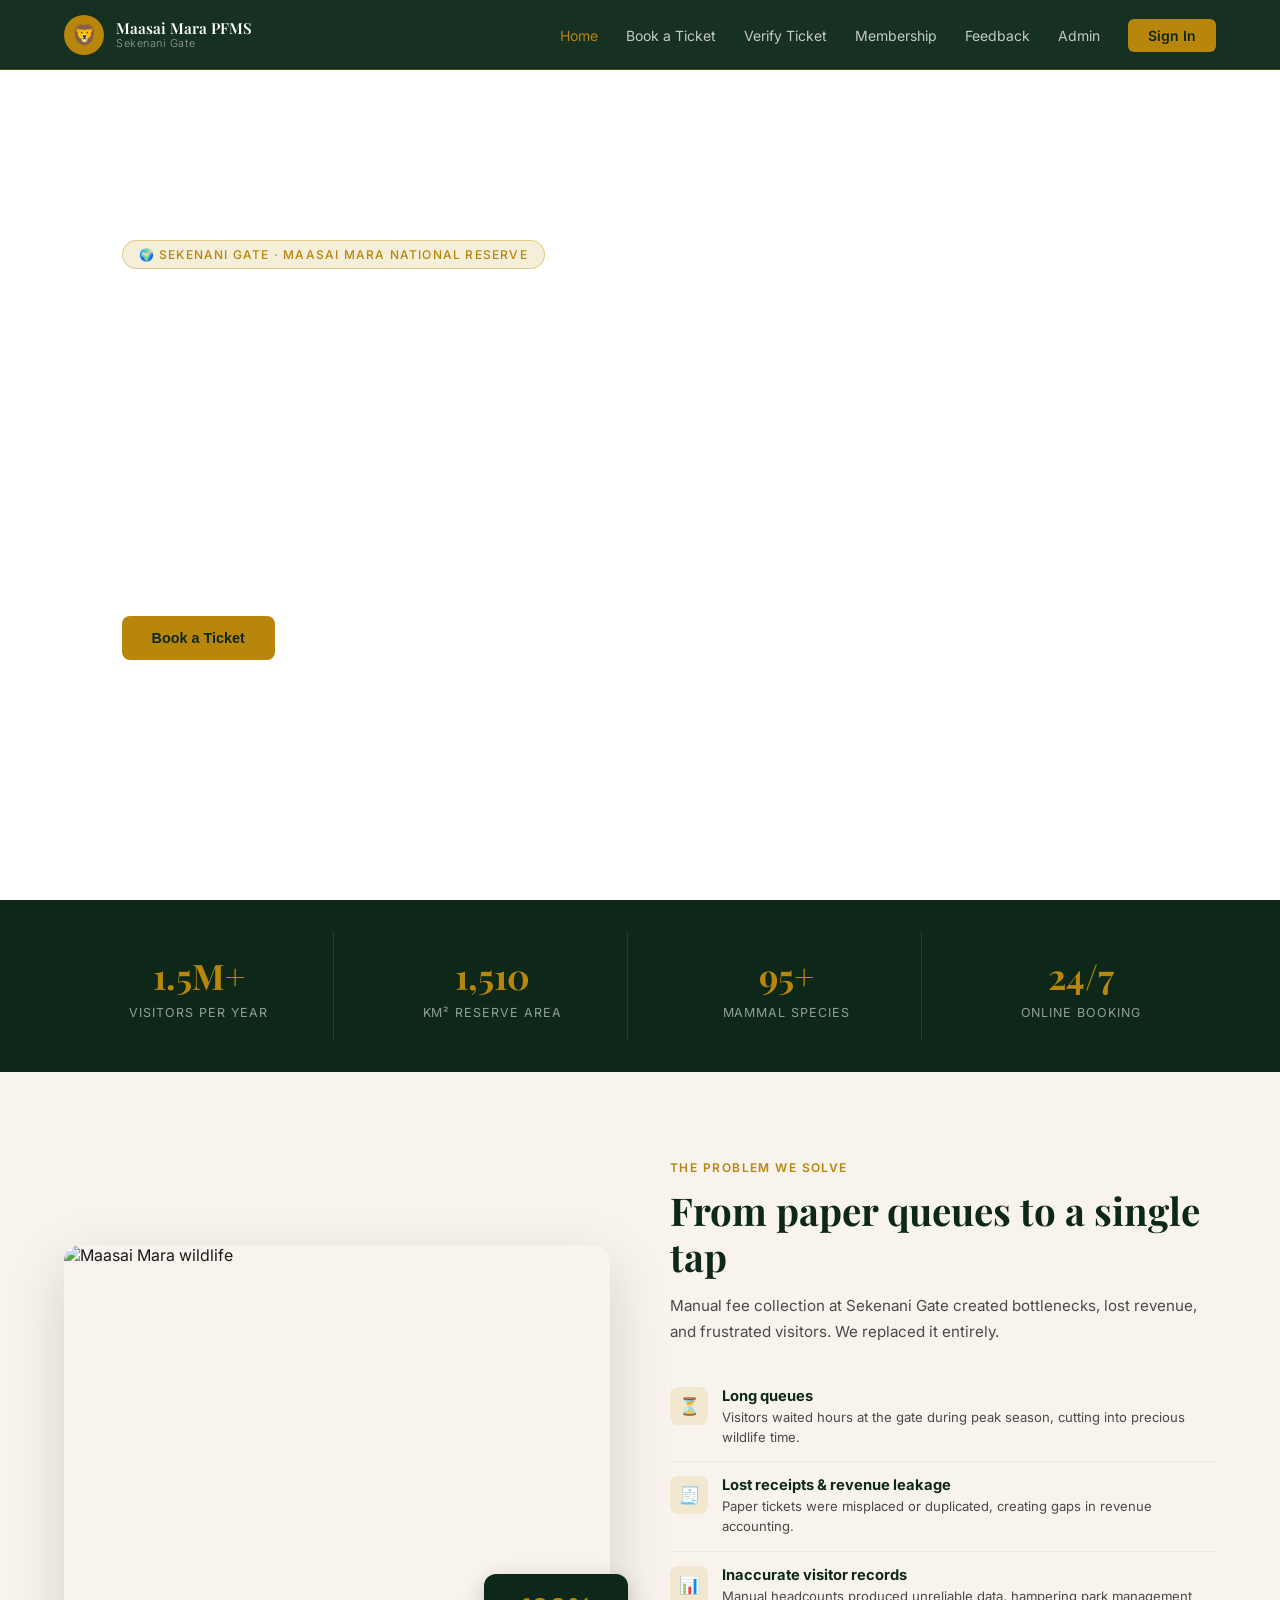
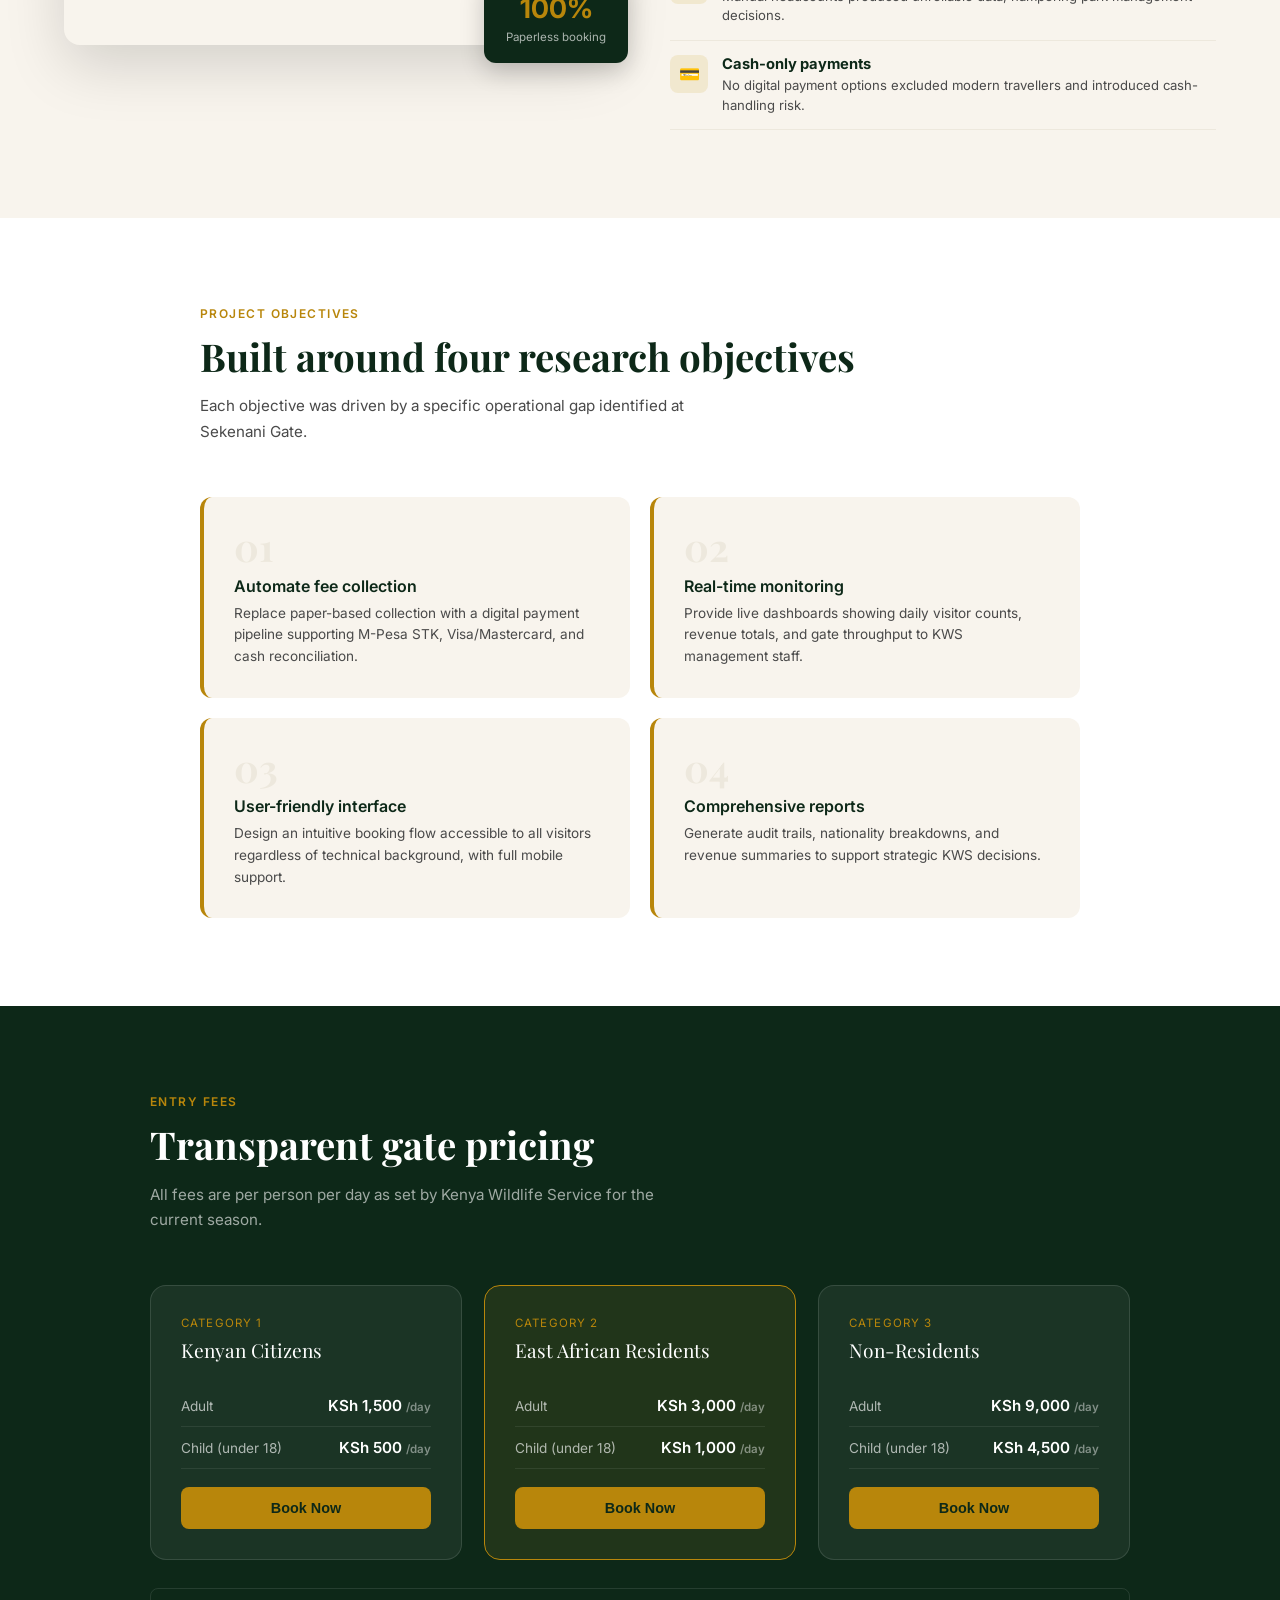
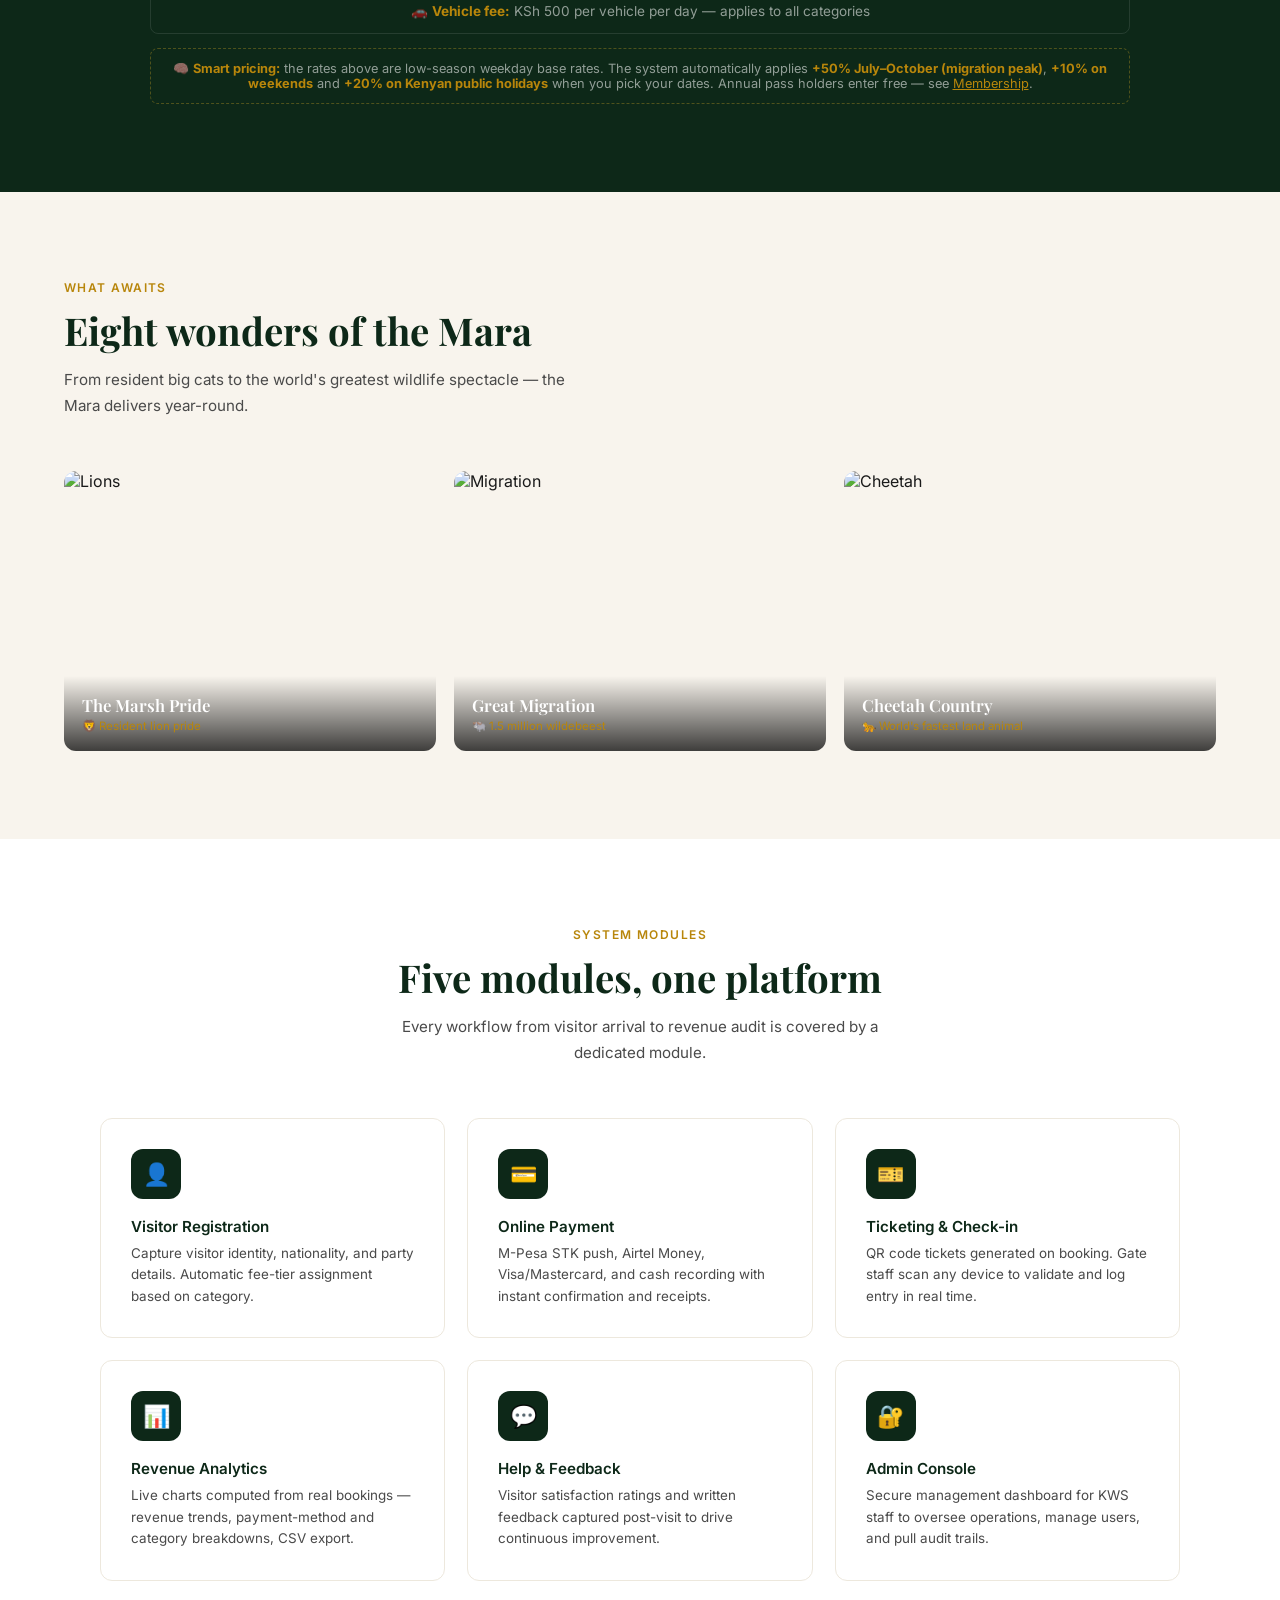
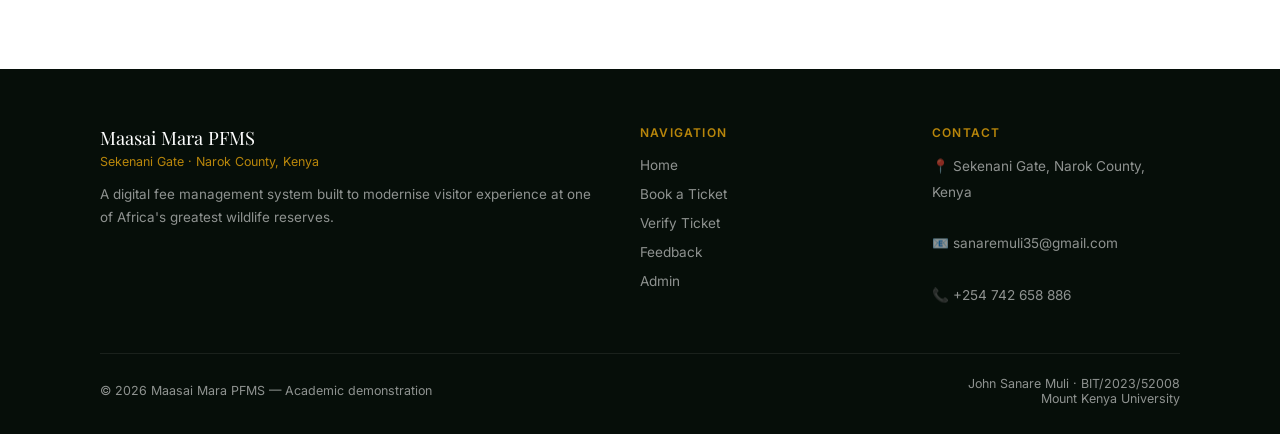
==== index.html @ 4a68a8f5 "Rename index_5 (2).html to indexaRename index_5 (2).html to index.html so GitHub Pages serves the ap" ====
<!DOCTYPE html>
<html lang="en">
<head>
<meta charset="UTF-8">
<meta name="viewport" content="width=device-width, initial-scale=1.0">
<title>Park Fee Management System </title>
<link href="https://fonts.googleapis.com/css2?family=Playfair+Display:wght@400;600;700&family=Inter:wght@300;400;500;600&display=swap" rel="stylesheet">
<style>
*,*::before,*::after{margin:0;padding:0;box-sizing:border-box}
:root{
  --gd:#0d2818;--gp:#1a4a28;--gl:#2d6e42;
  --gold:#b8860b;--gold-l:#e8c547;
  --cream:#f8f4ed;--cream-d:#ede8dd;
  --td:#1a1a1a;--tm:#4a4a4a;--white:#fff
}
html{scroll-behavior:smooth}
body{font-family:'Inter',sans-serif;color:var(--td);background:var(--white);overflow-x:hidden}
.page{display:none;min-height:100vh}
.page.active{display:block}

/* NAV */
nav{position:fixed;top:0;left:0;right:0;z-index:1000;background:rgba(13,40,24,.96);backdrop-filter:blur(10px);padding:0 5%;display:flex;align-items:center;justify-content:space-between;height:70px;border-bottom:1px solid rgba(201,162,39,.25)}
.nav-logo{display:flex;align-items:center;gap:12px;text-decoration:none;cursor:pointer}
.nav-logo-icon{width:40px;height:40px;background:var(--gold);border-radius:50%;display:flex;align-items:center;justify-content:center;font-size:20px}
.nav-logo-text{color:var(--white);font-family:'Playfair Display',serif;font-size:.95rem;font-weight:600;line-height:1.2}
.nav-logo-text span{display:block;font-size:.68rem;font-family:'Inter',sans-serif;font-weight:300;color:rgba(255,255,255,.55);letter-spacing:.05em}
.nav-links{display:flex;align-items:center;gap:28px;list-style:none}
.nav-links a{color:rgba(255,255,255,.75);text-decoration:none;font-size:.875rem;cursor:pointer;transition:color .2s}
.nav-links a:hover,.nav-links a.active{color:var(--gold)}
.btn-nav{background:var(--gold);color:var(--gd)!important;padding:8px 20px;border-radius:6px;font-weight:600!important;transition:background .2s!important}
.btn-nav:hover{background:var(--gold-l)!important}
.hamburger{display:none;flex-direction:column;gap:5px;cursor:pointer;padding:4px}
.hamburger span{display:block;width:24px;height:2px;background:var(--white);border-radius:2px}

/* HERO */
.hero{position:relative;height:100vh;min-height:600px;display:flex;align-items:center;overflow:hidden}
.hero-bg{position:absolute;inset:0;background:url('https://images.unsplash.com/photo-1547471080-7cc2caa01a7e?w=1920&q=80') center/cover no-repeat;filter:brightness(.42)}
.hero-content{position:relative;z-index:1;padding:0 5%;max-width:700px}
.hero-badge{display:inline-block;background:rgba(201,162,39,.18);border:1px solid rgba(201,162,39,.45);color:var(--gold);padding:6px 16px;border-radius:20px;font-size:.75rem;font-weight:500;letter-spacing:.1em;text-transform:uppercase;margin-bottom:24px}
.hero h1{font-family:'Playfair Display',serif;font-size:clamp(2.4rem,5vw,3.8rem);color:var(--white);line-height:1.15;margin-bottom:20px;font-weight:700}
.hero p{color:rgba(255,255,255,.8);font-size:1.05rem;line-height:1.7;margin-bottom:36px}
.hero-btns{display:flex;gap:16px;flex-wrap:wrap}
.btn-primary{background:var(--gold);color:var(--gd);padding:13px 30px;border-radius:8px;font-weight:600;font-size:.9rem;text-decoration:none;border:none;cursor:pointer;transition:all .2s;display:inline-block}
.btn-primary:hover{background:var(--gold-l);transform:translateY(-2px)}
.btn-outline{background:transparent;color:var(--white);padding:13px 30px;border-radius:8px;font-size:.9rem;border:1px solid rgba(255,255,255,.4);cursor:pointer;transition:all .2s}
.btn-outline:hover{border-color:var(--white);background:rgba(255,255,255,.08)}
.hero-scroll{position:absolute;bottom:28px;left:50%;transform:translateX(-50%);color:rgba(255,255,255,.45);font-size:.7rem;text-align:center;letter-spacing:.1em}
.scroll-arr{width:20px;height:20px;margin:8px auto 0;border-right:2px solid rgba(255,255,255,.35);border-bottom:2px solid rgba(255,255,255,.35);transform:rotate(45deg);animation:bonce 1.5s infinite}
@keyframes bonce{0%,100%{transform:rotate(45deg) translateY(0)}50%{transform:rotate(45deg) translateY(6px)}}

/* STATS */
.stats-bar{background:var(--gd);padding:32px 5%}
.stats-grid{display:grid;grid-template-columns:repeat(4,1fr);gap:24px;max-width:1200px;margin:0 auto}
.stat-item{text-align:center;padding:20px;border-right:1px solid rgba(255,255,255,.1)}
.stat-item:last-child{border-right:none}
.stat-num{font-family:'Playfair Display',serif;font-size:2.2rem;font-weight:700;color:var(--gold);display:block}
.stat-lbl{font-size:.78rem;color:rgba(255,255,255,.55);text-transform:uppercase;letter-spacing:.08em;margin-top:6px}

/* SECTIONS */
section{padding:88px 5%}
.sec-tag{font-size:.75rem;font-weight:600;text-transform:uppercase;letter-spacing:.12em;color:var(--gold);margin-bottom:12px}
.sec-title{font-family:'Playfair Display',serif;font-size:clamp(1.8rem,3vw,2.5rem);font-weight:700;color:var(--gd);margin-bottom:14px;line-height:1.2}
.sec-sub{color:var(--tm);font-size:.95rem;line-height:1.7;max-width:540px}
.sec-hdr{margin-bottom:52px}

/* PROBLEM */
.problem-section{background:var(--cream)}
.problem-grid{display:grid;grid-template-columns:1fr 1fr;gap:60px;align-items:center;max-width:1200px;margin:0 auto}
.prob-img-wrap{position:relative}
.prob-img{width:100%;border-radius:16px;overflow:hidden;box-shadow:0 20px 60px rgba(0,0,0,.15)}
.prob-img img{width:100%;height:400px;object-fit:cover;display:block}
.prob-badge{position:absolute;bottom:-18px;right:-18px;background:var(--gd);color:#ffffff;padding:18px 22px;border-radius:12px;box-shadow:0 8px 24px rgba(0,0,0,.2);text-align:center}
.prob-badge .big{font-size:1.7rem;font-weight:700;color:var(--gold);display:block}
.prob-badge .sm{font-size:.72rem;color:rgba(255,255,255,.65)}
.pain-list{list-style:none;margin-top:28px}
.pain-list li{display:flex;align-items:flex-start;gap:14px;padding:14px 0;border-bottom:1px solid var(--cream-d)}
.pain-icon{width:38px;height:38px;background:rgba(201,162,39,.15);border-radius:8px;display:flex;align-items:center;justify-content:center;font-size:17px;flex-shrink:0}
.pain-text strong{display:block;font-size:.92rem;color:var(--gd);margin-bottom:3px}
.pain-text p{font-size:.82rem;color:var(--tm);line-height:1.5}

/* OBJECTIVES */
.obj-grid{display:grid;grid-template-columns:repeat(2,1fr);gap:20px;max-width:880px;margin:0 auto}
.obj-card{background:var(--cream);border-radius:12px;padding:30px;border-left:4px solid var(--gold);transition:transform .2s}
.obj-card:hover{transform:translateY(-4px)}
.obj-num{font-size:2.4rem;font-weight:700;color:var(--cream-d);font-family:'Playfair Display',serif;line-height:1;margin-bottom:10px}
.obj-ttl{font-size:1rem;font-weight:600;color:var(--gd);margin-bottom:7px}
.obj-desc{font-size:.85rem;color:var(--tm);line-height:1.6}

/* PRICING */
.pricing-section{background:var(--gd)}
.pricing-section .sec-title{color:var(--white)}
.pricing-section .sec-sub{color:rgba(255,255,255,.6)}
.pricing-grid{display:grid;grid-template-columns:repeat(3,1fr);gap:22px;max-width:980px;margin:0 auto 28px}
.p-card{background:rgba(255,255,255,.06);border:1px solid rgba(255,255,255,.12);border-radius:16px;padding:30px;transition:all .2s}
.p-card.featured{background:rgba(201,162,39,.1);border-color:var(--gold)}
.p-card:hover{background:rgba(255,255,255,.1);transform:translateY(-4px)}
.p-cat{font-size:.72rem;text-transform:uppercase;letter-spacing:.1em;color:var(--gold);margin-bottom:7px}
.p-ttl{font-family:'Playfair Display',serif;font-size:1.2rem;color:var(--white);margin-bottom:22px}
.p-row{display:flex;justify-content:space-between;align-items:center;padding:11px 0;border-bottom:1px solid rgba(255,255,255,.08)}
.p-row:last-of-type{border-bottom:none}
.p-person{font-size:.85rem;color:rgba(255,255,255,.65)}
.p-amt{font-size:.95rem;font-weight:600;color:var(--white)}
.p-amt span{font-size:.72rem;color:rgba(255,255,255,.45)}
.vehicle-note{text-align:center;color:rgba(255,255,255,.55);font-size:.85rem;padding:14px;border:1px solid rgba(255,255,255,.1);border-radius:8px;max-width:980px;margin:0 auto}
.vehicle-note strong{color:var(--gold)}

/* WILDLIFE */
.wildlife-section{background:var(--cream)}
.wildlife-grid{display:grid;grid-template-columns:repeat(3,1fr);gap:18px;max-width:1200px;margin:0 auto}
.w-card{position:relative;border-radius:12px;overflow:hidden;cursor:pointer}
.w-card img{width:100%;height:280px;object-fit:cover;transition:transform .4s;display:block}
.w-card:hover img{transform:scale(1.05)}
.w-overlay{position:absolute;bottom:0;left:0;right:0;background:linear-gradient(transparent,rgba(0,0,0,.75));padding:18px}
.w-name{color:var(--white);font-family:'Playfair Display',serif;font-size:1.05rem;font-weight:600}
.w-tag{font-size:.72rem;color:var(--gold);margin-top:3px}

/* MODULES */
.modules-section{background:var(--white)}
.mod-grid{display:grid;grid-template-columns:repeat(3,1fr);gap:22px;max-width:1080px;margin:0 auto}
.mod-card{border:1px solid var(--cream-d);border-radius:12px;padding:30px;transition:all .2s}
.mod-card:hover{border-color:var(--gold);box-shadow:0 8px 32px rgba(201,162,39,.1)}
.mod-icon{width:50px;height:50px;background:var(--gd);border-radius:12px;display:flex;align-items:center;justify-content:center;font-size:22px;margin-bottom:18px}
.mod-ttl{font-size:.95rem;font-weight:600;color:var(--gd);margin-bottom:7px}
.mod-desc{font-size:.84rem;color:var(--tm);line-height:1.6}

/* FOOTER */
footer{background:#060e09;padding:56px 5% 28px;color:rgba(255,255,255,.55)}
.footer-grid{display:grid;grid-template-columns:2fr 1fr 1fr;gap:44px;max-width:1080px;margin:0 auto 44px}
.foot-logo{font-family:'Playfair Display',serif;font-size:1.15rem;color:var(--white);margin-bottom:4px}
.foot-tag{font-size:.78rem;color:var(--gold);margin-bottom:14px}
.foot-desc{font-size:.84rem;line-height:1.7}
.foot-hd{font-size:.75rem;font-weight:600;text-transform:uppercase;letter-spacing:.1em;color:var(--gold);margin-bottom:14px}
.foot-links{list-style:none}
.foot-links li{margin-bottom:9px}
.foot-links a{color:rgba(255,255,255,.55);text-decoration:none;font-size:.85rem;cursor:pointer;transition:color .2s}
.foot-links a:hover{color:var(--gold)}
.foot-contact p{font-size:.85rem;line-height:1.9}
.foot-contact a{color:rgba(255,255,255,.55);text-decoration:none}
.foot-bottom{border-top:1px solid rgba(255,255,255,.08);padding-top:22px;display:flex;justify-content:space-between;align-items:center;max-width:1080px;margin:0 auto;font-size:.78rem}
.foot-credit{text-align:right}

/* PAGE HEADER */
.page-hdr{background:var(--gd);padding:120px 5% 56px;text-align:center}
.page-hdr h1{font-family:'Playfair Display',serif;font-size:2.4rem;color:var(--white);margin-bottom:10px}
.page-hdr p{color:rgba(255,255,255,.6);max-width:480px;margin:0 auto;font-size:.95rem}

/* FORMS */
.form-section{padding:56px 5%;background:var(--cream);min-height:calc(100vh - 220px)}
.form-wrap{max-width:680px;margin:0 auto}
.steps-bar{display:flex;margin-bottom:44px}
.step{flex:1;text-align:center;position:relative}
.step::after{content:'';position:absolute;top:15px;left:50%;right:-50%;height:2px;background:var(--cream-d)}
.step:last-child::after{display:none}
.step.done::after,.step.active::after{background:var(--gold)}
.step-dot{width:30px;height:30px;border-radius:50%;background:var(--cream-d);display:flex;align-items:center;justify-content:center;margin:0 auto 7px;font-size:.78rem;font-weight:600;color:var(--tm);position:relative;z-index:1;border:2px solid var(--cream-d)}
.step.active .step-dot{background:var(--gold);border-color:var(--gold);color:var(--gd)}
.step.done .step-dot{background:var(--gp);border-color:var(--gp);color:#fff}
.step-lbl{font-size:.72rem;color:var(--tm)}
.step.active .step-lbl{color:var(--gold);font-weight:600}
.form-card{background:var(--white);border-radius:16px;padding:38px;box-shadow:0 4px 24px rgba(0,0,0,.06)}
.form-ttl{font-family:'Playfair Display',serif;font-size:1.35rem;color:var(--gd);margin-bottom:28px}
.form-row{display:grid;grid-template-columns:1fr 1fr;gap:18px}
.form-group{margin-bottom:18px}
label{display:block;font-size:.76rem;font-weight:600;color:var(--td);margin-bottom:7px;text-transform:uppercase;letter-spacing:.05em}
input,select,textarea{width:100%;padding:11px 14px;border:1px solid #ddd;border-radius:8px;font-size:.92rem;font-family:'Inter',sans-serif;color:var(--td);background:var(--white);transition:border-color .2s;outline:none}
input:focus,select:focus,textarea:focus{border-color:var(--gold);box-shadow:0 0 0 3px rgba(201,162,39,.1)}
.form-actions{display:flex;justify-content:space-between;align-items:center;margin-top:28px}
.btn-back{background:transparent;color:var(--tm);border:1px solid #ddd;padding:11px 22px;border-radius:8px;font-size:.88rem;cursor:pointer;transition:all .2s;font-family:'Inter',sans-serif}
.btn-back:hover{border-color:var(--gd);color:var(--gd)}
.btn-next{background:var(--gd);color:var(--white);border:none;padding:11px 28px;border-radius:8px;font-size:.88rem;font-weight:600;cursor:pointer;transition:all .2s;font-family:'Inter',sans-serif}
.btn-next:hover{background:var(--gp)}
.sum-table{width:100%;border-collapse:collapse;margin-bottom:22px}
.sum-table tr td{padding:10px 0;border-bottom:1px solid var(--cream-d);font-size:.88rem}
.sum-table tr td:last-child{text-align:right;font-weight:600;color:var(--gd)}
.total-row td{border-bottom:none!important;border-top:2px solid var(--gd);padding-top:14px!important;font-size:.96rem!important;color:var(--gd)!important}
.pay-opts{display:grid;grid-template-columns:repeat(4,1fr);gap:14px;margin-bottom:22px}
.pay-opt{border:2px solid var(--cream-d);border-radius:10px;padding:14px;text-align:center;cursor:pointer;transition:all .2s}
.pay-opt:hover,.pay-opt.sel{border-color:var(--gold);background:rgba(201,162,39,.05)}
.pay-opt .ico{font-size:22px;margin-bottom:5px}
.pay-opt .nm{font-size:.78rem;font-weight:600;color:var(--td)}
.ticket-success{text-align:center;padding:32px 16px}
.suc-icon{width:72px;height:72px;background:var(--gp);border-radius:50%;display:flex;align-items:center;justify-content:center;font-size:32px;margin:0 auto 20px}
.ticket-card{background:var(--cream);border:2px dashed var(--cream-d);border-radius:14px;padding:28px;margin:22px 0;text-align:left}
.tkt-hdr{display:flex;justify-content:space-between;align-items:flex-start;margin-bottom:22px;padding-bottom:22px;border-bottom:2px dashed var(--cream-d)}
.tkt-logo{font-family:'Playfair Display',serif;font-size:.95rem;color:var(--gd)}
.qr-block{width:90px;height:90px;background:var(--gd);border-radius:8px;display:flex;align-items:center;justify-content:center;color:#fff;font-size:9px;text-align:center;line-height:1.4}
.qr-block.qr-real{background:#fff;padding:4px;border:1px solid var(--cream-d)}
.qr-block svg{width:100%;height:100%;display:block}
.qr-cap{font-size:.6rem;letter-spacing:.1em;color:var(--tm);margin-top:6px;text-align:center;text-transform:uppercase}

/* VERIFY */
.verify-wrap{max-width:480px;margin:0 auto}
.verify-box{background:var(--white);border-radius:16px;padding:44px;box-shadow:0 4px 24px rgba(0,0,0,.06);text-align:center}
.qr-frame{width:150px;height:150px;border:3px solid var(--gd);border-radius:12px;margin:22px auto;display:flex;align-items:center;justify-content:center;font-size:44px;color:var(--cream-d);position:relative}
.qr-c{position:absolute;width:18px;height:18px;border-color:var(--gold);border-style:solid}
.qr-c.tl{top:-3px;left:-3px;border-width:3px 0 0 3px}
.qr-c.tr{top:-3px;right:-3px;border-width:3px 3px 0 0}
.qr-c.bl{bottom:-3px;left:-3px;border-width:0 0 3px 3px}
.qr-c.br{bottom:-3px;right:-3px;border-width:0 3px 3px 0}
.or-div{display:flex;align-items:center;gap:14px;margin:22px 0;color:var(--tm);font-size:.82rem}
.or-div::before,.or-div::after{content:'';flex:1;height:1px;background:var(--cream-d)}

/* FEEDBACK */
.fb-wrap{max-width:620px;margin:0 auto}
.stars{display:flex;gap:6px;margin-bottom:22px}
.star{font-size:30px;cursor:pointer;color:var(--cream-d);transition:color .15s}
.star.on{color:var(--gold)}

/* ADMIN */
.admin-layout{display:flex;min-height:100vh;padding-top:70px}
.admin-sidebar{width:230px;background:var(--gd);padding:28px 0;flex-shrink:0;position:fixed;top:70px;bottom:0;overflow-y:auto}
.sb-lbl{font-size:.68rem;text-transform:uppercase;letter-spacing:.1em;color:rgba(255,255,255,.3);padding:8px 22px;margin-bottom:3px}
.sb-link{display:flex;align-items:center;gap:11px;padding:10px 22px;color:rgba(255,255,255,.6);font-size:.85rem;cursor:pointer;transition:all .15s;text-decoration:none}
.sb-link:hover,.sb-link.active{background:rgba(255,255,255,.08);color:var(--white)}
.sb-link.active{border-left:3px solid var(--gold)}
.sb-ico{font-size:15px;width:18px;text-align:center}
.admin-main{flex:1;margin-left:230px;background:#f3f4f6;min-height:calc(100vh - 70px)}
.admin-topbar{background:var(--white);padding:18px 28px;border-bottom:1px solid #e5e7eb;display:flex;justify-content:space-between;align-items:center}
.admin-topbar h2{font-size:1rem;font-weight:600;color:var(--gd)}
.admin-content{padding:28px}
.kpi-grid{display:grid;grid-template-columns:repeat(4,1fr);gap:18px;margin-bottom:28px}
.kpi-card{background:var(--white);border-radius:12px;padding:22px;border-left:4px solid var(--gold)}
.kpi-lbl{font-size:.72rem;text-transform:uppercase;letter-spacing:.08em;color:var(--tm);margin-bottom:7px}
.kpi-val{font-size:1.7rem;font-weight:700;color:var(--gd);font-family:'Playfair Display',serif}
.kpi-chg{font-size:.72rem;color:#16a34a;margin-top:5px}
.tbl-card{background:var(--white);border-radius:12px;overflow:hidden}
.tbl-hdr{padding:18px 22px;border-bottom:1px solid #e5e7eb;display:flex;justify-content:space-between;align-items:center}
.tbl-ttl{font-weight:600;color:var(--gd);font-size:.95rem}
table{width:100%;border-collapse:collapse}
th{text-align:left;padding:11px 22px;font-size:.72rem;font-weight:600;text-transform:uppercase;letter-spacing:.06em;color:var(--tm);background:#f9fafb;border-bottom:1px solid #e5e7eb}
td{padding:13px 22px;font-size:.85rem;border-bottom:1px solid #f3f4f6}
.badge{display:inline-block;padding:3px 10px;border-radius:20px;font-size:.72rem;font-weight:600}
.badge-g{background:#dcfce7;color:#16a34a}
.badge-y{background:#fef9c3;color:#ca8a04}
.badge-r{background:#fee2e2;color:#dc2626}

/* LOGIN */
.login-wrap{max-width:420px;margin:0 auto}
.login-box{background:var(--white);border-radius:16px;padding:40px 38px;box-shadow:0 4px 24px rgba(0,0,0,.06)}
.login-icon{width:56px;height:56px;background:var(--gd);border-radius:14px;display:flex;align-items:center;justify-content:center;font-size:24px;margin:0 auto 18px}
.login-box h3{font-family:'Playfair Display',serif;font-size:1.3rem;color:var(--gd);text-align:center;margin-bottom:6px}
.login-box .login-sub{text-align:center;color:var(--tm);font-size:.85rem;margin-bottom:26px}
.login-err{display:none;background:#fee2e2;color:#dc2626;border:1px solid #fca5a5;border-radius:8px;padding:10px 14px;font-size:.82rem;margin-bottom:16px}
.login-hint{margin-top:20px;background:var(--cream);border-radius:10px;padding:14px 16px;font-size:.78rem;color:var(--tm);line-height:1.7}
.login-hint strong{color:var(--gd)}
.pw-field{position:relative}
.pw-toggle{position:absolute;right:12px;top:50%;transform:translateY(-50%);cursor:pointer;font-size:.75rem;color:var(--tm);user-select:none}

/* LIVE ADMIN */
.live-badge{display:inline-flex;align-items:center;gap:6px;background:#dcfce7;color:#16a34a;padding:5px 12px;border-radius:20px;font-size:.72rem;font-weight:600}
.live-dot{width:7px;height:7px;border-radius:50%;background:#16a34a;animation:pulse-dot 1.4s infinite}
@keyframes pulse-dot{0%,100%{opacity:1;box-shadow:0 0 0 0 rgba(22,163,74,.5)}50%{opacity:.6}70%{box-shadow:0 0 0 6px rgba(22,163,74,0)}}
.adm-user{display:flex;align-items:center;gap:10px}
.adm-user-av{width:34px;height:34px;border-radius:50%;background:var(--gold);color:var(--gd);display:flex;align-items:center;justify-content:center;font-weight:700;font-size:.85rem;flex-shrink:0}
.adm-user-nm{font-size:.82rem;font-weight:600;color:var(--gd);line-height:1.2}
.adm-user-rl{font-size:.7rem;color:var(--tm)}
.btn-logout{background:transparent;border:1px solid #ddd;color:var(--tm);padding:7px 14px;border-radius:7px;font-size:.78rem;cursor:pointer;transition:all .2s;font-family:'Inter',sans-serif}
.btn-logout:hover{border-color:#dc2626;color:#dc2626}
.topbar-right{display:flex;align-items:center;gap:16px}
tr.live-row{animation:rowIn .5s ease}
@keyframes rowIn{from{background:rgba(201,162,39,.25);transform:translateY(-6px)}to{background:transparent;transform:translateY(0)}}
.live-updated{font-size:.7rem;color:var(--tm);margin-top:2px}

/* AUTH TABS */
.auth-tabs{display:flex;gap:8px;margin-bottom:22px}
.auth-tab{flex:1;padding:10px;text-align:center;border:1px solid var(--cream-d);border-radius:8px;cursor:pointer;font-size:.85rem;font-weight:600;color:var(--tm);transition:all .2s}
.auth-tab.active{background:var(--gd);color:var(--white);border-color:var(--gd)}
.login-ok{display:none;background:#dcfce7;color:#16a34a;border:1px solid #86efac;border-radius:8px;padding:10px 14px;font-size:.82rem;margin-bottom:16px}
.acct-row{display:flex;justify-content:space-between;padding:9px 0;border-bottom:1px solid var(--cream-d);font-size:.85rem;text-align:left}
.acct-row span:first-child{color:var(--tm)}
.acct-row span:last-child{font-weight:600;color:var(--gd)}
.my-bk{border:1px solid var(--cream-d);border-radius:10px;padding:13px 15px;margin-top:10px;text-align:left;font-size:.82rem}
.my-bk strong{color:var(--gd)}

/* STK MODAL */
.modal-ov{position:fixed;inset:0;background:rgba(13,40,24,.78);z-index:2000;display:none;align-items:center;justify-content:center;padding:20px}
.modal-ov.open{display:flex}
.modal{background:var(--white);border-radius:16px;padding:36px 32px;max-width:400px;width:100%;text-align:center;box-shadow:0 24px 64px rgba(0,0,0,.35)}
.spinner{width:46px;height:46px;border:4px solid var(--cream-d);border-top-color:var(--gold);border-radius:50%;margin:0 auto 18px;animation:spin .9s linear infinite}
@keyframes spin{to{transform:rotate(360deg)}}
.modal h4{font-family:'Playfair Display',serif;color:var(--gd);font-size:1.15rem;margin-bottom:8px}
.modal p{font-size:.85rem;color:var(--tm);line-height:1.6}
.stk-amt{font-size:1.3rem;font-weight:700;color:var(--gd);margin:12px 0}

/* PRINT — when a ticket is on screen, only the ticket prints, in print-safe black on white */
@media print{
  @page{size:A4;margin:12mm}
  body.ticket-print-mode{background:#fff}
  body.ticket-print-mode *{visibility:hidden}
  body.ticket-print-mode #print-ticket,body.ticket-print-mode #print-ticket *{visibility:visible}
  body.ticket-print-mode #print-ticket{position:absolute;left:0;top:0;width:100%;margin:0;background:#fff!important;border:2px solid #000;border-radius:0;-webkit-print-color-adjust:exact;print-color-adjust:exact}
  body.ticket-print-mode #print-ticket *{color:#000!important}
  body.ticket-print-mode #print-ticket .tkt-hdr{border-bottom:2px dashed #000}
  body.ticket-print-mode #print-ticket .qr-block{background:#fff;border:1px solid #000}
  body.ticket-print-mode #print-ticket .qr-block:not(.qr-real){color:#000}
}

/* RESPONSIVE */
@media(max-width:900px){
  .nav-links{display:none}
  .hamburger{display:flex}
  .stats-grid,.pricing-grid,.wildlife-grid,.mod-grid,.obj-grid{grid-template-columns:1fr 1fr}
  .problem-grid,.footer-grid{grid-template-columns:1fr}
  .form-row{grid-template-columns:1fr}
  .kpi-grid{grid-template-columns:repeat(2,1fr)}
  .admin-sidebar{display:none}
  .admin-main{margin-left:0}
}
@media(max-width:560px){
  .wildlife-grid,.mod-grid,.obj-grid,.pay-opts,.kpi-grid{grid-template-columns:1fr}
  .stats-grid{grid-template-columns:repeat(2,1fr)}
  .pricing-grid{grid-template-columns:1fr}
}

/* ── SMART PRICING / BREAKDOWN ── */
.day-bk{width:100%;border-collapse:collapse;font-size:.8rem;margin-top:14px}
.day-bk th{background:var(--cream);text-align:left;padding:8px 10px;font-size:.68rem;text-transform:uppercase;letter-spacing:.06em;color:var(--tm)}
.day-bk td{padding:8px 10px;border-bottom:1px solid var(--cream-d)}
.tagb{display:inline-block;padding:2px 8px;border-radius:10px;font-size:.64rem;font-weight:600;margin-right:4px}
.tagb.peak{background:rgba(201,162,39,.16);color:#8a6d10;border:1px solid rgba(201,162,39,.4)}
.tagb.wknd{background:#e0ecff;color:#1d4ed8;border:1px solid #bfdbfe}
.tagb.hol{background:#fee2e2;color:#b91c1c;border:1px solid #fecaca}
.tagb.std{background:var(--cream);color:var(--tm);border:1px solid var(--cream-d)}
.waive-row td{color:#16a34a;font-weight:600}
.smart-note{text-align:center;color:rgba(255,255,255,.55);font-size:.8rem;padding:12px 14px;border:1px dashed rgba(201,162,39,.35);border-radius:8px;max-width:980px;margin:14px auto 0}
.smart-note strong{color:var(--gold)}

/* ── MEMBERSHIP ── */
.plan-grid{display:grid;grid-template-columns:repeat(auto-fit,minmax(240px,1fr));gap:22px;max-width:1080px;margin:0 auto}
.plan-card{background:var(--white);border:1px solid var(--cream-d);border-radius:14px;padding:26px;display:flex;flex-direction:column;box-shadow:0 4px 18px rgba(0,0,0,.05)}
.plan-card.feat{border-color:var(--gold);box-shadow:0 8px 28px rgba(201,162,39,.18)}
.plan-cat{font-size:.68rem;text-transform:uppercase;letter-spacing:.1em;color:var(--gold);font-weight:600}
.plan-nm{font-family:'Playfair Display',serif;font-size:1.2rem;color:var(--gd);margin:6px 0 4px}
.plan-pr{font-size:1.5rem;font-weight:700;color:var(--gd)}
.plan-pr span{font-size:.75rem;color:var(--tm);font-weight:400}
.plan-blurb{font-size:.82rem;color:var(--tm);line-height:1.55;margin:10px 0 16px;flex:1}
.plan-cov{font-size:.76rem;color:var(--gd);background:var(--cream);border-radius:8px;padding:8px 12px;margin-bottom:14px}
.mcard{background:linear-gradient(135deg,var(--gd),var(--gp));border:1px solid rgba(201,162,39,.5);border-radius:14px;padding:20px;color:#fff;margin-top:16px;text-align:left}
.mcard .mc-plan{font-family:'Playfair Display',serif;color:var(--gold);font-size:1.05rem}
.mcard .mc-row{display:flex;justify-content:space-between;font-size:.78rem;margin-top:8px;color:rgba(255,255,255,.85)}
.mcard .mc-row span:first-child{color:rgba(255,255,255,.55)}
.badge-b{background:#e0ecff;color:#1d4ed8}

/* ── ANALYTICS ── */
.chart-grid{display:grid;grid-template-columns:1.4fr 1fr;gap:18px;margin-bottom:20px}
.chart-card{background:var(--white);border:1px solid var(--cream-d);border-radius:12px;padding:18px}
.chart-card h4{font-size:.82rem;color:var(--gd);margin-bottom:12px}
.chart-card .cwrap{position:relative;height:230px}
.range-btns{display:flex;gap:8px;margin-bottom:16px}
.range-btn{padding:6px 14px;border-radius:6px;border:1px solid var(--cream-d);background:var(--white);font-size:.75rem;cursor:pointer;color:var(--tm)}
.range-btn.on{background:var(--gd);color:#fff;border-color:var(--gd)}
.mini-tbl{width:100%;border-collapse:collapse;font-size:.8rem}
.mini-tbl th{text-align:left;padding:7px 9px;background:var(--cream);font-size:.66rem;text-transform:uppercase;letter-spacing:.06em;color:var(--tm)}
.mini-tbl td{padding:7px 9px;border-bottom:1px solid var(--cream-d)}
.set-note{background:var(--cream);border-radius:10px;padding:14px 16px;font-size:.8rem;color:var(--tm);line-height:1.6;margin-bottom:16px}
@media(max-width:900px){.chart-grid{grid-template-columns:1fr}}
</style>
</head>
<body>
  <!-- NAV -->
<nav id="navbar">
  <div class="nav-logo" onclick="go('home')">
  <div class="nav-logo-icon">🦁</div>
    <div class="nav-logo-text">Maasai Mara PFMS<span>Sekenani Gate</span></div>
  </div>
  <ul class="nav-links" id="navLinks">
    <li><a onclick="go('home')" id="nl-home" class="active">Home</a></li>
    <li><a onclick="go('book')" id="nl-book">Book a Ticket</a></li>
    <li><a onclick="go('verify')" id="nl-verify">Verify Ticket</a></li>
    <li><a onclick="go('member')" id="nl-member">Membership</a></li>
    <li><a onclick="go('feedback')" id="nl-feedback">Feedback</a></li>
    <li><a onclick="go('admin')" id="nl-admin">Admin</a></li>
    <li id="nl-user-chip" style="display:none"><a onclick="go('admin')" style="display:flex;align-items:center;gap:7px;color:var(--gold)"><span style="width:8px;height:8px;border-radius:50%;background:#4ade80;display:inline-block"></span><span id="nav-user-name">Admin</span></a></li>
    <li id="nl-client-chip" style="display:none"><a onclick="go('clogin')" id="nl-clogin-chip" style="display:flex;align-items:center;gap:7px;color:var(--gold)"><span style="width:8px;height:8px;border-radius:50%;background:#4ade80;display:inline-block"></span><span id="nav-client-name">Guest</span></a></li>
    <li id="nl-auth"><a onclick="go('clogin')" class="btn-nav" id="nl-clogin">Sign In</a></li>
  </ul>
  <div class="hamburger" onclick="toggleMenu()"><span></span><span></span><span></span></div>
</nav>

<!-- ══ HOME ══ -->
<div class="page active" id="page-home">

  <!-- HERO -->
  <section class="hero">
    <div class="hero-bg"></div>
    <div class="hero-content">
      <div class="hero-badge">🌍 Sekenani Gate · Maasai Mara National Reserve</div>
      <h1>Step into the wild without standing in line</h1>
      <p>Book your Maasai Mara entry online in minutes — get your QR ticket instantly and walk straight through the gate.</p>
      <div class="hero-btns">
        <button class="btn-primary" onclick="go('book')">Book a Ticket</button>
        <button class="btn-outline" onclick="document.getElementById('pricing').scrollIntoView({behavior:'smooth'})">View Entry Fees</button>
      </div>
    </div>
    <div class="hero-scroll">SCROLL<div class="scroll-arr"></div></div>
  </section>

  <!-- STATS -->
  <div class="stats-bar">
    <div class="stats-grid">
      <div class="stat-item"><span class="stat-num">1.5M+</span><div class="stat-lbl">Visitors per year</div></div>
      <div class="stat-item"><span class="stat-num">1,510</span><div class="stat-lbl">km² Reserve area</div></div>
      <div class="stat-item"><span class="stat-num">95+</span><div class="stat-lbl">Mammal species</div></div>
      <div class="stat-item"><span class="stat-num">24/7</span><div class="stat-lbl">Online booking</div></div>
    </div>
  </div>

  <!-- PROBLEM -->
  <section class="problem-section">
    <div class="problem-grid">
      <div class="prob-img-wrap">
        <div class="prob-img">
          <img src="https://images.unsplash.com/photo-1516426122078-c23e76319801?w=800&q=80" alt="Maasai Mara wildlife">
        </div>
        <div class="prob-badge">
          <span class="big">100%</span>
          <span class="sm">Paperless booking</span>
        </div>
      </div>
      <div>
        <div class="sec-tag">The problem we solve</div>
        <h2 class="sec-title">From paper queues to a single tap</h2>
        <p class="sec-sub">Manual fee collection at Sekenani Gate created bottlenecks, lost revenue, and frustrated visitors. We replaced it entirely.</p>
        <ul class="pain-list">
          <li>
            <div class="pain-icon">⏳</div>
            <div class="pain-text"><strong>Long queues</strong><p>Visitors waited hours at the gate during peak season, cutting into precious wildlife time.</p></div>
          </li>
          <li>
            <div class="pain-icon">🧾</div>
            <div class="pain-text"><strong>Lost receipts & revenue leakage</strong><p>Paper tickets were misplaced or duplicated, creating gaps in revenue accounting.</p></div>
          </li>
          <li>
            <div class="pain-icon">📊</div>
            <div class="pain-text"><strong>Inaccurate visitor records</strong><p>Manual headcounts produced unreliable data, hampering park management decisions.</p></div>
          </li>
          <li>
            <div class="pain-icon">💳</div>
            <div class="pain-text"><strong>Cash-only payments</strong><p>No digital payment options excluded modern travellers and introduced cash-handling risk.</p></div>
          </li>
        </ul>
      </div>
    </div>
  </section>

  <!-- OBJECTIVES -->
  <section style="background:var(--white);padding:88px 5%">
    <div style="max-width:880px;margin:0 auto">
      <div class="sec-hdr">
        <div class="sec-tag">Project objectives</div>
        <h2 class="sec-title">Built around four research objectives</h2>
        <p class="sec-sub">Each objective was driven by a specific operational gap identified at Sekenani Gate.</p>
      </div>
      <div class="obj-grid">
        <div class="obj-card">
          <div class="obj-num">01</div>
          <div class="obj-ttl">Automate fee collection</div>
          <p class="obj-desc">Replace paper-based collection with a digital payment pipeline supporting M-Pesa STK, Visa/Mastercard, and cash reconciliation.</p>
        </div>
        <div class="obj-card">
          <div class="obj-num">02</div>
          <div class="obj-ttl">Real-time monitoring</div>
          <p class="obj-desc">Provide live dashboards showing daily visitor counts, revenue totals, and gate throughput to KWS management staff.</p>
        </div>
        <div class="obj-card">
          <div class="obj-num">03</div>
          <div class="obj-ttl">User-friendly interface</div>
          <p class="obj-desc">Design an intuitive booking flow accessible to all visitors regardless of technical background, with full mobile support.</p>
        </div>
        <div class="obj-card">
          <div class="obj-num">04</div>
          <div class="obj-ttl">Comprehensive reports</div>
          <p class="obj-desc">Generate audit trails, nationality breakdowns, and revenue summaries to support strategic KWS decisions.</p>
        </div>
      </div>
    </div>
  </section>

  <!-- PRICING -->
  <section class="pricing-section" id="pricing">
    <div style="max-width:980px;margin:0 auto">
      <div class="sec-hdr">
        <div class="sec-tag">Entry fees</div>
        <h2 class="sec-title">Transparent gate pricing</h2>
        <p class="sec-sub">All fees are per person per day as set by Kenya Wildlife Service for the current season.</p>
      </div>
      <div class="pricing-grid">
        <div class="p-card">
          <div class="p-cat">Category 1</div>
          <div class="p-ttl">Kenyan Citizens</div>
          <div class="p-row"><span class="p-person">Adult</span><span class="p-amt">KSh 1,500 <span>/day</span></span></div>
          <div class="p-row"><span class="p-person">Child (under 18)</span><span class="p-amt">KSh 500 <span>/day</span></span></div>
          <div style="margin-top:18px"><button class="btn-primary" style="width:100%" onclick="go('book')">Book Now</button></div>
        </div>
        <div class="p-card featured">
          <div class="p-cat">Category 2</div>
          <div class="p-ttl">East African Residents</div>
          <div class="p-row"><span class="p-person">Adult</span><span class="p-amt">KSh 3,000 <span>/day</span></span></div>
          <div class="p-row"><span class="p-person">Child (under 18)</span><span class="p-amt">KSh 1,000 <span>/day</span></span></div>
          <div style="margin-top:18px"><button class="btn-primary" style="width:100%" onclick="go('book')">Book Now</button></div>
        </div>
        <div class="p-card">
          <div class="p-cat">Category 3</div>
          <div class="p-ttl">Non-Residents</div>
          <div class="p-row"><span class="p-person">Adult</span><span class="p-amt">KSh 9,000 <span>/day</span></span></div>
          <div class="p-row"><span class="p-person">Child (under 18)</span><span class="p-amt">KSh 4,500 <span>/day</span></span></div>
          <div style="margin-top:18px"><button class="btn-primary" style="width:100%" onclick="go('book')">Book Now</button></div>
        </div>
      </div>
      <div class="vehicle-note">🚗 <strong>Vehicle fee:</strong> KSh 500 per vehicle per day — applies to all categories</div>
      <div class="smart-note">🧠 <strong>Smart pricing:</strong> the rates above are low-season weekday base rates. The system automatically applies <strong>+50% July–October (migration peak)</strong>, <strong>+10% on weekends</strong> and <strong>+20% on Kenyan public holidays</strong> when you pick your dates. Annual pass holders enter free — see <a onclick="go('member')" style="color:var(--gold);cursor:pointer;text-decoration:underline">Membership</a>.</div>
    </div>
  </section>

  <!-- WILDLIFE -->
  <section class="wildlife-section">
    <div style="max-width:1200px;margin:0 auto">
      <div class="sec-hdr">
        <div class="sec-tag">What awaits</div>
        <h2 class="sec-title">Eight wonders of the Mara</h2>
        <p class="sec-sub">From resident big cats to the world's greatest wildlife spectacle — the Mara delivers year-round.</p>
      </div>
      <div class="wildlife-grid">
        <div class="w-card">
          <img src="https://images.unsplash.com/photo-1474511320723-9a56873867b5?w=700&q=80" alt="Lions">
          <div class="w-overlay"><div class="w-name">The Marsh Pride</div><div class="w-tag">🦁 Resident lion pride</div></div>
        </div>
        <div class="w-card">
          <img src="https://images.unsplash.com/photo-1547471080-7cc2caa01a7e?w=700&q=80" alt="Migration">
          <div class="w-overlay"><div class="w-name">Great Migration</div><div class="w-tag">🐃 1.5 million wildebeest</div></div>
        </div>
        <div class="w-card">
          <img src="https://images.unsplash.com/photo-1564760055775-d63b17a55c44?w=700&q=80" alt="Cheetah">
          <div class="w-overlay"><div class="w-name">Cheetah Country</div><div class="w-tag">🐆 World's fastest land animal</div></div>
        </div>
      </div>
    </div>
  </section>

  <!-- MODULES -->
  <section class="modules-section">
    <div style="max-width:1080px;margin:0 auto">
      <div class="sec-hdr" style="text-align:center">
        <div class="sec-tag">System modules</div>
        <h2 class="sec-title">Five modules, one platform</h2>
        <p class="sec-sub" style="margin:0 auto">Every workflow from visitor arrival to revenue audit is covered by a dedicated module.</p>
      </div>
      <div class="mod-grid">
        <div class="mod-card"><div class="mod-icon">👤</div><div class="mod-ttl">Visitor Registration</div><p class="mod-desc">Capture visitor identity, nationality, and party details. Automatic fee-tier assignment based on category.</p></div>
        <div class="mod-card"><div class="mod-icon">💳</div><div class="mod-ttl">Online Payment</div><p class="mod-desc">M-Pesa STK push, Airtel Money, Visa/Mastercard, and cash recording with instant confirmation and receipts.</p></div>
        <div class="mod-card"><div class="mod-icon">🎫</div><div class="mod-ttl">Ticketing & Check-in</div><p class="mod-desc">QR code tickets generated on booking. Gate staff scan any device to validate and log entry in real time.</p></div>
        <div class="mod-card"><div class="mod-icon">📊</div><div class="mod-ttl">Revenue Analytics</div><p class="mod-desc">Live charts computed from real bookings — revenue trends, payment-method and category breakdowns, CSV export.</p></div>
        <div class="mod-card"><div class="mod-icon">💬</div><div class="mod-ttl">Help & Feedback</div><p class="mod-desc">Visitor satisfaction ratings and written feedback captured post-visit to drive continuous improvement.</p></div>
        <div class="mod-card"><div class="mod-icon">🔐</div><div class="mod-ttl">Admin Console</div><p class="mod-desc">Secure management dashboard for KWS staff to oversee operations, manage users, and pull audit trails.</p></div>
      </div>
    </div>
  </section>

  <!-- FOOTER -->
  <footer>
    <div class="footer-grid">
      <div>
        <div class="foot-logo">Maasai Mara PFMS</div>
        <div class="foot-tag">Sekenani Gate · Narok County, Kenya</div>
        <p class="foot-desc">A digital fee management system built to modernise visitor experience at one of Africa's greatest wildlife reserves.</p>
      </div>
      <div>
        <div class="foot-hd">Navigation</div>
        <ul class="foot-links">
          <li><a onclick="go('home')">Home</a></li>
          <li><a onclick="go('book')">Book a Ticket</a></li>
          <li><a onclick="go('verify')">Verify Ticket</a></li>
          <li><a onclick="go('feedback')">Feedback</a></li>
          <li><a onclick="go('admin')">Admin</a></li>
        </ul>
      </div>
      <div class="foot-contact">
        <div class="foot-hd">Contact</div>
        <p>📍 Sekenani Gate, Narok County, Kenya<br><br>📧 <a href="mailto:sanaremuli35@gmail.com">sanaremuli35@gmail.com</a><br><br>📞 <a href="tel:+254742658886">+254 742 658 886</a></p>
      </div>
    </div>
    <div class="foot-bottom">
      <div>© 2026 Maasai Mara PFMS — Academic demonstration</div>
      <div class="foot-credit">John Sanare Muli · BIT/2023/52008<br>Mount Kenya University</div>
    </div>
  </footer>
</div>

<!-- ══ BOOK A TICKET ══ -->
<div class="page" id="page-book">
  <div class="page-hdr">
    <h1>Book a Ticket</h1>
    <p>Complete your booking in three steps — your QR ticket arrives instantly.</p>
  </div>
  <div class="form-section">
    <div class="form-wrap">
      <div class="steps-bar">
        <div class="step active" id="s1"><div class="step-dot">1</div><div class="step-lbl">Details</div></div>
        <div class="step" id="s2"><div class="step-dot">2</div><div class="step-lbl">Review</div></div>
        <div class="step" id="s3"><div class="step-dot">3</div><div class="step-lbl">Payment</div></div>
        <div class="step" id="s4"><div class="step-dot">✓</div><div class="step-lbl">Confirm</div></div>
      </div>

      <!-- Step 1 -->
      <div class="form-card" id="bs1">
        <div class="form-ttl">Visitor Information</div>
        <div class="form-row">
          <div class="form-group"><label>First Name</label><input id="b-fn" placeholder="e.g. Hillary"></div>
          <div class="form-group"><label>Last Name</label><input id="b-ln" placeholder="e.g. Atindah"></div>
        </div>
        <div class="form-row">
          <div class="form-group"><label>Email Address</label><input type="email" id="b-em" placeholder="your@email.com"></div>
          <div class="form-group"><label>Phone Number</label><input type="tel" id="b-ph" placeholder="+254 7XX XXX XXX"></div>
        </div>
        <div class="form-row">
          <div class="form-group"><label>Nationality / Category</label>
            <select id="b-cat">
              <option value="">Select category...</option>
              <option value="kenyan">Kenyan Citizen</option>
              <option value="ea">East African Resident</option>
              <option value="nonresident">Non-Resident</option>
            </select>
          </div>
          <div class="form-group"><label>National ID / Passport</label><input id="b-id" placeholder="ID or Passport number"></div>
        </div>
        <div class="form-row">
          <div class="form-group"><label>Visit Date</label><input type="date" id="b-dt"></div>
          <div class="form-group"><label>Duration (days)</label>
            <select id="b-dy">
              <option value="1">1 day</option><option value="2">2 days</option>
              <option value="3">3 days</option><option value="5">5 days</option><option value="7">7 days</option>
            </select>
          </div>
        </div>
        <div class="form-row">
          <div class="form-group"><label>Adults in Party</label><input type="number" id="b-ad" min="1" max="20" value="1"></div>
          <div class="form-group"><label>Children (under 18)</label><input type="number" id="b-ch" min="0" max="20" value="0"></div>
        </div>
        <div class="form-group"><label>Vehicle Registration (optional)</label><input id="b-veh" placeholder="e.g. KCA 123A"></div>
        <div class="form-actions"><span></span><button class="btn-next" onclick="bNext(2)">Continue to Review →</button></div>
      </div>

      <!-- Step 2 -->
      <div class="form-card" id="bs2" style="display:none">
        <div class="form-ttl">Review Your Booking</div>
        <table class="sum-table" id="sum-tbl"></table>
        <div id="day-breakdown"></div>
        <div class="form-actions">
          <button class="btn-back" onclick="bNext(1)">← Back</button>
          <button class="btn-next" onclick="bNext(3)">Proceed to Payment →</button>
        </div>
      </div>

      <!-- Step 3 -->
      <div class="form-card" id="bs3" style="display:none">
        <div class="form-ttl">Choose Payment Method</div>
        <div class="pay-opts">
          <div class="pay-opt sel" id="po-mpesa" onclick="selPay('mpesa')"><div class="ico">📱</div><div class="nm">M-Pesa</div></div>
          <div class="pay-opt" id="po-airtel" onclick="selPay('airtel')"><div class="ico">📲</div><div class="nm">Airtel Money</div></div>
          <div class="pay-opt" id="po-card" onclick="selPay('card')"><div class="ico">💳</div><div class="nm">Visa / Mastercard</div></div>
          <div class="pay-opt" id="po-cash" onclick="selPay('cash')"><div class="ico">💵</div><div class="nm">Cash at Gate</div></div>
        </div>
        <div id="pf-mpesa">
          <div class="form-group"><label>M-Pesa Phone Number</label><input type="tel" id="b-mp" placeholder="+254 7XX XXX XXX"></div>
          <p style="font-size:.84rem;color:var(--tm);margin-bottom:18px">An STK push will be sent to your phone. Enter your M-Pesa PIN to complete payment.</p>
        </div>
        <div id="pf-airtel" style="display:none">
          <div class="form-group"><label>Airtel Money Number</label><input type="tel" id="b-am" placeholder="+254 73X / 75X / 78X XXX XXX"></div>
          <p style="font-size:.84rem;color:var(--tm);margin-bottom:18px">A payment prompt will be sent to your Airtel line. Enter your Airtel Money PIN to authorise.</p>
        </div>
        <div id="pf-card" style="display:none">
          <div class="form-group"><label>Card Number</label><input placeholder="1234 5678 9012 3456"></div>
          <div class="form-row">
            <div class="form-group"><label>Expiry</label><input placeholder="MM/YY"></div>
            <div class="form-group"><label>CVV</label><input placeholder="123"></div>
          </div>
        </div>
        <div id="pf-cash" style="display:none">
          <p style="font-size:.88rem;color:var(--tm);background:var(--cream);padding:16px;border-radius:8px">Your booking is reserved for <strong>48 hours</strong>. Present your reference at the gate and pay cash on arrival.</p>
        </div>
        <div style="border-top:1px solid var(--cream-d);padding-top:18px;margin-top:10px;display:flex;justify-content:space-between;font-weight:600;font-size:.95rem">
          <span>Total Amount</span><span id="pay-tot" style="color:var(--gd)">KSh 0</span>
        </div>
        <div class="form-actions">
          <button class="btn-back" onclick="bNext(2)">← Back</button>
          <button class="btn-next" onclick="confirmBooking()">Confirm &amp; Pay →</button>
        </div>
      </div>

      <!-- Step 4 -->
      <div class="form-card" id="bs4" style="display:none">
        <div class="ticket-success">
          <div class="suc-icon">✅</div>
          <h2 style="font-family:'Playfair Display',serif;font-size:1.7rem;color:var(--gd);margin-bottom:7px">Karibu Maasai Mara!</h2>
          <p style="color:var(--tm)">Booking confirmed — your QR ticket has been generated. Present it at the Sekenani Gate.</p>
        </div>
        <div class="ticket-card" id="print-ticket">
          <div class="tkt-hdr">
            <div>
              <div class="tkt-logo">🦁 Maasai Mara PFMS — Sekenani Gate</div>
              <div style="font-size:.62rem;text-transform:uppercase;letter-spacing:.1em;color:var(--tm);margin-top:4px">Park Entry Ticket</div>
              <div id="tkt-ref" style="font-size:.95rem;font-weight:700;color:var(--gd);margin-top:7px;letter-spacing:.04em"></div>
            </div>
            <div>
              <div class="qr-block" id="tkt-qr">▪▫▪<br>▫▪▫<br>▪▫▪<br><span>QR CODE</span></div>
              <div class="qr-cap">Scan at gate</div>
            </div>
          </div>
          <div id="tkt-body"></div>
        </div>
        <div style="display:flex;gap:12px;justify-content:center;flex-wrap:wrap">
          <button class="btn-primary" onclick="window.print()">🖨️ Print / Save as PDF</button>
          <button class="btn-back" onclick="go('home')">Back to Home</button>
        </div>
      </div>
    </div>
  </div>
</div>

<!-- ══ VERIFY TICKET ══ -->
<div class="page" id="page-verify">
  <div class="page-hdr">
    <h1>Verify a Ticket</h1>
    <p>Gate agents can scan or enter a ticket reference to validate entry.</p>
  </div>
  <div class="form-section">
    <div class="verify-wrap">
      <div class="verify-box">
        <p style="color:var(--tm);font-size:.9rem">Position QR code in frame to scan</p>
        <div class="qr-frame">
          <div class="qr-c tl"></div><div class="qr-c tr"></div>
          <div class="qr-c bl"></div><div class="qr-c br"></div>
          📷
        </div>
        <div class="or-div">or enter manually</div>
        <div class="form-group" style="text-align:left">
          <label>Ticket Reference Number</label>
          <input id="v-ref" placeholder="e.g. PFMS-2026-001234" style="letter-spacing:.04em">
        </div>
        <button class="btn-primary" style="width:100%;margin-top:6px" onclick="doVerify()">Verify Ticket</button>
        <div id="v-result" style="display:none;margin-top:22px;padding:18px;border-radius:10px;text-align:left"></div>
      </div>
    </div>
  </div>
</div>

<!-- ══ FEEDBACK ══ -->
<div class="page" id="page-feedback">
  <div class="page-hdr">
    <h1>Share Your Feedback</h1>
    <p>Help us improve the Maasai Mara experience for every visitor.</p>
  </div>
  <div class="form-section">
    <div class="fb-wrap">
      <div class="form-card">
        <div class="form-ttl">How was your visit?</div>
        <div class="form-group">
          <label>Overall experience</label>
          <div class="stars" id="stars">
            <span class="star" onclick="rate(1)">★</span>
            <span class="star" onclick="rate(2)">★</span>
            <span class="star" onclick="rate(3)">★</span>
            <span class="star" onclick="rate(4)">★</span>
            <span class="star" onclick="rate(5)">★</span>
          </div>
        </div>
        <div class="form-row">
          <div class="form-group"><label>Your Name</label><input id="fb-name" placeholder="Full name"></div>
          <div class="form-group"><label>Visit Date</label><input type="date" id="fb-dt"></div>
        </div>
        <div class="form-group"><label>Ticket Reference</label><input id="fb-ref" placeholder="PFMS-2026-XXXXXX"></div>
        <div class="form-group">
          <label>Category</label>
          <select id="fb-cat">
            <option>Booking Process</option>
            <option>Gate Experience</option>
            <option>Wildlife &amp; Safari</option>
            <option>Staff &amp; Service</option>
            <option>General</option>
          </select>
        </div>
        <div class="form-group">
          <label>Your Comments</label>
          <textarea rows="5" id="fb-txt" placeholder="Tell us about your experience — what went well, what could be improved..."></textarea>
        </div>
        <div class="form-actions"><span></span><button class="btn-next" onclick="doFeedback()">Submit Feedback</button></div>
        <div id="fb-thanks" style="display:none;text-align:center;padding:22px;background:var(--cream);border-radius:10px;margin-top:18px">
          <div style="font-size:38px;margin-bottom:10px">🙏</div>
          <strong style="color:var(--gd)">Thank you for your feedback!</strong>
          <p style="color:var(--tm);font-size:.85rem;margin-top:7px">Your response helps us make Maasai Mara better for every visitor.</p>
        </div>
      </div>
    </div>
  </div>
</div>

<!-- ══ MEMBERSHIP ══ -->
<div class="page" id="page-member">
  <div class="page-hdr">
    <h1>Annual Passes &amp; Memberships</h1>
    <p>Unlimited entry for frequent visitors — your pass is applied automatically at booking.</p>
  </div>
  <div class="form-section">
    <div id="member-active-wrap" style="max-width:560px;margin:0 auto 30px;display:none"></div>
    <div class="plan-grid" id="plan-grid"></div>
    <p style="max-width:760px;margin:26px auto 0;text-align:center;font-size:.8rem;color:var(--tm)">Passes are valid for 12 months from purchase, are non-transferable, and cover person entry fees only — vehicle fees still apply. Pass holders present their membership QR with a normal (zero-fee) booking at the gate.</p>
  </div>
</div>

<!-- ══ ADMIN ══ -->
<div class="page" id="page-admin">
  <div class="admin-layout">
    <div class="admin-sidebar">
      <div class="sb-lbl">Main</div>
      <a class="sb-link active" data-tab="overview" onclick="aTab(this,'overview')"><span class="sb-ico">📊</span> Overview</a>
      <a class="sb-link" data-tab="tickets" onclick="aTab(this,'tickets')"><span class="sb-ico">🎫</span> Tickets</a>
      <a class="sb-link" data-tab="revenue" onclick="aTab(this,'revenue')"><span class="sb-ico">💰</span> Revenue Analytics</a>
      <a class="sb-link" data-tab="members" onclick="aTab(this,'members')"><span class="sb-ico">🎟️</span> Memberships</a>
      <div class="sb-lbl" style="margin-top:12px">System</div>
      <a class="sb-link" data-tab="settings" onclick="aTab(this,'settings')"><span class="sb-ico">⚙️</span> Settings</a>
      <a class="sb-link" data-tab="audit" onclick="aTab(this,'audit')"><span class="sb-ico">📋</span> Audit Trail</a>
      <a class="sb-link" onclick="go('home')"><span class="sb-ico">🏠</span> Back to Site</a>
    </div>
    <div class="admin-main">
      <div class="admin-topbar">
        <h2 id="a-ttl">Overview Dashboard</h2>
        <div class="topbar-right">
          <div class="live-badge"><span class="live-dot"></span> Live</div>
          <div style="font-size:.78rem;color:var(--tm)">Sekenani Gate · <span id="a-date"></span></div>
          <div class="adm-user">
            <div class="adm-user-av" id="adm-user-av">A</div>
            <div>
              <div class="adm-user-nm" id="adm-user-name">Admin</div>
              <div class="adm-user-rl" id="adm-user-role">Staff</div>
            </div>
          </div>
          <button class="btn-logout" onclick="doLogout()">Log Out</button>
        </div>
      </div>
      <div class="admin-content">

        <!-- OVERVIEW -->
        <div class="atab" id="tab-overview">
          <div class="kpi-grid">
            <div class="kpi-card"><div class="kpi-lbl">Visitors Today</div><div class="kpi-val" id="kpi-visitors">0</div><div class="kpi-chg" id="kpi-visitors-sub">paid entries for today</div></div>
            <div class="kpi-card" style="border-color:#16a34a"><div class="kpi-lbl">Revenue Today</div><div class="kpi-val" id="kpi-revenue">KSh 0</div><div class="kpi-chg" id="kpi-revenue-sub">KSh 0 this month</div></div>
            <div class="kpi-card" style="border-color:#2563eb"><div class="kpi-lbl">Active Tickets</div><div class="kpi-val" id="kpi-tickets">0</div><div class="kpi-chg" id="kpi-tickets-sub">valid, awaiting check-in</div></div>
            <div class="kpi-card" style="border-color:#9333ea"><div class="kpi-lbl">Feedback Score</div><div class="kpi-val" id="kpi-feedback">—</div><div class="kpi-chg" id="kpi-feedback-sub">no reviews yet</div></div>
          </div>
          <div class="tbl-card">
            <div class="tbl-hdr">
              <div>
                <div class="tbl-ttl">Recent Bookings</div>
                <div class="live-updated" id="live-updated">Computed live from booking records</div>
              </div>
              <button class="btn-primary" style="padding:8px 16px;font-size:.78rem" onclick="exportCSV('bookings')">Export CSV</button>
            </div>
            <table>
              <thead><tr><th>Reference</th><th>Visitor</th><th>Category</th><th>Party</th><th>Amount</th><th>Method</th><th>Status</th></tr></thead>
              <tbody id="bookings-tbody"><tr><td colspan="7" style="text-align:center;color:var(--tm)">No bookings yet — make one from the Book a Ticket page, or seed demo data in Settings.</td></tr></tbody>
            </table>
          </div>
        </div>

        <!-- TICKETS -->
        <div class="atab" id="tab-tickets" style="display:none">
          <div class="tbl-card">
            <div class="tbl-hdr">
              <div>
                <div class="tbl-ttl">All Tickets</div>
                <div class="live-updated" id="tickets-count"></div>
              </div>
              <div style="display:flex;gap:10px;align-items:center">
                <input id="tk-search" placeholder="Search ref / name / ID…" style="padding:8px 12px;border:1px solid var(--cream-d);border-radius:6px;font-size:.8rem" oninput="renderTicketsTab()">
                <button class="btn-primary" style="padding:8px 16px;font-size:.78rem" onclick="exportCSV('bookings')">Export CSV</button>
              </div>
            </div>
            <table>
              <thead><tr><th>Reference</th><th>Visitor</th><th>ID / Passport</th><th>Visit</th><th>Party</th><th>Amount</th><th>Method</th><th>Status</th></tr></thead>
              <tbody id="tickets-tbody"></tbody>
            </table>
          </div>
        </div>

        <!-- REVENUE ANALYTICS -->
        <div class="atab" id="tab-revenue" style="display:none">
          <div class="range-btns">
            <button class="range-btn" data-r="7" onclick="setRange(7,this)">7 days</button>
            <button class="range-btn on" data-r="30" onclick="setRange(30,this)">30 days</button>
            <button class="range-btn" data-r="90" onclick="setRange(90,this)">90 days</button>
            <button class="range-btn" data-r="0" onclick="setRange(0,this)">All time</button>
            <span style="flex:1"></span>
            <button class="btn-primary" style="padding:6px 14px;font-size:.75rem" onclick="exportCSV('bookings')">Export CSV</button>
          </div>
          <div class="chart-grid">
            <div class="chart-card"><h4>📈 Revenue trend (collected, by day)</h4><div class="cwrap"><canvas id="ch-trend"></canvas></div></div>
            <div class="chart-card"><h4>💳 Revenue by payment method</h4><div class="cwrap"><canvas id="ch-method"></canvas></div></div>
          </div>
          <div class="chart-grid">
            <div class="chart-card"><h4>🌍 Revenue by visitor category</h4><div class="cwrap"><canvas id="ch-cat"></canvas></div></div>
            <div class="chart-card"><h4>🧾 Summary</h4><table class="mini-tbl" id="rev-summary"></table></div>
          </div>
        </div>

        <!-- MEMBERSHIPS -->
        <div class="atab" id="tab-members" style="display:none">
          <div class="kpi-grid" style="grid-template-columns:repeat(3,1fr)">
            <div class="kpi-card"><div class="kpi-lbl">Active Passes</div><div class="kpi-val" id="kpi-mem-active">0</div><div class="kpi-chg">currently valid</div></div>
            <div class="kpi-card" style="border-color:#16a34a"><div class="kpi-lbl">Membership Revenue</div><div class="kpi-val" id="kpi-mem-rev">KSh 0</div><div class="kpi-chg">all time</div></div>
            <div class="kpi-card" style="border-color:#ca8a04"><div class="kpi-lbl">Expiring in 30 days</div><div class="kpi-val" id="kpi-mem-exp">0</div><div class="kpi-chg">renewal follow-ups</div></div>
          </div>
          <div class="tbl-card">
            <div class="tbl-hdr">
              <div><div class="tbl-ttl">All Memberships</div></div>
              <button class="btn-primary" style="padding:8px 16px;font-size:.78rem" onclick="exportCSV('memberships')">Export CSV</button>
            </div>
            <table>
              <thead><tr><th>Member No.</th><th>Holder</th><th>Plan</th><th>Purchased</th><th>Expires</th><th>Paid</th><th>Status</th></tr></thead>
              <tbody id="members-tbody"></tbody>
            </table>
          </div>
        </div>

        <!-- SETTINGS -->
        <div class="atab" id="tab-settings" style="display:none">
          <div class="tbl-card">
            <div class="tbl-hdr"><div><div class="tbl-ttl">Pricing Rules (read-only demo view)</div><div class="live-updated">In production these are edited in the database — tables fee_rates, seasons, public_holidays, pricing_rules</div></div></div>
            <div style="padding:16px">
              <table class="mini-tbl" id="rules-tbl"></table>
              <h4 style="font-size:.8rem;color:var(--gd);margin:18px 0 8px">Public holidays loaded</h4>
              <table class="mini-tbl" id="hol-tbl"></table>
            </div>
          </div>
          <div class="tbl-card">
            <div class="tbl-hdr"><div><div class="tbl-ttl">Demo Data</div><div class="live-updated">Generates realistic historical bookings so the analytics have something to show. Clearly tagged, one click to remove.</div></div></div>
            <div style="padding:16px;display:flex;gap:12px;flex-wrap:wrap">
              <button class="btn-primary" onclick="seedDemoData()">🌱 Seed 30 days of demo bookings</button>
              <button class="btn-back" onclick="clearDemoData()">🧹 Remove demo bookings</button>
            </div>
            <div class="set-note" style="margin:0 16px 16px">🔐 <strong>Security notes (demo vs production):</strong> passwords here are salted &amp; SHA-256-hashed in browser storage with login throttling after 5 failed attempts — acceptable for an academic demo only. Production moves authentication server-side (bcrypt/argon2, sessions/JWT), M-Pesa &amp; Airtel credentials never touch the browser, and card data goes straight to the gateway (PCI-DSS) — the site only ever stores gateway references. See the schema file header for the API contract.</div>
          </div>
        </div>

        <!-- AUDIT -->
        <div class="atab" id="tab-audit" style="display:none">
          <div class="tbl-card">
            <div class="tbl-hdr">
              <div>
                <div class="tbl-ttl">Audit Trail — Logins &amp; System Activity</div>
                <div class="live-updated">Every sign-in, registration, booking, payment and check-in is recorded with its exact date &amp; time</div>
              </div>
            </div>
            <table>
              <thead><tr><th>Date &amp; Time</th><th>User</th><th>Email</th><th>Role</th><th>Action</th></tr></thead>
              <tbody id="audit-tbody"><tr><td colspan="5" style="text-align:center;color:var(--tm)">No activity recorded yet.</td></tr></tbody>
            </table>
          </div>
        </div>

      </div>
    </div>
  </div>
</div>

<!-- ══ ADMIN LOGIN ══ -->
<div class="page" id="page-login">
  <div class="page-hdr">
    <h1>Staff Login</h1>
    <p>Sign in to access the admin console and live booking data.</p>
  </div>
  <div class="form-section">
    <div class="login-wrap">
      <div class="login-box">
        <div class="login-icon">🔐</div>
        <h3>Welcome back</h3>
        <div class="login-sub">Sekenani Gate · Admin Console</div>

        <div class="login-err" id="lg-err"></div>

        <div class="form-group">
          <label>Email Address</label>
          <input type="email" id="lg-em" placeholder="you@pfms.go.ke" onkeydown="if(event.key==='Enter')document.getElementById('lg-pw').focus()">
        </div>
        <div class="form-group">
          <label>Password</label>
          <div class="pw-field">
            <input type="password" id="lg-pw" placeholder="Enter password" onkeydown="if(event.key==='Enter')doLogin()">
            <span class="pw-toggle" onclick="togglePw()" id="pw-eye">show</span>
          </div>
        </div>
        <div class="form-group" style="display:flex;align-items:center;gap:8px;margin-bottom:24px">
          <input type="checkbox" id="lg-remember" style="width:auto">
          <label style="margin:0;text-transform:none;font-weight:400;font-size:.82rem;color:var(--tm)">Keep me signed in</label>
        </div>
        <button class="btn-primary" style="width:100%" onclick="doLogin()">Sign In →</button>

        <div class="login-hint">
          <strong>Demo credentials</strong> (role-based access)<br>
          admin@pfms.go.ke / admin123 — full console<br>
          ranger@pfms.go.ke / ranger123 — tickets &amp; check-in<br>
          finance@pfms.go.ke / finance123 — revenue &amp; memberships
        </div>
      </div>
    </div>
  </div>
</div>

<!-- ══ CLIENT LOGIN / ACCOUNT ══ -->
<div class="page" id="page-clogin">
  <div class="page-hdr">
    <h1 id="cl-hdr-ttl">Visitor Sign In</h1>
    <p id="cl-hdr-sub">Sign in or create a free account to book and manage your Maasai Mara tickets.</p>
  </div>
  <div class="form-section">

    <!-- Auth view (logged out) -->
    <div class="login-wrap" id="cl-auth-view">
      <div class="login-box">
        <div class="login-icon">👤</div>
        <h3>Welcome, visitor</h3>
        <div class="login-sub">An account is required to book tickets</div>

        <div class="login-err" id="cl-err"></div>
        <div class="login-ok" id="cl-ok"></div>

        <div class="auth-tabs">
          <div class="auth-tab active" id="at-login" onclick="authTab('login')">Sign In</div>
          <div class="auth-tab" id="at-reg" onclick="authTab('reg')">Create Account</div>
        </div>

        <div id="cl-login-form">
          <div class="form-group">
            <label>Email Address</label>
            <input type="email" id="cl-em" placeholder="your@email.com" onkeydown="if(event.key==='Enter')document.getElementById('cl-pw').focus()">
          </div>
          <div class="form-group">
            <label>Password</label>
            <input type="password" id="cl-pw" placeholder="Enter password" onkeydown="if(event.key==='Enter')cLogin()">
          </div>
          <button class="btn-primary" style="width:100%;margin-top:6px" onclick="cLogin()">Sign In →</button>
        </div>

        <div id="cl-reg-form" style="display:none">
          <div class="form-row">
            <div class="form-group"><label>First Name</label><input id="cr-fn" placeholder="e.g. Hillary"></div>
            <div class="form-group"><label>Last Name</label><input id="cr-ln" placeholder="e.g. Atindah"></div>
          </div>
          <div class="form-group"><label>Email Address</label><input type="email" id="cr-em" placeholder="your@email.com"></div>
          <div class="form-group"><label>Phone Number</label><input type="tel" id="cr-ph" placeholder="07XX XXX XXX"></div>
          <div class="form-row">
            <div class="form-group"><label>Password</label><input type="password" id="cr-pw" placeholder="Min 6 characters"></div>
            <div class="form-group"><label>Confirm Password</label><input type="password" id="cr-pw2" placeholder="Repeat password"></div>
          </div>
          <button class="btn-primary" style="width:100%;margin-top:6px" onclick="cRegister()">Create Account →</button>
        </div>
      </div>
    </div>

    <!-- Account view (logged in) -->
    <div class="login-wrap" id="cl-account-view" style="display:none;max-width:560px">
      <div class="login-box" id="cl-account-box"></div>
    </div>
  </div>
</div>

<!-- ══ M-PESA STK PUSH MODAL ══ -->
<div class="modal-ov" id="stk-modal">
  <div class="modal" id="stk-body"></div>
</div>

<!-- QR generation happens locally in the browser (no ticket data sent to third parties) -->
<script src="https://cdn.jsdelivr.net/npm/qrcode-generator@1.4.4/qrcode.min.js"></script>
<!-- Charts render from real booking records; if this CDN is unreachable the dashboard falls back to tables -->
<script src="https://cdn.jsdelivr.net/npm/chart.js@4.4.3/dist/chart.umd.min.js"></script>
<script>
/* ══════════════════════════════════════════════════════════════
   INTELLIGENT PRICING ENGINE
   Rates are per person per day. The engine walks every day of the
   stay, classifies it (season / weekend / public holiday), applies
   the pricing rules, then deducts membership entitlements.
   In production these tables live in the SQL database
   (fee_rates, seasons, public_holidays, pricing_rules) and this
   logic runs server-side — see park_fee_system.sql (MySQL) / park_fee_system_postgres.sql (PostgreSQL).
   ══════════════════════════════════════════════════════════════ */
const BASE_RATES={ kenyan:{adult:1500,child:500}, ea:{adult:3000,child:1000}, nonresident:{adult:9000,child:4500} };
const CATS={kenyan:'Kenyan Citizen',ea:'East African Resident',nonresident:'Non-Resident'};
const VEHICLE_FEE=500; /* per vehicle per day, all categories, never waived */

/* Peak season = the Great Migration window. Multiplier applies to person fees only. */
const SEASONS=[ {name:'Peak Season (Migration)', from:'07-01', to:'10-31', mult:1.5} ];

/* Kenya public holidays. Idd dates depend on moon sighting — update via Settings/DB when gazetted. */
const HOLIDAYS={
  '2026-01-01':"New Year's Day",
  '2026-03-20':'Idd-ul-Fitr',
  '2026-04-03':'Good Friday',
  '2026-04-06':'Easter Monday',
  '2026-05-01':'Labour Day',
  '2026-05-27':'Idd-ul-Adha',
  '2026-06-01':'Madaraka Day',
  '2026-10-10':'Mazingira Day',
  '2026-10-20':'Mashujaa Day',
  '2026-12-12':'Jamhuri Day',
  '2026-12-25':'Christmas Day',
  '2026-12-26':'Boxing Day',
  '2027-01-01':"New Year's Day"
};

/* Day surcharges on person fees. When a day is both a weekend and a holiday,
   the HIGHER surcharge applies (they do not stack). */
const SURCHARGES={ weekend:0.10, holiday:0.20 };

const MEMBER_PLANS=[
  {id:'ANNUAL-IND', name:'Annual Pass — Individual', cat:'kenyan',      price:15000,  months:12, adults:1, children:0, blurb:'Unlimited entry for one Kenyan citizen adult for 12 months.'},
  {id:'ANNUAL-FAM', name:'Annual Pass — Family',     cat:'kenyan',      price:40000,  months:12, adults:2, children:3, blurb:'Unlimited entry for 2 adults and up to 3 children (Kenyan citizens).'},
  {id:'EA-ANNUAL',  name:'Annual Pass — EA Resident',cat:'ea',          price:60000,  months:12, adults:1, children:0, blurb:'Unlimited entry for one East African resident adult for 12 months.'},
  {id:'TOUR-OP',    name:'Tour Operator Pass',       cat:'any',         price:250000, months:12, adults:4, children:0, blurb:'For licensed operators — covers up to 4 guests per visit, any category.'}
];

function pad2(n){return String(n).padStart(2,'0');}
function isoParts(iso){const [y,m,d]=iso.split('-').map(Number);return {y,m,d};}
function dayOfWeek(iso){return new Date(iso+'T00:00:00').getDay();} /* 0=Sun..6=Sat */

/* Classify one calendar day for pricing */
function classifyDay(iso){
  const dow=dayOfWeek(iso);
  const weekend=(dow===0||dow===6);
  const holiday=HOLIDAYS[iso]||null;
  const mmdd=iso.slice(5);
  const season=SEASONS.find(s=>mmdd>=s.from&&mmdd<=s.to)||null;
  let sur=0, surLabel=null;
  if(holiday && SURCHARGES.holiday>=(weekend?SURCHARGES.weekend:0)){ sur=SURCHARGES.holiday; surLabel='Public holiday +'+Math.round(sur*100)+'%'; }
  else if(weekend){ sur=SURCHARGES.weekend; surLabel='Weekend +'+Math.round(sur*100)+'%'; }
  return {iso, weekend, holiday, season, mult:season?season.mult:1, sur, surLabel};
}

/* Build the full quote for a stay.
   opts = {cat, startISO, days, adults, children, vehicle:bool, membership:planObj|null}
   Membership covers up to plan.adults / plan.children per visit when the plan
   category matches the booking category (or plan cat is 'any'). Vehicle is never waived. */
function quoteBooking(opts){
  const rates=BASE_RATES[opts.cat];
  if(!rates) throw new Error('Unknown category '+opts.cat);
  const m=opts.membership && (opts.membership.cat===opts.cat||opts.membership.cat==='any') ? opts.membership : null;
  const covAd=m?Math.min(opts.adults,m.adults):0;
  const covCh=m?Math.min(opts.children,m.children):0;
  const payAd=opts.adults-covAd, payCh=opts.children-covCh;
  const days=[]; let personTotal=0, waived=0, vehicleTotal=0;
  let d=opts.startISO;
  for(let i=0;i<opts.days;i++){
    const c=classifyDay(d);
    const adRate=Math.round(rates.adult*c.mult*(1+c.sur));
    const chRate=Math.round(rates.child*c.mult*(1+c.sur));
    const sub=payAd*adRate+payCh*chRate;
    const wv=covAd*adRate+covCh*chRate;
    const veh=opts.vehicle?VEHICLE_FEE:0;
    days.push({...c, adRate, chRate, sub, veh, waived:wv});
    personTotal+=sub; waived+=wv; vehicleTotal+=veh;
    /* next day */
    const nd=new Date(d+'T00:00:00'); nd.setDate(nd.getDate()+1);
    d=nd.getFullYear()+'-'+pad2(nd.getMonth()+1)+'-'+pad2(nd.getDate());
  }
  const total=personTotal+vehicleTotal;
  return {days, personTotal, vehicleTotal, waived, total,
          coveredAdults:covAd, coveredChildren:covCh,
          payAdults:payAd, payChildren:payCh,
          membership:m?{id:m.id,name:m.name}:null,
          hasModifiers:days.some(x=>x.sur>0||x.mult>1)};
}

/* ── SHA-256 (pure JS, public algorithm) — used to salt-hash passwords.
   Demo-grade only: production must hash server-side with bcrypt/argon2. ── */
function sha256(ascii){
  function rightRotate(v,a){return (v>>>a)|(v<<(32-a));}
  var mathPow=Math.pow, maxWord=mathPow(2,32), result='';
  var words=[], asciiBitLength=ascii.length*8;
  var hash=sha256.h=sha256.h||[], k=sha256.k=sha256.k||[];
  var primeCounter=k.length, isComposite={};
  for(var candidate=2; primeCounter<64; candidate++){
    if(!isComposite[candidate]){
      for(var i=0;i<313;i+=candidate) isComposite[i]=candidate;
      hash[primeCounter]=(mathPow(candidate,.5)*maxWord)|0;
      k[primeCounter++]=(mathPow(candidate,1/3)*maxWord)|0;
    }
  }
  ascii+='\x80';
  while(ascii.length%64-56) ascii+='\x00';
  for(i=0;i<ascii.length;i++){
    var j=ascii.charCodeAt(i);
    if(j>>8) return ''; /* ASCII only — inputs are hex salts + user passwords */
    words[i>>2]|=j<<((3-i)%4)*8;
  }
  words[words.length]=(asciiBitLength/maxWord)|0;
  words[words.length]=asciiBitLength;
  for(j=0;j<words.length;){
    var w=words.slice(j,j+=16), oldHash=hash;
    hash=hash.slice(0,8);
    for(i=0;i<64;i++){
      var w15=w[i-15],w2=w[i-2];
      var a=hash[0],e=hash[4];
      var temp1=hash[7]
        +(rightRotate(e,6)^rightRotate(e,11)^rightRotate(e,25))
        +((e&hash[5])^((~e)&hash[6]))
        +k[i]
        +(w[i]=(i<16)?w[i]:(w[i-16]
          +(rightRotate(w15,7)^rightRotate(w15,18)^(w15>>>3))
          +w[i-7]
          +(rightRotate(w2,17)^rightRotate(w2,19)^(w2>>>10)))|0);
      var temp2=(rightRotate(a,2)^rightRotate(a,13)^rightRotate(a,22))
        +((a&hash[1])^(a&hash[2])^(hash[1]&hash[2]));
      hash=[(temp1+temp2)|0].concat(hash);
      hash[4]=(hash[4]+temp1)|0;
    }
    for(i=0;i<8;i++) hash[i]=(hash[i]+oldHash[i])|0;
  }
  for(i=0;i<8;i++){
    for(j=3;j+1;j--){
      var b=(hash[i]>>(j*8))&255;
      result+=((b<16)?0:'')+b.toString(16);
    }
  }
  return result;
}
function hashPw(salt,pw){return sha256(salt+pw);}
function randSalt(){
  let s='';const c='abcdef0123456789';
  const arr=(typeof crypto!=='undefined'&&crypto.getRandomValues)?crypto.getRandomValues(new Uint8Array(16)):null;
  for(let i=0;i<16;i++) s+=arr?c[arr[i]%16]+c[(arr[i]>>4)%16]:c[Math.floor(Math.random()*16)]+c[Math.floor(Math.random()*16)];
  return s.slice(0,16);
}

let BD={}, curPay='mpesa', curRating=0;

/* Escape everything user-typed before it touches innerHTML (XSS guard) */
function esc(v){return String(v==null?'':v).replace(/[&<>"']/g,c=>({'&':'&amp;','<':'&lt;','>':'&gt;','"':'&quot;',"'":'&#39;'}[c]));}
function money(n){return 'KSh '+Math.round(n).toLocaleString();}

/* ── PERSISTENT STORAGE (the "System" — swap for a real database/API in production) ── */
const _mem={};
let _ls=null; try{_ls=window.localStorage;_ls.setItem('__pfms_t','1');_ls.removeItem('__pfms_t');}catch(e){_ls=null;}
const store={
  get(k,d){try{const raw=_ls?_ls.getItem(k):(k in _mem?_mem[k]:null);const v=raw==null?null:JSON.parse(raw);return v==null?d:v}catch(e){return d}},
  set(k,v){const raw=JSON.stringify(v);if(_ls){try{_ls.setItem(k,raw);return}catch(e){}}_mem[k]=raw;},
  del(k){if(_ls){try{_ls.removeItem(k)}catch(e){}}delete _mem[k];}
};
/* Records the exact date & time of every login / registration / booking / check-in */
function logAudit(action,name,email,role){
  const a=store.get('pfms_audit',[]);
  a.unshift({action,name,email,role,at:new Date().toISOString()});
  store.set('pfms_audit',a.slice(0,300));
}
function fmtDT(iso){
  return new Date(iso).toLocaleString('en-KE',{year:'numeric',month:'short',day:'numeric',hour:'2-digit',minute:'2-digit',second:'2-digit'});
}
function todayISO(){
  const d=new Date();
  return d.getFullYear()+'-'+String(d.getMonth()+1).padStart(2,'0')+'-'+String(d.getDate()).padStart(2,'0');
}
function addDaysISO(iso,n){
  const d=new Date(iso+'T00:00:00');d.setDate(d.getDate()+n);
  return d.getFullYear()+'-'+String(d.getMonth()+1).padStart(2,'0')+'-'+String(d.getDate()).padStart(2,'0');
}

/* ── AUTH STATE ── */
/* Passwords are never stored — only salt + SHA-256(salt+password).
   Hashes below correspond to the demo credentials shown on the login page. */
const STAFF_USERS={
  'admin@pfms.go.ke':{salt:'a3f19c02d7e845b1',hash:'8563e9f81377b4f6031ee0dec5e843fe5ce50e5e60e0f2c8306cf9c9cab52675',name:'John Sanare',role:'System Administrator',tabs:['overview','tickets','revenue','members','settings','audit']},
  'ranger@pfms.go.ke':{salt:'5c8e2b91f0a4d367',hash:'d481e12281893c34db0bb0f55479072e3705c26741b46874215914b30003b827',name:'Naserian Sopia',role:'Gate Ranger',tabs:['overview','tickets']},
  'finance@pfms.go.ke':{salt:'9d47e1c3b28f0a56',hash:'d2584101f203c7bc44888a52c4fd0c00b863e67030be4f34889735f95378c9c9',name:'Kipchoge Rotich',role:'Finance Officer',tabs:['overview','revenue','members']}
};
let isLoggedIn=false, currentUser=null;   // staff
let clientUser=null, pendingPage=null;    // visitor/client

function go(page){
  if(page==='admin' && !isLoggedIn){ page='login'; }
  if(page==='book' && !clientUser){
    pendingPage='book'; page='clogin';
    showClNotice('err','Please sign in (or create an account) to book a ticket.');
  }
  if(page==='clogin') renderAuthPage();
  document.body.classList.remove('ticket-print-mode');
  document.querySelectorAll('.page').forEach(p=>p.classList.remove('active'));
  document.getElementById('page-'+page).classList.add('active');
  document.querySelectorAll('.nav-links a').forEach(a=>a.classList.remove('active'));
  const navKey = (page==='login') ? 'admin' : page;
  const n=document.getElementById('nl-'+navKey); if(n) n.classList.add('active');
  window.scrollTo(0,0);
  if(page==='book') resetBook();
  if(page==='member') renderMemberPage();
  if(page==='admin'){
    renderAdmin();
    startLiveUpdates();
  } else {
    stopLiveUpdates();
  }
}

function togglePw(){
  const f=document.getElementById('lg-pw'), eye=document.getElementById('pw-eye');
  if(f.type==='password'){f.type='text';eye.textContent='hide';}
  else{f.type='password';eye.textContent='show';}
}

/* ── STAFF LOGIN (login date/time recorded to the system audit trail) ── */
function doLogin(){
  const em=document.getElementById('lg-em').value.trim().toLowerCase();
  const pw=document.getElementById('lg-pw').value;
  const err=document.getElementById('lg-err');
  const locks=store.get('pfms_lockouts',{});
  const L=locks[em];
  if(L && L.until && Date.now()<L.until){
    err.textContent='Too many failed attempts — locked for '+Math.ceil((L.until-Date.now())/1000)+'s.';
    err.style.display='block';
    return;
  }
  const u=STAFF_USERS[em];
  const ok=!!(u && pw && hashPw(u.salt,pw)===u.hash);
  if(!ok){
    const n=((L&&!L.until)?L.n:0)+1;
    if(n>=5){locks[em]={n:0,until:Date.now()+60000};logAudit('Staff login locked — 5 failed attempts','—',em,'—');}
    else locks[em]={n,until:0};
    store.set('pfms_lockouts',locks);
    err.textContent='Invalid email or password.'+(n>=5?' Locked for 60 seconds.':'');
    err.style.display='block';
    return;
  }
  delete locks[em]; store.set('pfms_lockouts',locks);
  err.style.display='none';
  isLoggedIn=true;
  currentUser={...u,email:em};
  logAudit('Staff login',u.name,em,u.role);
  if(document.getElementById('lg-remember').checked){
    store.set('pfms_staff_session',{email:em,at:new Date().toISOString()});
  }
  document.getElementById('adm-user-name').textContent=u.name;
  document.getElementById('adm-user-role').textContent=u.role;
  document.getElementById('adm-user-av').textContent=u.name.charAt(0).toUpperCase();
  document.getElementById('nav-user-name').textContent=u.name.split(' ')[0];
  document.getElementById('nl-user-chip').style.display='block';
  document.getElementById('lg-em').value='';
  document.getElementById('lg-pw').value='';
  go('admin');
}

function doLogout(){
  if(currentUser) logAudit('Staff logout',currentUser.name,currentUser.email,currentUser.role);
  isLoggedIn=false;
  currentUser=null;
  store.del('pfms_staff_session');
  stopLiveUpdates();
  document.getElementById('nl-user-chip').style.display='none';
  go('home');
}

/* ── CLIENT AUTH (registration + login, dates recorded to the system) ── */
function authTab(t){
  document.getElementById('at-login').className='auth-tab'+(t==='login'?' active':'');
  document.getElementById('at-reg').className='auth-tab'+(t==='reg'?' active':'');
  document.getElementById('cl-login-form').style.display=t==='login'?'block':'none';
  document.getElementById('cl-reg-form').style.display=t==='reg'?'block':'none';
  hideClNotices();
}
function showClNotice(kind,msg){
  hideClNotices();
  const el=document.getElementById(kind==='err'?'cl-err':'cl-ok');
  if(el){el.textContent=msg;el.style.display='block';}
}
function hideClNotices(){
  ['cl-err','cl-ok'].forEach(id=>{const el=document.getElementById(id);if(el)el.style.display='none';});
}

function cRegister(){
  const fn=document.getElementById('cr-fn').value.trim();
  const ln=document.getElementById('cr-ln').value.trim();
  const em=document.getElementById('cr-em').value.trim().toLowerCase();
  const ph=document.getElementById('cr-ph').value.trim();
  const pw=document.getElementById('cr-pw').value;
  const pw2=document.getElementById('cr-pw2').value;
  if(!fn||!ln||!em||!ph||!pw){showClNotice('err','Please fill in all fields.');return;}
  if(!/^[^\s@]+@[^\s@]+\.[^\s@]+$/.test(em)){showClNotice('err','Please enter a valid email address.');return;}
  if(pw.length<6){showClNotice('err','Password must be at least 6 characters.');return;}
  if(pw!==pw2){showClNotice('err','Passwords do not match.');return;}
  const users=store.get('pfms_users',{});
  if(users[em]){showClNotice('err','An account with this email already exists. Please sign in.');return;}
  const now=new Date().toISOString();
  const salt=randSalt();
  users[em]={name:fn+' '+ln,phone:ph,salt,hash:hashPw(salt,pw),registeredAt:now,lastLoginAt:now};
  store.set('pfms_users',users);
  logAudit('Account registered',fn+' '+ln,em,'Visitor');
  setClientSession(em,users[em]);
  logAudit('Client login',fn+' '+ln,em,'Visitor');
  const dest=pendingPage||'clogin'; pendingPage=null;
  go(dest);
  if(dest==='clogin') showClNotice('ok','Account created — you are now signed in.');
}

function cLogin(){
  const em=document.getElementById('cl-em').value.trim().toLowerCase();
  const pw=document.getElementById('cl-pw').value;
  const users=store.get('pfms_users',{});
  const u=users[em];
  let ok=false;
  if(u&&pw){
    if(u.hash) ok=hashPw(u.salt,pw)===u.hash;
    else if(u.pass===pw){ /* migrate legacy plaintext account to salted hash */
      const salt=randSalt(); u.salt=salt; u.hash=hashPw(salt,pw); delete u.pass; ok=true;
    }
  }
  if(!ok){showClNotice('err','Invalid email or password. New here? Create an account.');return;}
  u.lastLoginAt=new Date().toISOString();   // correct login date recorded to the system
  store.set('pfms_users',users);
  logAudit('Client login',u.name,em,'Visitor');
  setClientSession(em,u);
  document.getElementById('cl-em').value='';
  document.getElementById('cl-pw').value='';
  const dest=pendingPage||'clogin'; pendingPage=null;
  go(dest);
}

function setClientSession(email,u){
  clientUser={email,name:u.name,phone:u.phone,registeredAt:u.registeredAt,lastLoginAt:u.lastLoginAt};
  store.set('pfms_client_session',{email,at:new Date().toISOString()});
  updateClientNav();
}

function cLogout(){
  if(clientUser) logAudit('Client logout',clientUser.name,clientUser.email,'Visitor');
  clientUser=null;
  store.del('pfms_client_session');
  updateClientNav();
  go('home');
}

function updateClientNav(){
  const chip=document.getElementById('nl-client-chip');
  const auth=document.getElementById('nl-auth');
  if(clientUser){
    chip.style.display='block';
    auth.style.display='none';
    document.getElementById('nav-client-name').textContent=clientUser.name.split(' ')[0];
  } else {
    chip.style.display='none';
    auth.style.display='block';
  }
}

function renderAuthPage(){
  const authView=document.getElementById('cl-auth-view');
  const acctView=document.getElementById('cl-account-view');
  if(!clientUser){
    authView.style.display='block'; acctView.style.display='none';
    document.getElementById('cl-hdr-ttl').textContent='Visitor Sign In';
    document.getElementById('cl-hdr-sub').textContent='Sign in or create a free account to book and manage your Maasai Mara tickets.';
    return;
  }
  authView.style.display='none'; acctView.style.display='block';
  document.getElementById('cl-hdr-ttl').textContent='My Account';
  document.getElementById('cl-hdr-sub').textContent='Your profile, membership, sign-in history and tickets.';
  const myBookings=store.get('pfms_bookings',[]).filter(b=>b.userEmail===clientUser.email);
  const act=activeMembershipFor(clientUser.email);
  document.getElementById('cl-account-box').innerHTML=`
    <div class="login-icon">👤</div>
    <h3>${esc(clientUser.name)}</h3>
    <div class="login-sub">${esc(clientUser.email)}</div>
    <div class="acct-row"><span>Phone</span><span>${esc(clientUser.phone||'—')}</span></div>
    <div class="acct-row"><span>Registered on</span><span>${fmtDT(clientUser.registeredAt)}</span></div>
    <div class="acct-row"><span>Last login</span><span>${fmtDT(clientUser.lastLoginAt)}</span></div>
    ${act?`<div class="mcard">
        <div class="mc-plan">🎟️ ${esc(act.name)}</div>
        <div class="mc-row"><span>Member No.</span><span>${esc(act.no)}</span></div>
        <div class="mc-row"><span>Covers per visit</span><span>${act.adults} adult(s)${act.children?' + '+act.children+' child(ren)':''}</span></div>
        <div class="mc-row"><span>Expires</span><span>${fmtDT(act.expiresAt).split(',')[0]}</span></div>
        <div style="font-size:.7rem;color:rgba(255,255,255,.55);margin-top:10px">Applied automatically when you book — covered visitors enter free.</div>
      </div>`
     :`<div style="background:var(--cream);border-radius:10px;padding:12px 14px;font-size:.8rem;color:var(--tm);margin-top:14px;text-align:left">No annual pass on this account. <a onclick="go('member')" style="color:var(--gd);font-weight:600;cursor:pointer;text-decoration:underline">View membership plans →</a></div>`}
    <div style="text-align:left;margin-top:22px;font-size:.78rem;font-weight:600;text-transform:uppercase;letter-spacing:.05em">My Tickets (${myBookings.length})</div>
    ${myBookings.length?myBookings.map(b=>`
      <div class="my-bk">
        <strong>${esc(b.ref)}</strong> — ${esc(b.catLabel)}<br>
        Visit: ${esc(b.date)} · ${b.dy} day(s) · ${b.ad} adult(s), ${b.ch} child(ren)<br>
        ${money(b.tot)} · ${esc(b.payMethod)} · ${esc(b.status)}${b.checkedIn?' · ✅ Checked in':''}${b.memberSaved?` · <span style="color:#16a34a">pass saved ${money(b.memberSaved)}</span>`:''}<br>
        <button class="btn-back" style="margin-top:9px;padding:6px 14px;font-size:.74rem" onclick="viewTicket('${esc(b.ref)}')">🎫 View / Print Ticket</button>
      </div>`).join('')
      :'<div class="my-bk" style="color:var(--tm)">No tickets yet — book your first visit!</div>'}
    <div style="display:flex;gap:10px;margin-top:24px">
      <button class="btn-primary" style="flex:1" onclick="go('book')">Book a Ticket</button>
      <button class="btn-back" style="flex:1" onclick="cLogout()">Sign Out</button>
    </div>`;
}

function toggleMenu(){
  const nl=document.getElementById('navLinks');
  if(nl.style.display==='flex'){nl.style.cssText=''}
  else{nl.style.cssText='display:flex;flex-direction:column;position:absolute;top:70px;left:0;right:0;background:rgba(13,40,24,.98);padding:20px 5%;gap:14px;z-index:999'}
}

function resetBook(){
  ['bs1','bs2','bs3','bs4'].forEach((id,i)=>document.getElementById(id).style.display=i===0?'block':'none');
  ['s1','s2','s3','s4'].forEach((id,i)=>document.getElementById(id).className='step'+(i===0?' active':''));
  if(clientUser){  // prefill from the signed-in account
    const parts=clientUser.name.split(' ');
    const fn=document.getElementById('b-fn'), ln=document.getElementById('b-ln');
    if(!fn.value) fn.value=parts[0]||'';
    if(!ln.value) ln.value=parts.slice(1).join(' ')||'';
    const em=document.getElementById('b-em'); if(!em.value) em.value=clientUser.email;
    const ph=document.getElementById('b-ph'); if(!ph.value) ph.value=clientUser.phone||'';
    const mp=document.getElementById('b-mp'); if(!mp.value) mp.value=clientUser.phone||'';
  }
}

function bNext(to){
  if(to===2){
    const cat=document.getElementById('b-cat').value;
    if(!document.getElementById('b-fn').value||!document.getElementById('b-ln').value||!cat||!document.getElementById('b-dt').value||!document.getElementById('b-id').value||!document.getElementById('b-ph').value){alert('Please fill in all required fields (name, phone, category, ID/passport and visit date).');return;}
    if(document.getElementById('b-dt').value<todayISO()){alert('Visit date cannot be in the past.');return;}
    const ad=Math.max(1,parseInt(document.getElementById('b-ad').value)||1);
    const ch=Math.max(0,parseInt(document.getElementById('b-ch').value)||0);
    const dy=parseInt(document.getElementById('b-dy').value)||1;
    const veh=document.getElementById('b-veh').value.trim();
    const startISO=document.getElementById('b-dt').value;
    const membership=clientUser?activeMembershipFor(clientUser.email):null;
    const q=quoteBooking({cat,startISO,days:dy,adults:ad,children:ch,vehicle:!!veh,membership});
    BD={name:document.getElementById('b-fn').value+' '+document.getElementById('b-ln').value,
        email:document.getElementById('b-em').value,phone:document.getElementById('b-ph').value,
        cat,catLabel:CATS[cat],id:document.getElementById('b-id').value,
        date:startISO,dy,ad,ch,veh,tot:q.total,quote:q};
    document.getElementById('sum-tbl').innerHTML=
      `<tr><td style="color:var(--tm)">Visitor</td><td>${esc(BD.name)}</td></tr>
       <tr><td style="color:var(--tm)">Category</td><td>${esc(BD.catLabel)}</td></tr>
       <tr><td style="color:var(--tm)">Visit Date</td><td>${esc(BD.date)} · ${dy} day(s)</td></tr>
       <tr><td style="color:var(--tm)">Person fees (${q.payAdults} adult(s), ${q.payChildren} child(ren) billed)</td><td>${money(q.personTotal)}</td></tr>
       ${q.waived?`<tr class="waive-row"><td>Annual pass — ${esc(q.membership.name)} (covers ${q.coveredAdults} adult(s)${q.coveredChildren?' + '+q.coveredChildren+' child(ren)':''})</td><td>− ${money(q.waived)}</td></tr>`:''}
       ${veh?`<tr><td style="color:var(--tm)">Vehicle (${esc(veh)}) × ${dy} day(s)</td><td>${money(q.vehicleTotal)}</td></tr>`:''}
       <tr class="total-row"><td><strong>Total</strong></td><td><strong>${money(q.total)}</strong></td></tr>`;
    const bk=document.getElementById('day-breakdown');
    if(q.hasModifiers||dy>1){
      bk.innerHTML=`<table class="day-bk">
        <tr><th>Day</th><th>Pricing applied</th><th>Adult rate</th><th>Child rate</th><th>Subtotal</th></tr>
        ${q.days.map(d=>{
          const tags=[];
          if(d.season) tags.push('<span class="tagb peak">'+esc(d.season.name)+' ×'+d.season.mult+'</span>');
          if(d.holiday) tags.push('<span class="tagb hol">'+esc(d.holiday)+' +'+Math.round(SURCHARGES.holiday*100)+'%</span>');
          else if(d.weekend) tags.push('<span class="tagb wknd">Weekend +'+Math.round(SURCHARGES.weekend*100)+'%</span>');
          if(!tags.length) tags.push('<span class="tagb std">Standard rate</span>');
          return `<tr><td>${d.iso}</td><td>${tags.join(' ')}</td><td>${money(d.adRate)}</td><td>${money(d.chRate)}</td><td>${money(d.sub+d.veh)}</td></tr>`;
        }).join('')}
      </table>
      <p style="font-size:.72rem;color:var(--tm);margin-top:8px">Fees are calculated automatically per day — season, weekends and Kenyan public holidays are detected by the system. When a day is both a weekend and a public holiday, only the higher surcharge applies.</p>`;
    } else {
      bk.innerHTML='<p style="font-size:.76rem;color:var(--tm);margin-top:10px">Standard low-season weekday rates apply for your dates — no surcharges.</p>';
    }
    document.getElementById('pay-tot').textContent=money(q.total);
  }
  ['bs1','bs2','bs3','bs4'].forEach(id=>document.getElementById(id).style.display='none');
  document.getElementById('bs'+to).style.display='block';
  document.body.classList.toggle('ticket-print-mode', to===4);
  ['s1','s2','s3','s4'].forEach((id,i)=>{
    const el=document.getElementById(id);
    el.className='step'+(i<to-1?' done':i===to-1?' active':'');
  });
  window.scrollTo(0,0);
}

function selPay(m){
  curPay=m;
  ['mpesa','airtel','card','cash'].forEach(x=>{
    document.getElementById('po-'+x).className='pay-opt'+(x===m?' sel':'');
    document.getElementById('pf-'+x).style.display=x===m?'block':'none';
  });
}

/* ── PAYMENT LAYER ──
   One set of simulators serves both gate bookings and membership sales.
   PRODUCTION: the browser never talks to Safaricom / Airtel / the card
   network directly — credentials would leak. The backend exposes:
     POST /api/payments/mpesa/stkpush   -> Daraja OAuth + STK push, result lands on your CallBackURL
     POST /api/payments/airtel/push     -> Airtel Money OpenAPI collection request + callback
     POST /api/payments/card/checkout   -> hosted gateway page (Pesapal / Flutterwave / DPO); card data never touches this system (PCI-DSS)
   Each callback writes to the payments + *_transactions tables in park_fee_system.sql (MySQL) / park_fee_system_postgres.sql (PostgreSQL),
   keyed by an idempotency token so a replayed callback cannot double-credit. */
function normalizeMsisdn(v){
  v=(v||'').replace(/[\s\-()]/g,'');
  if(/^\+?254(7|1)\d{8}$/.test(v)) return v.replace(/^\+/,'');
  if(/^0(7|1)\d{8}$/.test(v)) return '254'+v.slice(1);
  return null;
}
function genMpesaReceipt(){
  const c='ABCDEFGHJKLMNPQRSTUVWXYZ123456789';let r='S';
  for(let i=0;i<9;i++) r+=c[Math.floor(Math.random()*c.length)];
  return r;
}
function genAirtelReceipt(){
  let r='AM';
  for(let i=0;i<10;i++) r+=Math.floor(Math.random()*10);
  return r;
}
function nextRef(){
  const c=store.get('pfms_ref_counter',900000)+1;
  store.set('pfms_ref_counter',c);
  return 'PFMS-2026-'+String(c).padStart(6,'0');
}
function stkModal(html){
  document.getElementById('stk-body').innerHTML=html;
  document.getElementById('stk-modal').classList.add('open');
}
function closeStk(){document.getElementById('stk-modal').classList.remove('open');}
let stkTimer=null;
function cancelStk(){
  if(stkTimer){clearTimeout(stkTimer);stkTimer=null;}
  closeStk();
  alert('Payment cancelled — nothing has been charged.');
}

function simMobileMoney(brand,msisdn,amount,onOk){
  const masked='+'+msisdn.slice(0,6)+'•••'+msisdn.slice(-3);
  const isMpesa=brand==='M-Pesa';
  stkModal(`<div class="spinner"></div><h4>Sending ${isMpesa?'STK push':'payment prompt'}…</h4><p>Initiating ${brand} request to <strong>${masked}</strong></p>`);
  stkTimer=setTimeout(()=>{
    stkModal(`<div class="spinner"></div><h4>Check your phone 📱</h4>
      <p>A ${brand} payment request has been sent to <strong>${masked}</strong>.</p>
      <div class="stk-amt">${money(amount)}</div>
      <p>Enter your ${brand} PIN on your phone to authorise payment to <strong>Maasai Mara PFMS</strong>.</p>
      <button class="btn-back" style="margin-top:18px" onclick="cancelStk()">Cancel Payment</button>`);
    stkTimer=setTimeout(()=>{
      const receipt=isMpesa?genMpesaReceipt():genAirtelReceipt();
      stkModal(`<div class="suc-icon" style="margin-bottom:16px">✅</div><h4>Payment Received</h4>
        <p>${brand} confirmation: <strong>${receipt}</strong><br>${money(amount)} received from ${masked}.</p>`);
      stkTimer=setTimeout(()=>{
        closeStk();
        onOk({method:brand,phone:msisdn,receipt});
      },1600);
    },4500);
  },1800);
}
function simCard(amount,onOk){
  stkModal(`<div class="spinner"></div><h4>Processing card payment…</h4><p>Contacting your bank for ${money(amount)}. Please wait.</p>`);
  stkTimer=setTimeout(()=>{closeStk();onOk({method:'Card',receipt:'CARD-'+Date.now().toString().slice(-8)});},2200);
}

function confirmBooking(){
  if(!BD.quote){alert('Please complete the booking details first.');return;}
  if(BD.tot===0){ /* fully covered by an annual pass, no vehicle — nothing to charge */
    finalizeBooking({method:'Annual Pass',receipt:null,status:'Paid'});
    return;
  }
  if(curPay==='mpesa'){
    const m=normalizeMsisdn(document.getElementById('b-mp').value);
    if(!m){alert('Please enter a valid M-Pesa number, e.g. 07XX XXX XXX or +2547XX XXX XXX.');return;}
    simMobileMoney('M-Pesa',m,BD.tot,pay=>finalizeBooking({...pay,status:'Paid'}));
  } else if(curPay==='airtel'){
    const m=normalizeMsisdn(document.getElementById('b-am').value);
    if(!m){alert('Please enter a valid Airtel Money number, e.g. 073X / 075X / 078X XXX XXX.');return;}
    simMobileMoney('Airtel Money',m,BD.tot,pay=>finalizeBooking({...pay,status:'Paid'}));
  } else if(curPay==='card'){
    simCard(BD.tot,pay=>finalizeBooking({...pay,status:'Paid'}));
  } else {
    finalizeBooking({method:'Cash at Gate',receipt:null,status:'Reserved'});
  }
}

function finalizeBooking(pay){
  const ref=nextRef();
  const paid=pay.status==='Paid';
  const q=BD.quote||{};
  const booking={
    ref,userEmail:clientUser?clientUser.email:BD.email,
    name:BD.name,email:BD.email,phone:BD.phone,idNo:BD.id,
    cat:BD.cat,catLabel:BD.catLabel,date:BD.date,dy:BD.dy,ad:BD.ad,ch:BD.ch,veh:BD.veh,
    tot:BD.tot,payMethod:pay.method,receipt:pay.receipt||null,
    memberSaved:q.waived||0,memberPlan:q.membership?q.membership.name:null,
    status:pay.status,paidAt:paid?new Date().toISOString():null,
    checkedIn:false,checkedInAt:null,
    bookedAt:new Date().toISOString()
  };
  const all=store.get('pfms_bookings',[]);
  all.unshift(booking);
  store.set('pfms_bookings',all);
  logAudit('Booking '+(paid?'paid via '+pay.method:'reserved (cash at gate)')+' · '+ref,BD.name,booking.userEmail,'Visitor');
  renderTicket(booking);
  bNext(4);
}

/* ── MEMBERSHIP SALES ── */
function memberNoNext(){
  const c=store.get('pfms_member_counter',100)+1;
  store.set('pfms_member_counter',c);
  return 'MMP-2026-'+String(c).padStart(4,'0');
}
function activeMembershipFor(email){
  if(!email) return null;
  const now=Date.now();
  const ms=store.get('pfms_memberships',[]).filter(m=>m.email===email && new Date(m.expiresAt).getTime()>now);
  if(!ms.length) return null;
  ms.sort((a,b)=>new Date(b.expiresAt)-new Date(a.expiresAt));
  const rec=ms[0];
  const plan=MEMBER_PLANS.find(p=>p.id===rec.planId);
  return plan?{...plan,no:rec.no,expiresAt:rec.expiresAt}:null;
}
function renderMemberPage(){
  const grid=document.getElementById('plan-grid');
  const wrap=document.getElementById('member-active-wrap');
  const act=clientUser?activeMembershipFor(clientUser.email):null;
  wrap.style.display=act?'block':'none';
  if(act){
    wrap.innerHTML=`<div class="mcard">
      <div class="mc-plan">🎟️ ${esc(act.name)}</div>
      <div class="mc-row"><span>Holder</span><span>${esc(clientUser.name)}</span></div>
      <div class="mc-row"><span>Member No.</span><span>${esc(act.no)}</span></div>
      <div class="mc-row"><span>Covers per visit</span><span>${act.adults} adult(s)${act.children?' + '+act.children+' child(ren)':''}</span></div>
      <div class="mc-row"><span>Expires</span><span>${fmtDT(act.expiresAt).split(',')[0]}</span></div>
      <div style="font-size:.7rem;color:rgba(255,255,255,.55);margin-top:10px">Your pass is applied automatically at booking — covered visitors pay KSh 0 entry.</div>
    </div>`;
  }
  grid.innerHTML=MEMBER_PLANS.map(p=>`<div class="plan-card${p.id==='ANNUAL-FAM'?' feat':''}">
    <div class="plan-cat">${p.cat==='any'?'All categories':esc(CATS[p.cat])}</div>
    <div class="plan-nm">${esc(p.name)}</div>
    <div class="plan-pr">${money(p.price)} <span>/ 12 months</span></div>
    <p class="plan-blurb">${esc(p.blurb)}</p>
    <div class="plan-cov">Covers ${p.adults} adult(s)${p.children?' + '+p.children+' child(ren)':''} per visit · vehicle fees excluded</div>
    <button class="btn-primary" ${act?'disabled style="opacity:.5;cursor:not-allowed"':''} onclick="buyPlan('${p.id}')">${act?'Pass already active':'Buy this pass'}</button>
  </div>`).join('');
}
function buyPlan(id){
  if(!clientUser){
    pendingPage='member';
    go('clogin');
    showClNotice('err','Please sign in (or create an account) to buy an annual pass.');
    return;
  }
  if(activeMembershipFor(clientUser.email)){alert('This account already has an active pass.');return;}
  const p=MEMBER_PLANS.find(x=>x.id===id);
  if(p) openMemberPay(p);
}
let memPay={method:'mpesa',plan:null};
function openMemberPay(p){
  memPay={method:'mpesa',plan:p};
  stkModal(`<h4 style="margin-bottom:4px">${esc(p.name)}</h4>
    <div class="stk-amt">${money(p.price)}</div>
    <div class="pay-opts" style="grid-template-columns:repeat(3,1fr);margin:14px 0">
      <div class="pay-opt sel" id="mp-mpesa" onclick="memMethod('mpesa')"><div class="ico">📱</div><div class="nm">M-Pesa</div></div>
      <div class="pay-opt" id="mp-airtel" onclick="memMethod('airtel')"><div class="ico">📲</div><div class="nm">Airtel Money</div></div>
      <div class="pay-opt" id="mp-card" onclick="memMethod('card')"><div class="ico">💳</div><div class="nm">Card</div></div>
    </div>
    <div class="form-group" id="mp-phone-wrap" style="text-align:left"><label>Mobile money number</label><input type="tel" id="mp-phone" value="${esc(clientUser.phone||'')}" placeholder="07XX XXX XXX"></div>
    <div style="display:flex;gap:10px;margin-top:6px">
      <button class="btn-back" style="flex:1" onclick="closeStk()">Cancel</button>
      <button class="btn-primary" style="flex:1" onclick="payMembership()">Pay ${money(p.price)}</button>
    </div>`);
}
function memMethod(m){
  memPay.method=m;
  ['mpesa','airtel','card'].forEach(x=>{const el=document.getElementById('mp-'+x);if(el)el.className='pay-opt'+(x===m?' sel':'');});
  const pw=document.getElementById('mp-phone-wrap');
  if(pw) pw.style.display=m==='card'?'none':'block';
}
function payMembership(){
  const p=memPay.plan; if(!p) return;
  if(memPay.method==='card'){simCard(p.price,pay=>finalizeMembership(p,pay));return;}
  const m=normalizeMsisdn(document.getElementById('mp-phone').value);
  if(!m){alert('Please enter a valid Kenyan mobile number.');return;}
  simMobileMoney(memPay.method==='mpesa'?'M-Pesa':'Airtel Money',m,p.price,pay=>finalizeMembership(p,pay));
}
function finalizeMembership(p,pay){
  const exp=new Date(); exp.setMonth(exp.getMonth()+p.months);
  const rec={no:memberNoNext(),email:clientUser.email,name:clientUser.name,
    planId:p.id,planName:p.name,price:p.price,method:pay.method,receipt:pay.receipt||null,
    purchasedAt:new Date().toISOString(),expiresAt:exp.toISOString()};
  const all=store.get('pfms_memberships',[]);
  all.unshift(rec);
  store.set('pfms_memberships',all);
  logAudit('Membership purchased · '+rec.no+' ('+p.name+') via '+pay.method,clientUser.name,clientUser.email,'Visitor');
  stkModal(`<div class="suc-icon" style="margin-bottom:12px">🎟️</div><h4>Karibu, pass holder!</h4>
    <div class="mcard">
      <div class="mc-plan">${esc(p.name)}</div>
      <div class="mc-row"><span>Holder</span><span>${esc(clientUser.name)}</span></div>
      <div class="mc-row"><span>Member No.</span><span>${esc(rec.no)}</span></div>
      <div class="mc-row"><span>Paid</span><span>${money(p.price)} · ${esc(pay.method)}${pay.receipt?' · '+esc(pay.receipt):''}</span></div>
      <div class="mc-row"><span>Expires</span><span>${fmtDT(rec.expiresAt).split(',')[0]}</span></div>
    </div>
    <button class="btn-primary" style="width:100%;margin-top:16px" onclick="closeStk();renderMemberPage()">Done</button>`);
}

/* ── TICKET PREVIEW (shared by new bookings and reprints from My Account) ── */
function renderTicket(b){
  document.getElementById('tkt-ref').textContent=b.ref;
  document.getElementById('tkt-body').innerHTML=
    `<div style="display:grid;grid-template-columns:1fr 1fr;gap:14px;font-size:.84rem">
      <div><span style="color:var(--tm)">Visitor</span><br><strong>${esc(b.name)}</strong></div>
      <div><span style="color:var(--tm)">ID / Passport</span><br><strong>${esc(b.idNo||'—')}</strong></div>
      <div><span style="color:var(--tm)">Category</span><br><strong>${esc(b.catLabel)}</strong></div>
      <div><span style="color:var(--tm)">Party</span><br><strong>${b.ad} adult(s), ${b.ch} child(ren)${b.veh?' · '+esc(b.veh):''}</strong></div>
      <div><span style="color:var(--tm)">Visit Date</span><br><strong>${esc(b.date)}</strong></div>
      <div><span style="color:var(--tm)">Valid Until</span><br><strong>${addDaysISO(b.date,b.dy-1)} (${b.dy} day(s))</strong></div>
      <div><span style="color:var(--tm)">${b.status==='Paid'?'Total Paid':'Amount Due at Gate'}</span><br><strong style="color:var(--gd)">${money(b.tot)}</strong></div>
      <div><span style="color:var(--tm)">Payment</span><br><strong>${esc(b.payMethod)}${b.receipt?' · '+esc(b.receipt):''} — ${esc(b.status)}</strong></div>
      ${b.memberPlan?`<div style="grid-column:1/-1"><span style="color:var(--tm)">Annual Pass</span><br><strong style="color:#16a34a">${esc(b.memberPlan)} applied — saved ${money(b.memberSaved)}</strong></div>`:''}
    </div>
    <div style="text-align:center;font-family:'Playfair Display',serif;font-size:1.15rem;font-weight:700;color:var(--gd);margin-top:18px">Karibu Maasai Mara!</div>
    <div style="margin-top:14px;padding-top:12px;border-top:1px dashed var(--cream-d);display:flex;justify-content:space-between;font-size:.72rem;color:var(--tm)">
      <span>📍 Sekenani Gate, Narok County</span><span>Issued ${fmtDT(b.bookedAt)}</span>
    </div>`;
  renderTicketQR(b.ref);
}

function renderTicketQR(ref){
  const el=document.getElementById('tkt-qr');
  if(window.qrcode){
    try{
      const qr=window.qrcode(0,'M');
      qr.addData(ref);
      qr.make();
      el.innerHTML=qr.createSvgTag({cellSize:3,margin:1,scalable:true});
      el.classList.add('qr-real');
      return;
    }catch(e){/* fall through to text fallback */}
  }
  el.classList.remove('qr-real');
  el.innerHTML='<span style="font-size:10px;padding:4px">'+ref+'</span>';
}

function viewTicket(ref){
  const b=store.get('pfms_bookings',[]).find(x=>x.ref===ref);
  if(!b) return;
  go('book');
  renderTicket(b);
  bNext(4);
}

/* ── STRICT TICKET VERIFICATION ──
   A ticket is only valid if it exists in the system's booking records,
   AND today falls within the booked visit dates, AND payment is complete. */
function vBox(r,color,bg,border,html){
  r.style.cssText=`display:block;margin-top:22px;padding:18px;border-radius:10px;text-align:left;background:${bg};border:1px solid ${border}`;
  r.innerHTML=html;
}
function doVerify(){
  const ref=document.getElementById('v-ref').value.trim().toUpperCase();
  const r=document.getElementById('v-result');
  if(!ref){alert('Please enter a ticket reference.');return;}
  const b=store.get('pfms_bookings',[]).find(x=>x.ref===ref);
  if(!b){
    vBox(r,'#dc2626','#fee2e2','#dc2626',
      `<div style="color:#dc2626;font-weight:600;font-size:.95rem;margin-bottom:8px">❌ Invalid Ticket</div>
       <div style="font-size:.85rem">Reference <strong>${esc(ref)}</strong> does not exist in the booking system. This ticket is not genuine — do not admit.</div>`);
    return;
  }
  const start=b.date, end=addDaysISO(b.date,b.dy-1), today=todayISO();
  const details=`<div style="font-size:.85rem;margin-top:10px"><strong>Reference:</strong> ${esc(b.ref)}<br>
    <strong>Visitor:</strong> ${esc(b.name)}<br><strong>ID/Passport:</strong> ${esc(b.idNo||'—')}<br>
    <strong>Category:</strong> ${esc(b.catLabel)}<br><strong>Party:</strong> ${b.ad} adult(s), ${b.ch} child(ren)${b.veh?' · Vehicle '+esc(b.veh):''}<br>
    <strong>Valid:</strong> ${esc(start)}${b.dy>1?' to '+end:''} (${b.dy} day(s))<br>
    <strong>Payment:</strong> ${esc(b.payMethod)}${b.receipt?' · '+esc(b.receipt):''} — ${esc(b.status)}<br>
    ${b.memberPlan?'<strong>Annual pass:</strong> '+esc(b.memberPlan)+' (saved '+money(b.memberSaved)+')<br>':''}
    <strong>Booked on:</strong> ${fmtDT(b.bookedAt)}</div>`;

  if(b.status!=='Paid'){
    vBox(r,'#ca8a04','#fef9c3','#ca8a04',
      `<div style="color:#ca8a04;font-weight:600;font-size:.95rem">⚠️ Payment Pending — Cash at Gate</div>
       <div style="font-size:.85rem;margin-top:6px">Genuine booking, but <strong>${money(b.tot)}</strong> must be collected before entry.</div>${details}
       <button class="btn-primary" style="width:100%;margin-top:14px" onclick="collectCash('${esc(b.ref)}')">Record Cash Payment (${money(b.tot)})</button>`);
    return;
  }
  if(today<start){
    vBox(r,'#ca8a04','#fef9c3','#ca8a04',
      `<div style="color:#ca8a04;font-weight:600;font-size:.95rem">⚠️ Not Valid Today</div>
       <div style="font-size:.85rem;margin-top:6px">This is a genuine ticket, but it is only valid from <strong>${esc(start)}</strong>. Today is ${today}.</div>${details}`);
    return;
  }
  if(today>end){
    vBox(r,'#dc2626','#fee2e2','#dc2626',
      `<div style="color:#dc2626;font-weight:600;font-size:.95rem">❌ Ticket Expired</div>
       <div style="font-size:.85rem;margin-top:6px">This ticket was valid ${esc(start)}${b.dy>1?' to '+end:''} and has expired. Do not admit.</div>${details}`);
    return;
  }
  if(b.checkedIn){
    vBox(r,'#ca8a04','#fef9c3','#ca8a04',
      `<div style="color:#ca8a04;font-weight:600;font-size:.95rem">⚠️ Already Checked In</div>
       <div style="font-size:.85rem;margin-top:6px">This ticket was already used for entry on <strong>${fmtDT(b.checkedInAt)}</strong>.</div>${details}`);
    return;
  }
  vBox(r,'#16a34a','#dcfce7','#16a34a',
    `<div style="color:#16a34a;font-weight:600;font-size:.95rem">✅ Valid Ticket — Genuine Booking</div>
     <div style="font-size:.85rem;margin-top:6px">Valid for entry today (${today}). Payment confirmed.</div>${details}
     <button class="btn-primary" style="width:100%;margin-top:14px" onclick="checkInTicket('${esc(b.ref)}')">✓ Check In Visitor Now</button>`);
}

function checkInTicket(ref){
  const all=store.get('pfms_bookings',[]);
  const b=all.find(x=>x.ref===ref);
  if(!b) return;
  b.checkedIn=true;
  b.checkedInAt=new Date().toISOString();
  store.set('pfms_bookings',all);
  logAudit('Gate check-in · '+ref,b.name,b.userEmail,'Visitor');
  doVerify();
}

function collectCash(ref){
  const all=store.get('pfms_bookings',[]);
  const b=all.find(x=>x.ref===ref);
  if(!b) return;
  b.status='Paid';
  b.payMethod='Cash at Gate';
  b.paidAt=new Date().toISOString();
  store.set('pfms_bookings',all);
  logAudit('Cash payment collected · '+ref,b.name,b.userEmail,'Visitor');
  doVerify();
}

function rate(n){
  curRating=n;
  document.querySelectorAll('.star').forEach((s,i)=>s.className='star'+(i<n?' on':''));
}

function doFeedback(){
  if(!curRating){alert('Please select a star rating.');return;}
  const rec={rating:curRating,
    name:document.getElementById('fb-name').value.trim(),
    visit:document.getElementById('fb-dt').value,
    ref:document.getElementById('fb-ref').value.trim(),
    cat:document.getElementById('fb-cat').value,
    comment:document.getElementById('fb-txt').value.trim(),
    at:new Date().toISOString()};
  const all=store.get('pfms_feedback',[]);
  all.unshift(rec);
  store.set('pfms_feedback',all);
  logAudit('Feedback submitted ('+curRating+'★)',rec.name||'Anonymous',clientUser?clientUser.email:'—','Visitor');
  document.getElementById('fb-thanks').style.display='block';
}

/* ══ ADMIN CONSOLE ══
   Every number below is computed from the real stored records
   (pfms_bookings, pfms_memberships, pfms_feedback) — nothing is fabricated.
   In production these queries run against the SQL views in park_fee_system.sql (MySQL) / park_fee_system_postgres.sql (PostgreSQL). */
let curTab='overview', revRange=30, chartRefs={}, adminTimer=null, liveSecondsTimer=null, lastUpdateAt=null;

const TAB_TITLES={overview:'Overview Dashboard',tickets:'Ticket Management',revenue:'Revenue Analytics',members:'Membership Management',settings:'System Settings',audit:'Audit Trail'};

function allowedTabs(){return (currentUser&&currentUser.tabs)||[];}
function applyRoleTabs(){
  const al=allowedTabs();
  document.querySelectorAll('.sb-link[data-tab]').forEach(l=>{l.style.display=al.includes(l.dataset.tab)?'':'none';});
  if(!al.includes(curTab)) curTab=al[0]||'overview';
}
function renderAdmin(){
  document.getElementById('a-date').textContent=new Date().toLocaleDateString('en-KE',{weekday:'short',year:'numeric',month:'long',day:'numeric'});
  applyRoleTabs();
  aTab(null,curTab);
}
function aTab(el,key){
  if(currentUser&&currentUser.tabs&&!currentUser.tabs.includes(key)) return;
  curTab=key;
  document.querySelectorAll('.sb-link').forEach(l=>l.classList.remove('active'));
  const link=el||document.querySelector('.sb-link[data-tab="'+key+'"]');
  if(link) link.classList.add('active');
  document.getElementById('a-ttl').textContent=TAB_TITLES[key]||key;
  document.querySelectorAll('.atab').forEach(t=>t.style.display='none');
  const tab=document.getElementById('tab-'+key);
  if(tab) tab.style.display='block';
  renderTab(key);
}
function renderTab(k){
  if(k==='overview') renderOverview();
  else if(k==='tickets') renderTicketsTab();
  else if(k==='revenue') renderRevenue();
  else if(k==='members') renderMembersTab();
  else if(k==='settings') renderSettings();
  else if(k==='audit') renderAudit();
}

/* Unified payments feed: paid gate entries + membership sales */
function allPayments(){
  const pays=[];
  store.get('pfms_bookings',[]).forEach(b=>{
    if(b.status==='Paid') pays.push({at:b.paidAt||b.bookedAt,amt:b.tot,method:b.payMethod,cat:b.catLabel,kind:'Gate entry'});
  });
  store.get('pfms_memberships',[]).forEach(m=>{
    pays.push({at:m.purchasedAt,amt:m.price,method:m.method,cat:'Membership',kind:'Membership'});
  });
  return pays;
}
function inRange(iso,days){
  if(!days) return true;
  return new Date(iso).getTime()>=Date.now()-days*86400000;
}
function statusBadge(b){
  return b.checkedIn?'<span class="badge badge-g">Checked In</span>'
    :b.status==='Paid'?'<span class="badge badge-b">Paid</span>'
    :'<span class="badge badge-y">Reserved</span>';
}

/* ── OVERVIEW ── */
function renderOverview(){
  const bs=store.get('pfms_bookings',[]);
  const pays=allPayments();
  const today=todayISO();
  const todayRev=pays.filter(p=>p.at&&p.at.slice(0,10)===today).reduce((a,p)=>a+p.amt,0);
  const mtd=pays.filter(p=>p.at&&p.at.slice(0,10)>=today.slice(0,8)+'01').reduce((a,p)=>a+p.amt,0);
  const inWindow=b=>b.date<=today&&addDaysISO(b.date,b.dy-1)>=today;
  const visitors=bs.filter(b=>b.status==='Paid'&&inWindow(b)).reduce((a,b)=>a+b.ad+b.ch,0);
  const active=bs.filter(b=>b.status==='Paid'&&!b.checkedIn&&inWindow(b)).length;
  const fb=store.get('pfms_feedback',[]);
  const avg=fb.length?fb.reduce((a,f)=>a+f.rating,0)/fb.length:0;
  document.getElementById('kpi-visitors').textContent=visitors.toLocaleString();
  document.getElementById('kpi-visitors-sub').textContent='on valid paid tickets today';
  document.getElementById('kpi-revenue').textContent=money(todayRev);
  document.getElementById('kpi-revenue-sub').textContent=money(mtd)+' this month';
  document.getElementById('kpi-tickets').textContent=active;
  document.getElementById('kpi-tickets-sub').textContent='valid, awaiting check-in';
  document.getElementById('kpi-feedback').textContent=fb.length?avg.toFixed(1)+'★':'—';
  document.getElementById('kpi-feedback-sub').textContent=fb.length?'based on '+fb.length+' review(s)':'no reviews yet';
  const tbody=document.getElementById('bookings-tbody');
  const rows=bs.slice(0,8);
  tbody.innerHTML=rows.length?rows.map(b=>
    `<tr><td>${esc(b.ref)}</td><td>${esc(b.name)}</td><td>${esc(b.catLabel)}</td><td>${b.ad} adult(s)${b.ch?', '+b.ch+' child(ren)':''}</td><td>${money(b.tot)}</td><td>${esc(b.payMethod)}</td><td>${statusBadge(b)}</td></tr>`).join('')
    :'<tr><td colspan="7" style="text-align:center;color:var(--tm)">No bookings yet — make one from the Book a Ticket page, or seed demo data in Settings.</td></tr>';
  lastUpdateAt=Date.now();
  refreshUpdatedLabel();
}

/* ── TICKETS ── */
function renderTicketsTab(){
  const qEl=document.getElementById('tk-search');
  const q=(qEl?qEl.value:'').trim().toLowerCase();
  const bs=store.get('pfms_bookings',[]).filter(b=>!q||[b.ref,b.name,b.idNo].some(v=>(v||'').toLowerCase().includes(q)));
  document.getElementById('tickets-count').textContent=bs.length+' ticket(s)'+(q?' matching "'+q+'"':'');
  document.getElementById('tickets-tbody').innerHTML=bs.length?bs.map(b=>
    `<tr><td>${esc(b.ref)}</td><td>${esc(b.name)}</td><td>${esc(b.idNo||'—')}</td><td>${esc(b.date)} · ${b.dy}d</td><td>${b.ad}A${b.ch?'+'+b.ch+'C':''}${b.veh?' 🚗':''}</td><td>${money(b.tot)}</td><td>${esc(b.payMethod)}</td><td>${statusBadge(b)}</td></tr>`).join('')
    :'<tr><td colspan="8" style="text-align:center;color:var(--tm)">No tickets found.</td></tr>';
}

/* ── REVENUE ANALYTICS ── */
function setRange(d,btn){
  revRange=d;
  document.querySelectorAll('.range-btn').forEach(b=>b.classList.remove('on'));
  btn.classList.add('on');
  renderRevenue();
}
function lastNDates(n){
  const out=[];
  for(let i=n-1;i>=0;i--){
    const d=new Date(Date.now()-i*86400000);
    out.push(d.getFullYear()+'-'+pad2(d.getMonth()+1)+'-'+pad2(d.getDate()));
  }
  return out;
}
function drawChart(id,cfg){
  const cv=document.getElementById(id);
  if(!cv) return;
  if(!window.Chart){
    cv.parentElement.innerHTML='<div style="font-size:.78rem;color:var(--tm);padding:10px">Charts need the Chart.js CDN (offline?). The figures are still in the summary table.</div>';
    return;
  }
  if(chartRefs[id]) chartRefs[id].destroy();
  chartRefs[id]=new Chart(cv,cfg);
}
function renderRevenue(){
  const pays=allPayments().filter(p=>p.at&&inRange(p.at,revRange));
  /* trend */
  let span=revRange;
  if(!span){
    const oldest=pays.reduce((m,p)=>Math.min(m,new Date(p.at).getTime()),Date.now());
    span=Math.min(120,Math.max(7,Math.ceil((Date.now()-oldest)/86400000)+1));
  }
  const labels=lastNDates(span);
  const byDay={};
  pays.forEach(p=>{const d=p.at.slice(0,10);byDay[d]=(byDay[d]||0)+p.amt;});
  drawChart('ch-trend',{type:'line',
    data:{labels:labels.map(l=>l.slice(5)),datasets:[{label:'KSh collected',data:labels.map(l=>byDay[l]||0),borderColor:'#1a4a28',backgroundColor:'rgba(26,74,40,.12)',fill:true,tension:.3,pointRadius:2}]},
    options:{responsive:true,maintainAspectRatio:false,plugins:{legend:{display:false}},scales:{y:{ticks:{callback:v=>'KSh '+(v>=1000?(v/1000)+'k':v)}}}}});
  /* by method */
  const byM={};
  pays.forEach(p=>{byM[p.method]=(byM[p.method]||0)+p.amt;});
  drawChart('ch-method',{type:'doughnut',
    data:{labels:Object.keys(byM),datasets:[{data:Object.values(byM),backgroundColor:['#1a4a28','#c9a227','#2d6e42','#8a6d10','#4a4a4a']}]},
    options:{responsive:true,maintainAspectRatio:false,plugins:{legend:{position:'bottom',labels:{boxWidth:12,font:{size:10}}}}}});
  /* by category */
  const byC={};
  pays.forEach(p=>{byC[p.cat]=(byC[p.cat]||0)+p.amt;});
  drawChart('ch-cat',{type:'bar',
    data:{labels:Object.keys(byC),datasets:[{data:Object.values(byC),backgroundColor:'#c9a227',borderColor:'#8a6d10',borderWidth:1}]},
    options:{responsive:true,maintainAspectRatio:false,plugins:{legend:{display:false}},scales:{y:{ticks:{callback:v=>'KSh '+(v>=1000?(v/1000)+'k':v)}}}}});
  /* summary */
  const total=pays.reduce((a,p)=>a+p.amt,0);
  const gate=pays.filter(p=>p.kind==='Gate entry');
  const mem=pays.filter(p=>p.kind==='Membership');
  const topM=Object.entries(byM).sort((a,b)=>b[1]-a[1])[0];
  document.getElementById('rev-summary').innerHTML=
    `<tr><th>Metric</th><th>Value</th></tr>
     <tr><td>Period</td><td>${revRange?('Last '+revRange+' days'):'All time'}</td></tr>
     <tr><td>Transactions</td><td>${pays.length}</td></tr>
     <tr><td>Total collected</td><td><strong>${money(total)}</strong></td></tr>
     <tr><td>Gate entries</td><td>${gate.length} · ${money(gate.reduce((a,p)=>a+p.amt,0))}</td></tr>
     <tr><td>Membership sales</td><td>${mem.length} · ${money(mem.reduce((a,p)=>a+p.amt,0))}</td></tr>
     <tr><td>Average transaction</td><td>${pays.length?money(total/pays.length):'—'}</td></tr>
     <tr><td>Top payment method</td><td>${topM?esc(topM[0])+' ('+Math.round(topM[1]/total*100)+'%)':'—'}</td></tr>`;
}

/* ── MEMBERSHIPS ── */
function renderMembersTab(){
  const ms=store.get('pfms_memberships',[]);
  const now=Date.now();
  const act=ms.filter(m=>new Date(m.expiresAt).getTime()>now);
  const exp30=act.filter(m=>new Date(m.expiresAt).getTime()<now+30*86400000);
  document.getElementById('kpi-mem-active').textContent=act.length;
  document.getElementById('kpi-mem-rev').textContent=money(ms.reduce((a,m)=>a+m.price,0));
  document.getElementById('kpi-mem-exp').textContent=exp30.length;
  document.getElementById('members-tbody').innerHTML=ms.length?ms.map(m=>{
    const live=new Date(m.expiresAt).getTime()>now;
    return `<tr><td>${esc(m.no)}</td><td>${esc(m.name)}<br><span style="color:var(--tm);font-size:.72rem">${esc(m.email)}</span></td><td>${esc(m.planName)}</td><td>${fmtDT(m.purchasedAt).split(',')[0]}</td><td>${fmtDT(m.expiresAt).split(',')[0]}</td><td>${money(m.price)} · ${esc(m.method)}</td><td>${live?'<span class="badge badge-g">Active</span>':'<span class="badge badge-r">Expired</span>'}</td></tr>`;
  }).join('')
  :'<tr><td colspan="7" style="text-align:center;color:var(--tm)">No memberships sold yet — passes are bought from the Membership page.</td></tr>';
}

/* ── SETTINGS ── */
function renderSettings(){
  document.getElementById('rules-tbl').innerHTML=
    `<tr><th>Rule</th><th>Value</th></tr>
     <tr><td>Kenyan Citizen (adult / child)</td><td>${money(BASE_RATES.kenyan.adult)} / ${money(BASE_RATES.kenyan.child)} per day</td></tr>
     <tr><td>East African Resident (adult / child)</td><td>${money(BASE_RATES.ea.adult)} / ${money(BASE_RATES.ea.child)} per day</td></tr>
     <tr><td>Non-Resident (adult / child)</td><td>${money(BASE_RATES.nonresident.adult)} / ${money(BASE_RATES.nonresident.child)} per day</td></tr>
     <tr><td>Vehicle fee</td><td>${money(VEHICLE_FEE)} per vehicle per day — never waived</td></tr>
     <tr><td>${esc(SEASONS[0].name)}</td><td>${SEASONS[0].from} to ${SEASONS[0].to} · person fees × ${SEASONS[0].mult}</td></tr>
     <tr><td>Weekend surcharge</td><td>+${Math.round(SURCHARGES.weekend*100)}% on person fees (Sat &amp; Sun)</td></tr>
     <tr><td>Public holiday surcharge</td><td>+${Math.round(SURCHARGES.holiday*100)}% on person fees — higher of the two applies, no stacking</td></tr>`;
  document.getElementById('hol-tbl').innerHTML='<tr><th>Date</th><th>Holiday</th></tr>'+
    Object.entries(HOLIDAYS).map(([d,n])=>`<tr><td>${d}</td><td>${esc(n)}${n.startsWith('Idd')?' <span style="color:var(--tm);font-size:.7rem">(moon-dependent — confirm when gazetted)</span>':''}</td></tr>`).join('');
}

/* ── AUDIT ── */
function renderAudit(){
  const tbody=document.getElementById('audit-tbody');
  if(!tbody) return;
  const audit=store.get('pfms_audit',[]);
  if(!audit.length){
    tbody.innerHTML='<tr><td colspan="5" style="text-align:center;color:var(--tm)">No activity recorded yet.</td></tr>';
    return;
  }
  tbody.innerHTML=audit.slice(0,40).map(a=>
    `<tr><td>${fmtDT(a.at)}</td><td>${esc(a.name)}</td><td>${esc(a.email)}</td><td>${esc(a.role)}</td><td>${esc(a.action)}</td></tr>`).join('');
}

/* ── DEMO DATA (clearly tagged, one click to remove) ── */
const DEMO_NAMES=['Grace Wanjiku','James Odhiambo','Amara Diallo','Peter Kamau','Fatuma Ali','David Kiptoo','Lucy Achieng','Brian Otieno','Naomi Chebet','Samuel Mwangi','Wanjala Barasa','Esther Nyambura','Sarah Mitchell','Mercy Wambui','Hans Weber','Yuki Tanaka'];
function seedDemoData(){
  const bs=store.get('pfms_bookings',[]);
  const ms=store.get('pfms_memberships',[]);
  const fb=store.get('pfms_feedback',[]);
  const catPool=['kenyan','kenyan','kenyan','ea','nonresident','nonresident','nonresident'];
  const methodPool=['M-Pesa','M-Pesa','M-Pesa','M-Pesa','M-Pesa','Cash at Gate','Cash at Gate','Card','Card','Airtel Money'];
  for(let i=0;i<90;i++){
    const back=Math.floor(Math.random()*30);
    const bookedAt=new Date(Date.now()-back*86400000-Math.floor(Math.random()*10*3600000));
    const visitOffset=Math.floor(Math.random()*3);
    const vd=new Date(bookedAt.getTime()+visitOffset*86400000);
    const visit=vd.getFullYear()+'-'+pad2(vd.getMonth()+1)+'-'+pad2(vd.getDate());
    const cat=catPool[Math.floor(Math.random()*catPool.length)];
    const ad=1+Math.floor(Math.random()*3);
    const ch=Math.random()>.6?1+Math.floor(Math.random()*2):0;
    const dy=Math.random()>.7?2:1;
    const hasVeh=Math.random()>.45;
    const q=quoteBooking({cat,startISO:visit,days:dy,adults:ad,children:ch,vehicle:hasVeh,membership:null});
    const paid=Math.random()>.12;
    const method=paid?methodPool[Math.floor(Math.random()*methodPool.length)]:'Cash at Gate';
    const done=new Date(visit+'T00:00:00').getTime()<Date.now()-86400000;
    bs.push({
      ref:nextRef(),demo:true,userEmail:'demo@pfms.local',
      name:DEMO_NAMES[Math.floor(Math.random()*DEMO_NAMES.length)],email:'',phone:'',idNo:'DEMO-'+(1000+i),
      cat,catLabel:CATS[cat],date:visit,dy,ad,ch,veh:hasVeh?'KD'+String.fromCharCode(65+i%26)+' '+(100+i)+'X':'',
      tot:q.total,payMethod:paid?method:'Cash at Gate',
      receipt:paid?(method==='M-Pesa'?genMpesaReceipt():method==='Airtel Money'?genAirtelReceipt():method==='Card'?'CARD-'+(20000000+i):null):null,
      memberSaved:0,memberPlan:null,
      status:paid?'Paid':'Reserved',paidAt:paid?bookedAt.toISOString():null,
      checkedIn:paid&&done,checkedInAt:paid&&done?new Date(visit+'T08:30:00').toISOString():null,
      bookedAt:bookedAt.toISOString()
    });
  }
  bs.sort((a,b)=>new Date(b.bookedAt)-new Date(a.bookedAt));
  store.set('pfms_bookings',bs);
  const demoPlans=['ANNUAL-IND','ANNUAL-FAM','EA-ANNUAL','TOUR-OP'];
  for(let i=0;i<4;i++){
    const p=MEMBER_PLANS.find(x=>x.id===demoPlans[i]);
    const bought=new Date(Date.now()-Math.floor(Math.random()*25+2)*86400000);
    const exp=new Date(bought); exp.setMonth(exp.getMonth()+p.months);
    ms.push({no:memberNoNext(),demo:true,email:'demo'+i+'@pfms.local',name:DEMO_NAMES[i+4],
      planId:p.id,planName:p.name,price:p.price,method:i%2?'Card':'M-Pesa',receipt:i%2?'CARD-3100000'+i:genMpesaReceipt(),
      purchasedAt:bought.toISOString(),expiresAt:exp.toISOString()});
  }
  store.set('pfms_memberships',ms);
  for(let i=0;i<12;i++){
    fb.push({demo:true,rating:3+Math.floor(Math.random()*3),name:DEMO_NAMES[Math.floor(Math.random()*DEMO_NAMES.length)],visit:'',ref:'',cat:'General',comment:'Demo review',at:new Date(Date.now()-Math.floor(Math.random()*30)*86400000).toISOString()});
  }
  store.set('pfms_feedback',fb);
  logAudit('Demo data seeded — 90 bookings, 4 memberships, 12 reviews',currentUser?currentUser.name:'—',currentUser?currentUser.email:'—',currentUser?currentUser.role:'—');
  renderTab(curTab);
  alert('Seeded 90 demo bookings, 4 memberships and 12 reviews over the last 30 days. All tagged as demo — remove them any time from this tab.');
}
function clearDemoData(){
  store.set('pfms_bookings',store.get('pfms_bookings',[]).filter(b=>!b.demo));
  store.set('pfms_memberships',store.get('pfms_memberships',[]).filter(m=>!m.demo));
  store.set('pfms_feedback',store.get('pfms_feedback',[]).filter(f=>!f.demo));
  logAudit('Demo data cleared',currentUser?currentUser.name:'—',currentUser?currentUser.email:'—',currentUser?currentUser.role:'—');
  renderTab(curTab);
  alert('Demo records removed. Real bookings, memberships and reviews are untouched.');
}

/* ── CSV EXPORT ── */
function exportCSV(kind){
  let head,rows,fn;
  if(kind==='memberships'){
    head=['Member No','Holder','Email','Plan','Price KSh','Method','Receipt','Purchased','Expires'];
    rows=store.get('pfms_memberships',[]).map(m=>[m.no,m.name,m.email,m.planName,m.price,m.method,m.receipt||'',m.purchasedAt,m.expiresAt]);
    fn='pfms_memberships.csv';
  } else {
    head=['Reference','Visitor','ID/Passport','Category','Visit date','Days','Adults','Children','Vehicle','Amount KSh','Pass savings KSh','Method','Receipt','Status','Paid at','Checked in','Booked at'];
    rows=store.get('pfms_bookings',[]).map(b=>[b.ref,b.name,b.idNo||'',b.catLabel,b.date,b.dy,b.ad,b.ch,b.veh||'',b.tot,b.memberSaved||0,b.payMethod,b.receipt||'',b.status,b.paidAt||'',b.checkedIn?'Yes':'No',b.bookedAt]);
    fn='pfms_bookings.csv';
  }
  if(!rows.length){alert('Nothing to export yet.');return;}
  const csv=[head,...rows].map(r=>r.map(v=>'"'+String(v==null?'':v).replace(/"/g,'""')+'"').join(',')).join('\n');
  const url=URL.createObjectURL(new Blob([csv],{type:'text/csv'}));
  const a=document.createElement('a');
  a.href=url; a.download=fn;
  document.body.appendChild(a); a.click(); a.remove();
  setTimeout(()=>URL.revokeObjectURL(url),4000);
}

/* ── LIVE REFRESH — re-reads real records every 5s while the dashboard is open ── */
function startLiveUpdates(){
  stopLiveUpdates();
  adminTimer=setInterval(()=>{if(curTab==='overview')renderOverview();},5000);
  liveSecondsTimer=setInterval(refreshUpdatedLabel,1000);
}
function stopLiveUpdates(){
  if(adminTimer){clearInterval(adminTimer);adminTimer=null;}
  if(liveSecondsTimer){clearInterval(liveSecondsTimer);liveSecondsTimer=null;}
}
function refreshUpdatedLabel(){
  const el=document.getElementById('live-updated');
  if(!el||!lastUpdateAt) return;
  const secs=Math.floor((Date.now()-lastUpdateAt)/1000);
  el.textContent=secs<2?'Updated just now':'Updated '+secs+'s ago';
}

document.addEventListener('DOMContentLoaded',()=>{
  const di=document.getElementById('b-dt'); if(di) di.min=todayISO();

  // Restore client session ("keep me signed in" for visitors)
  const cs=store.get('pfms_client_session',null);
  if(cs){
    const users=store.get('pfms_users',{});
    if(users[cs.email]){
      const u=users[cs.email];
      clientUser={email:cs.email,name:u.name,phone:u.phone,registeredAt:u.registeredAt,lastLoginAt:u.lastLoginAt};
      updateClientNav();
    } else store.del('pfms_client_session');
  }

  // Restore staff session if "Keep me signed in" was checked
  const ss=store.get('pfms_staff_session',null);
  if(ss && STAFF_USERS[ss.email]){
    const u=STAFF_USERS[ss.email];
    isLoggedIn=true;
    currentUser={...u,email:ss.email};
    document.getElementById('adm-user-name').textContent=u.name;
    document.getElementById('adm-user-role').textContent=u.role;
    document.getElementById('adm-user-av').textContent=u.name.charAt(0).toUpperCase();
    document.getElementById('nav-user-name').textContent=u.name.split(' ')[0];
    document.getElementById('nl-user-chip').style.display='block';
  }
});
</script>
</body>
</html>
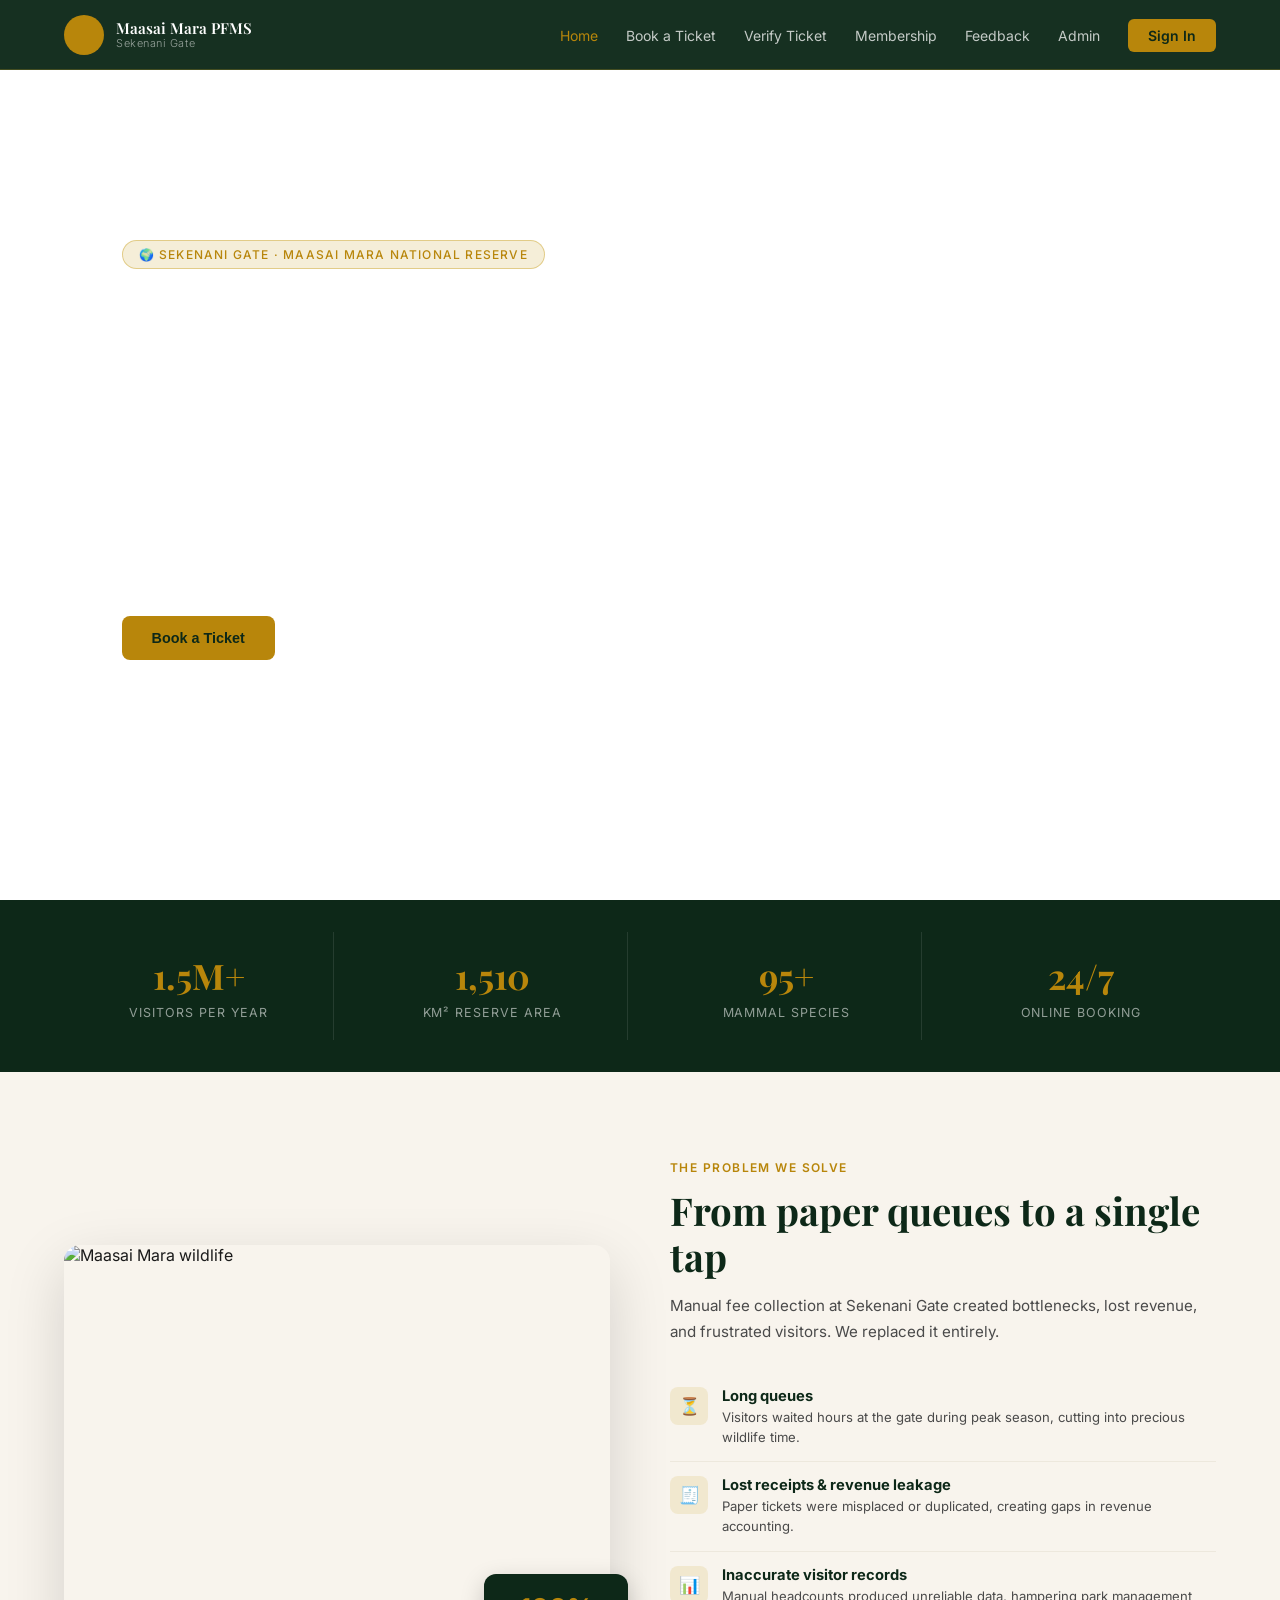
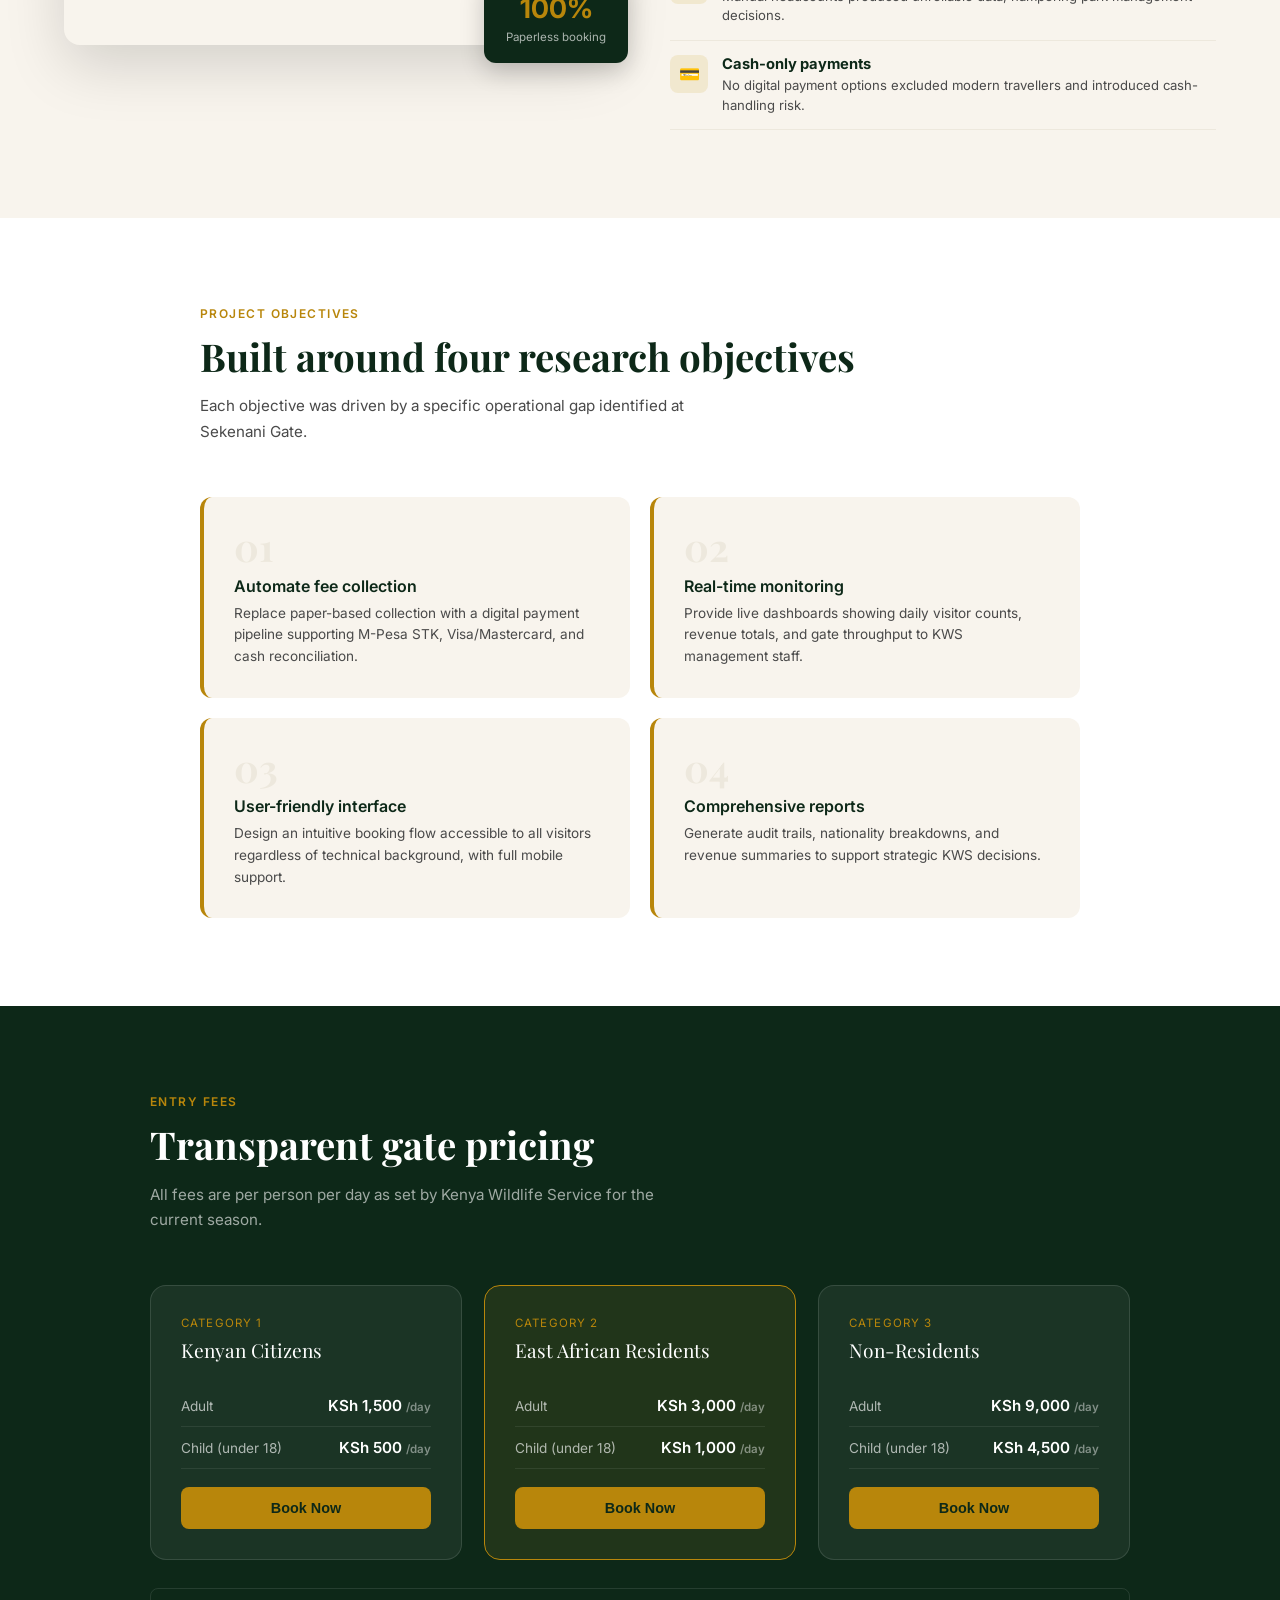
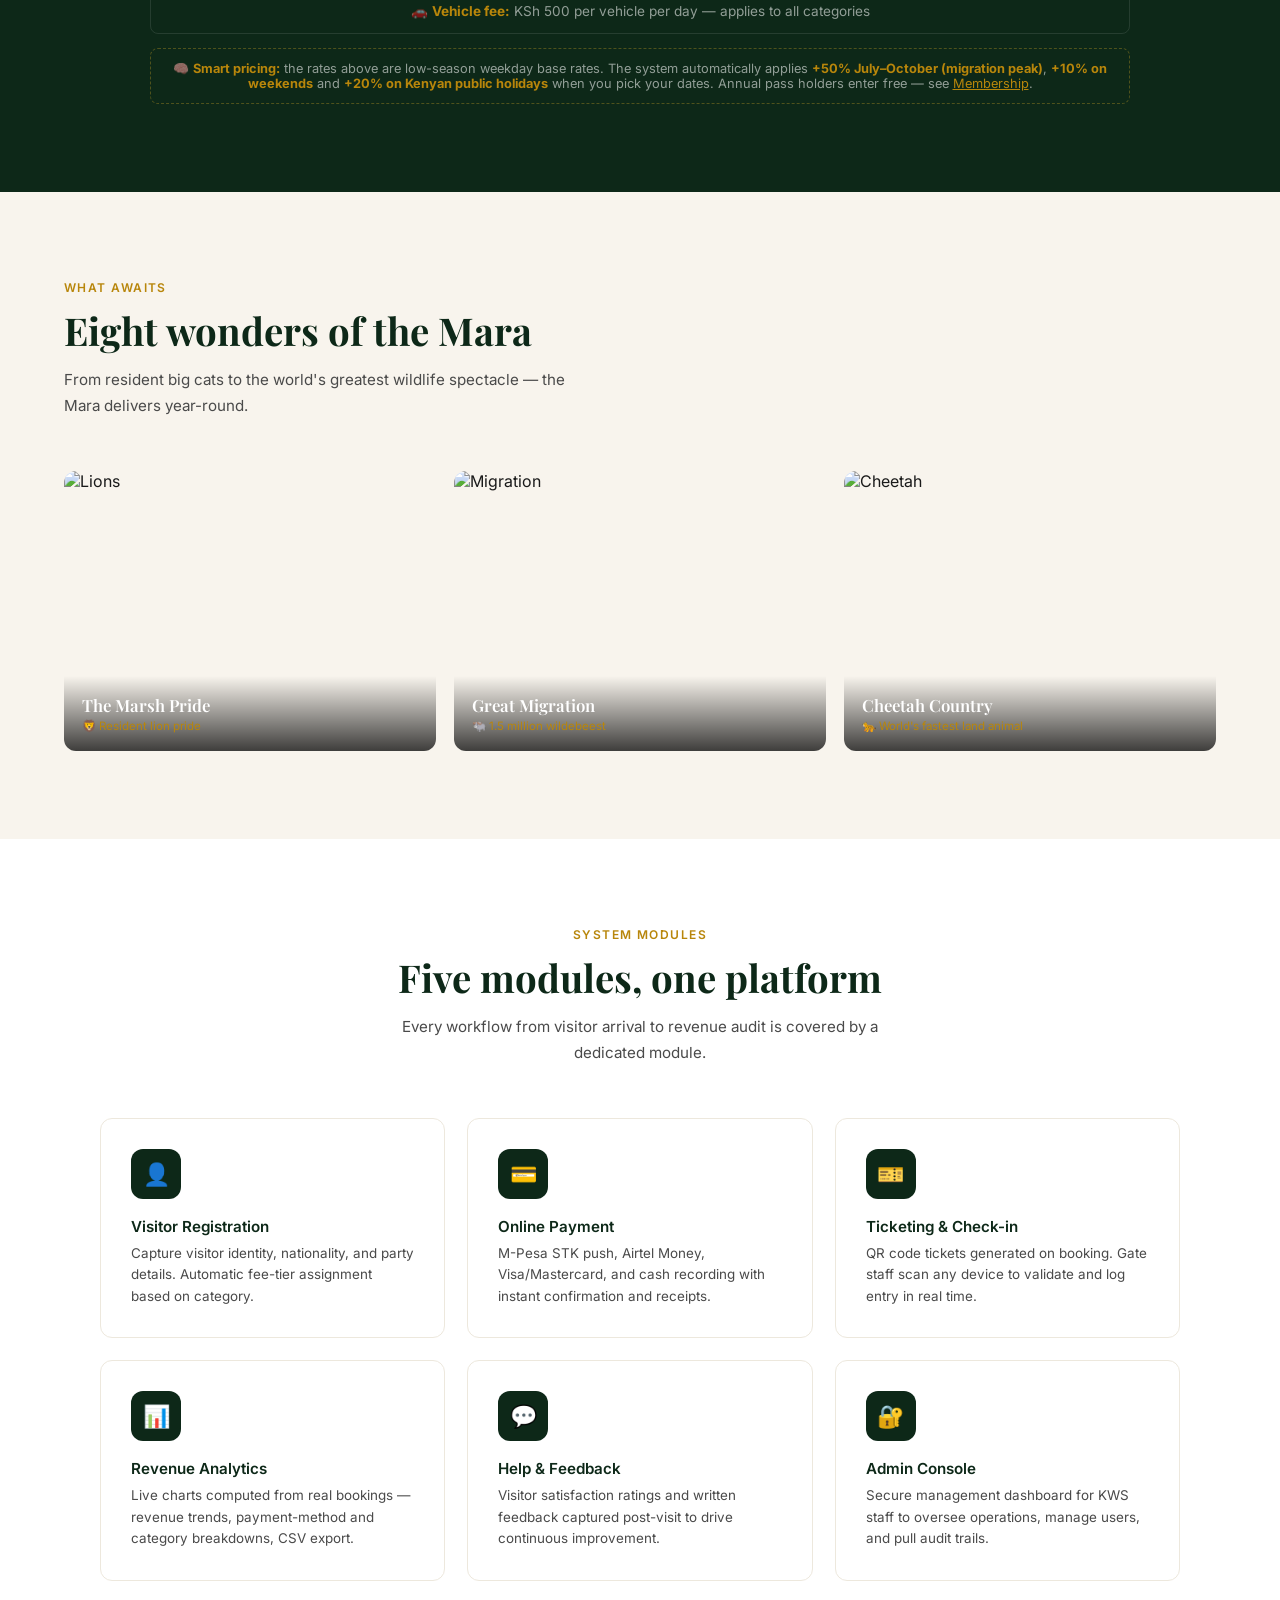
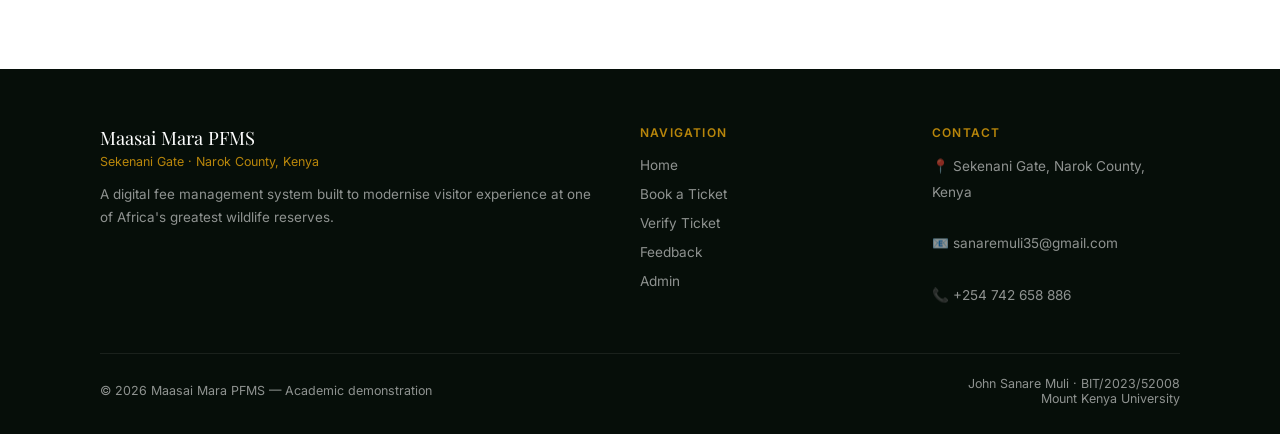
==== commit 0c58cd32: "Update index.html" ====
--- a/index.html
+++ b/index.html
@@ -360,7 +360,7 @@
   <!-- NAV -->
 <nav id="navbar">
   <div class="nav-logo" onclick="go('home')">
-  <div class="nav-logo-icon">🦁</div>
+  <div class="nav-logo-icon"></div>
     <div class="nav-logo-text">Maasai Mara PFMS<span>Sekenani Gate</span></div>
   </div>
   <ul class="nav-links" id="navLinks">
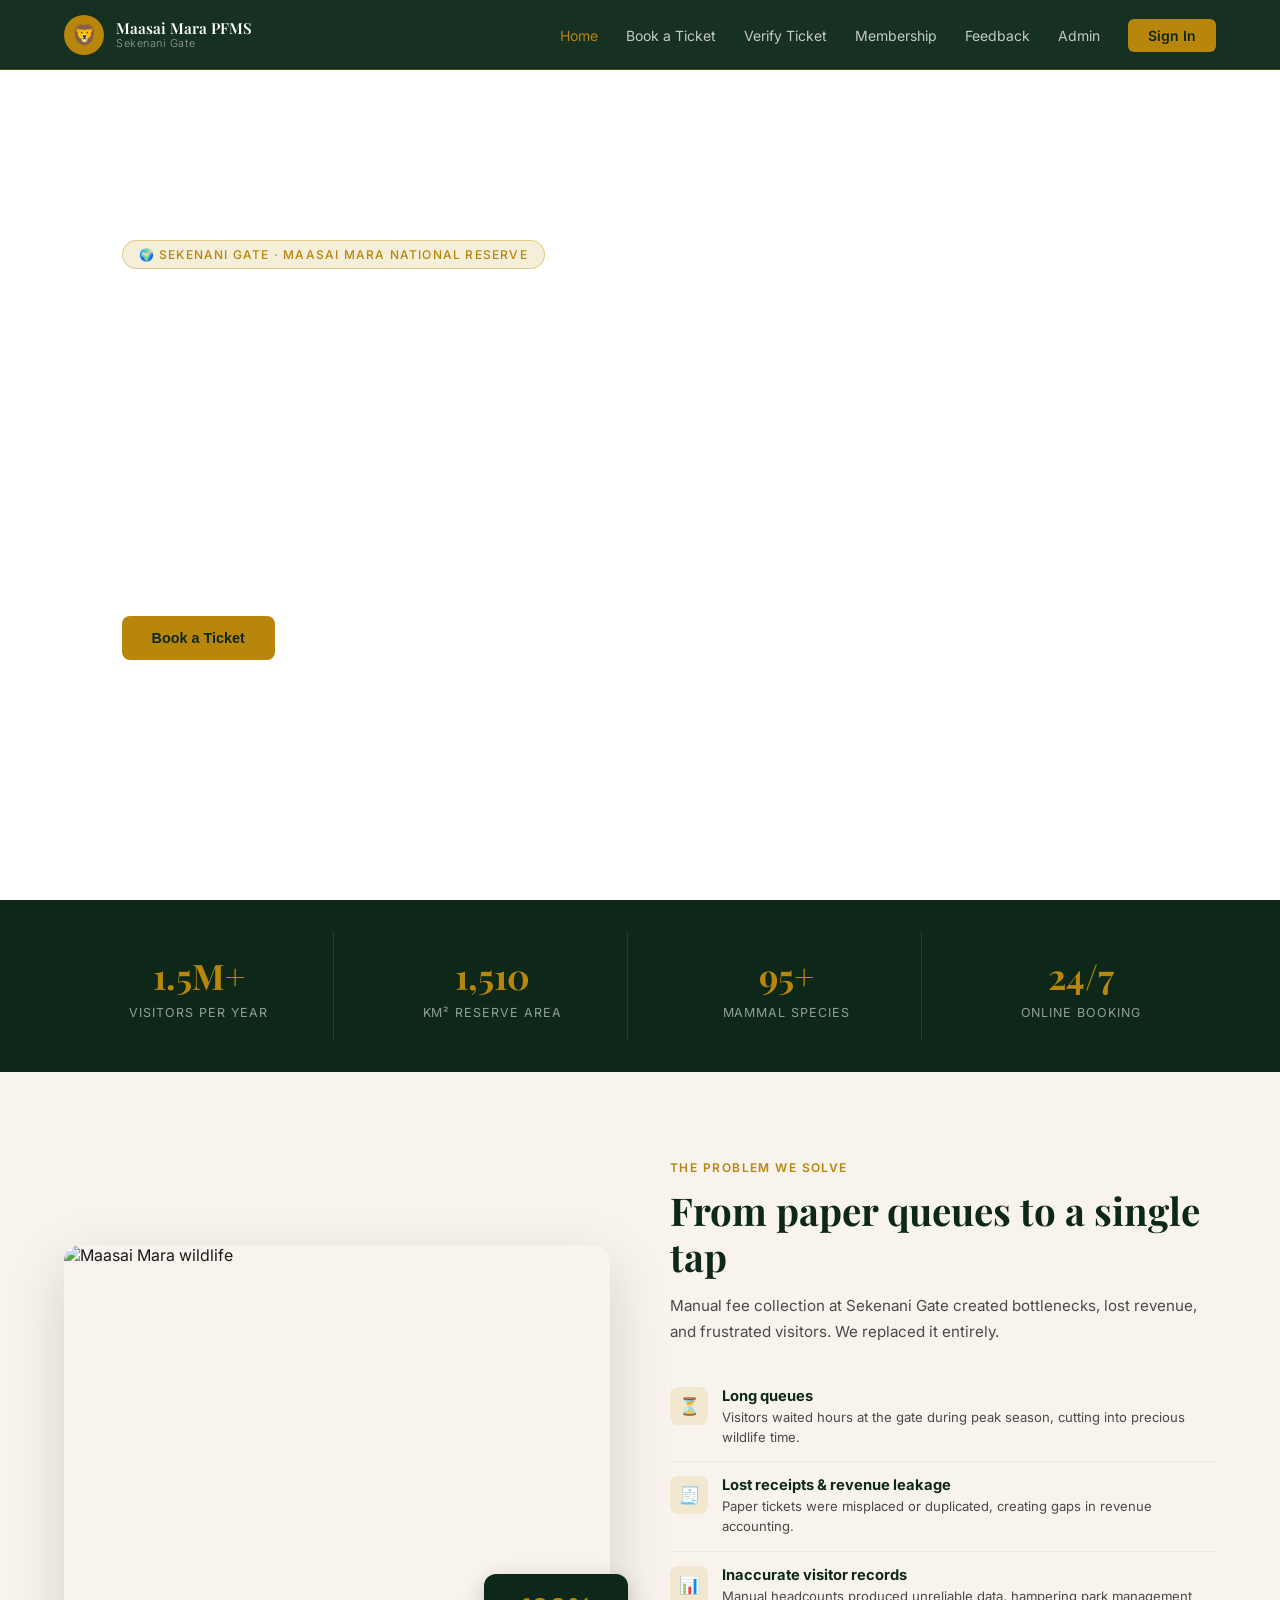
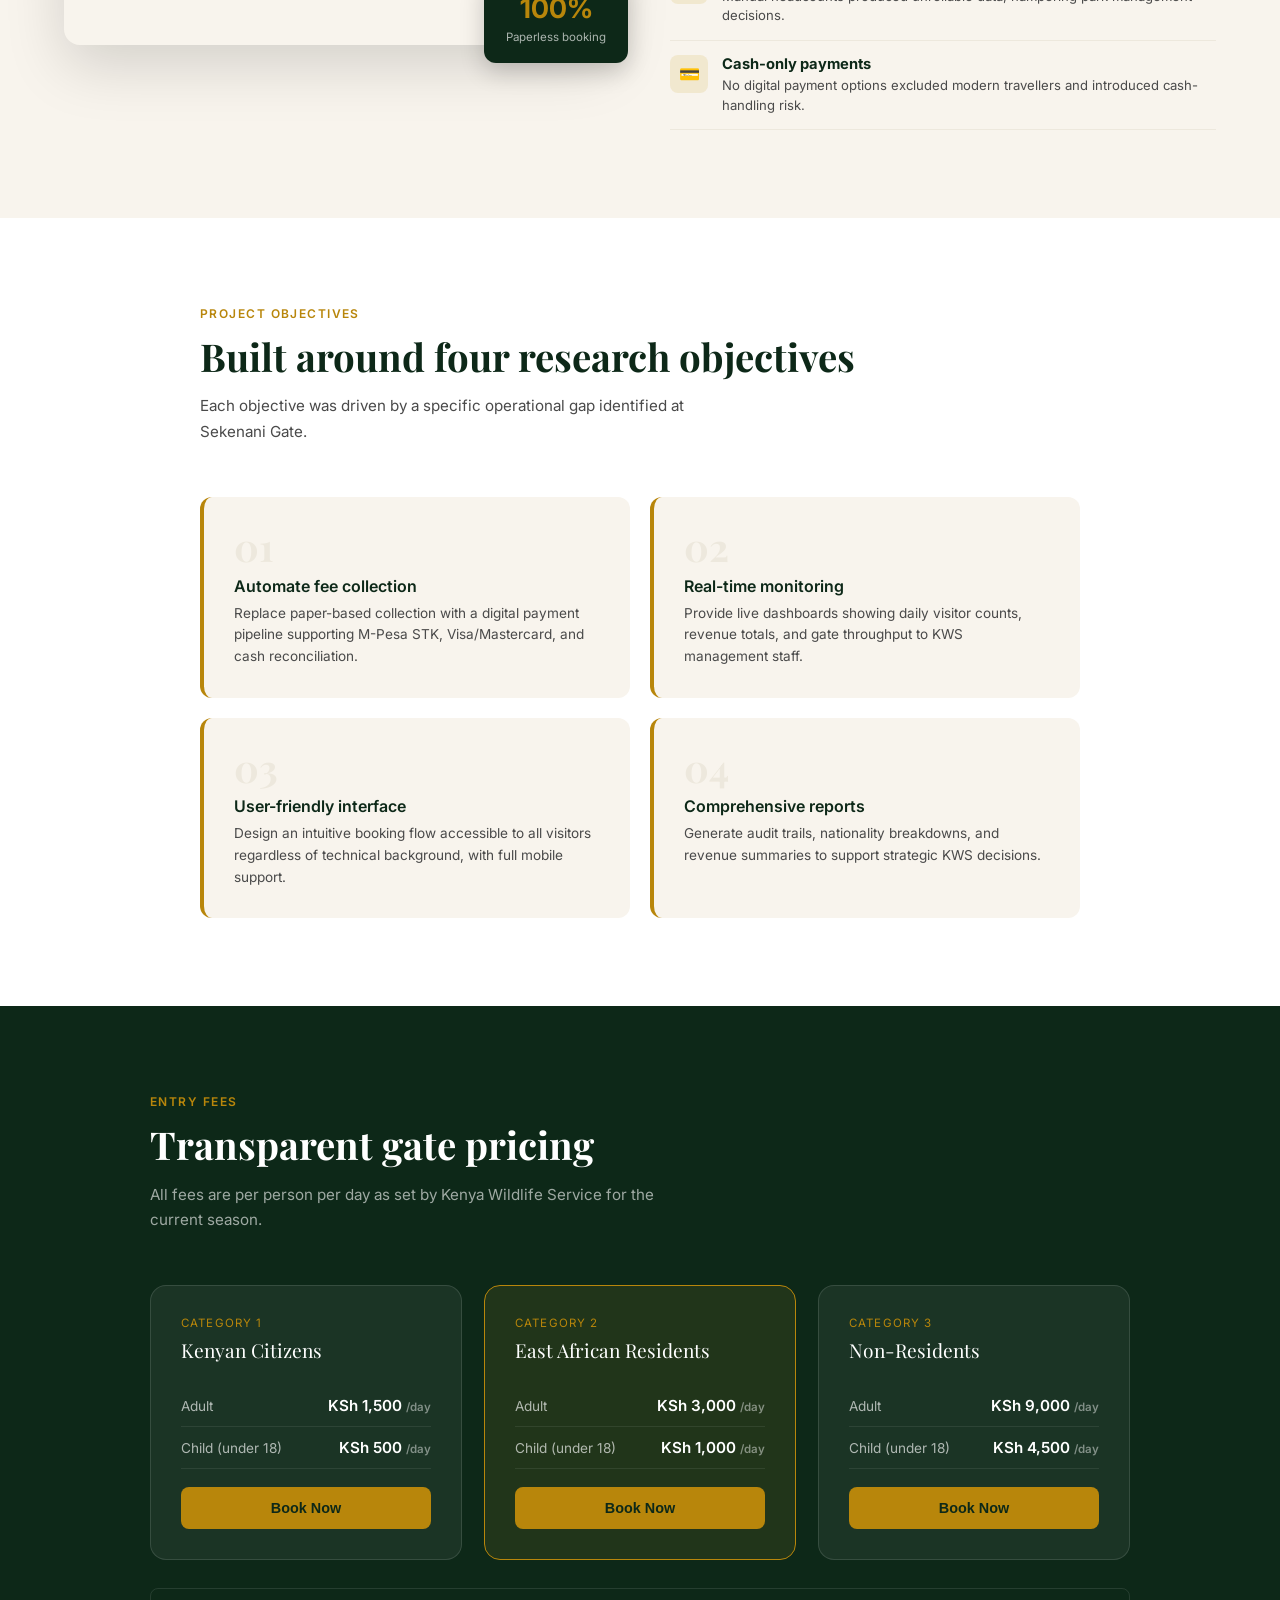
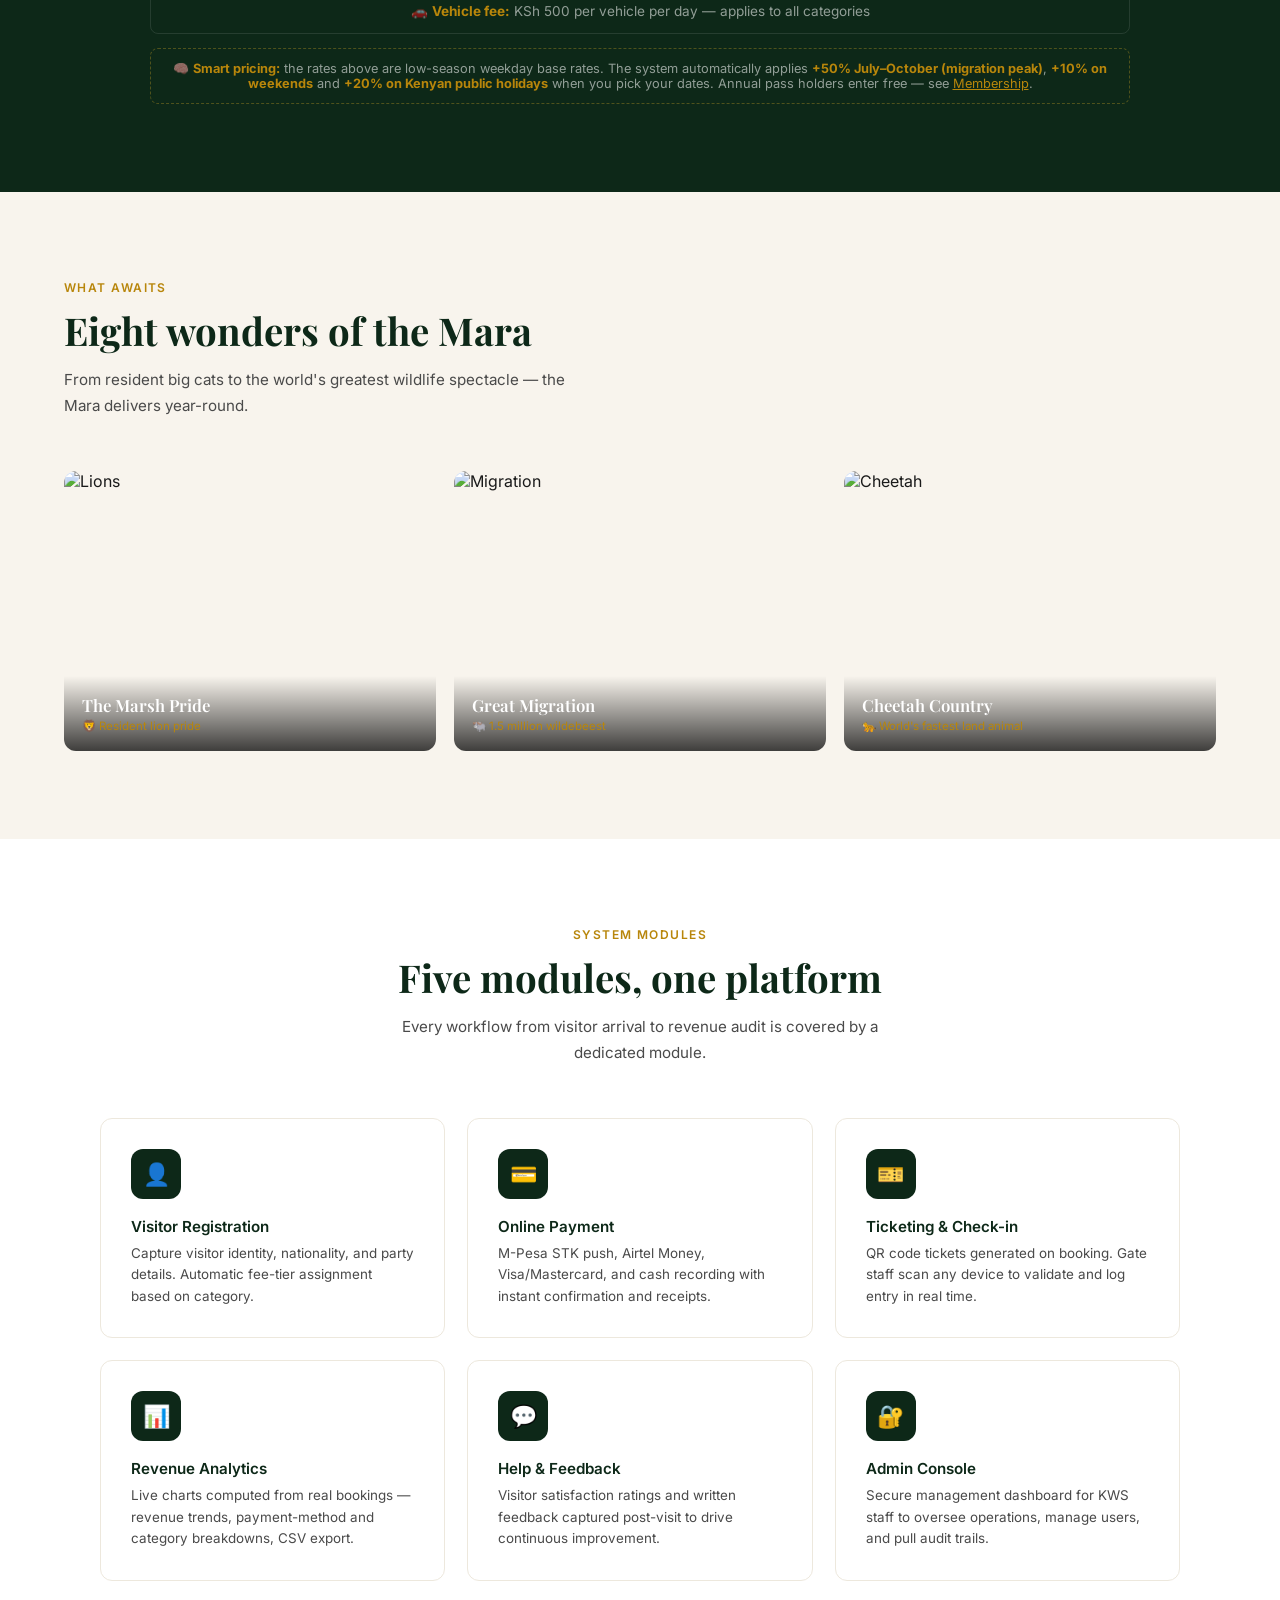
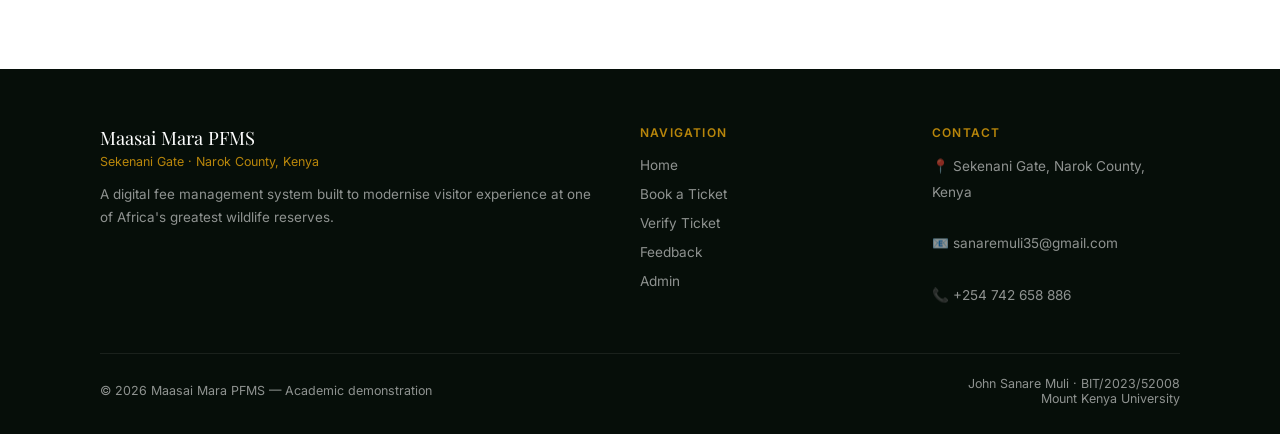
==== commit b707f0bd: "Update index.html" ====
--- a/index.html
+++ b/index.html
@@ -360,7 +360,7 @@
   <!-- NAV -->
 <nav id="navbar">
   <div class="nav-logo" onclick="go('home')">
-  <div class="nav-logo-icon"></div>
+  <div class="nav-logo-icon">🦁</div>
     <div class="nav-logo-text">Maasai Mara PFMS<span>Sekenani Gate</span></div>
   </div>
   <ul class="nav-links" id="navLinks">
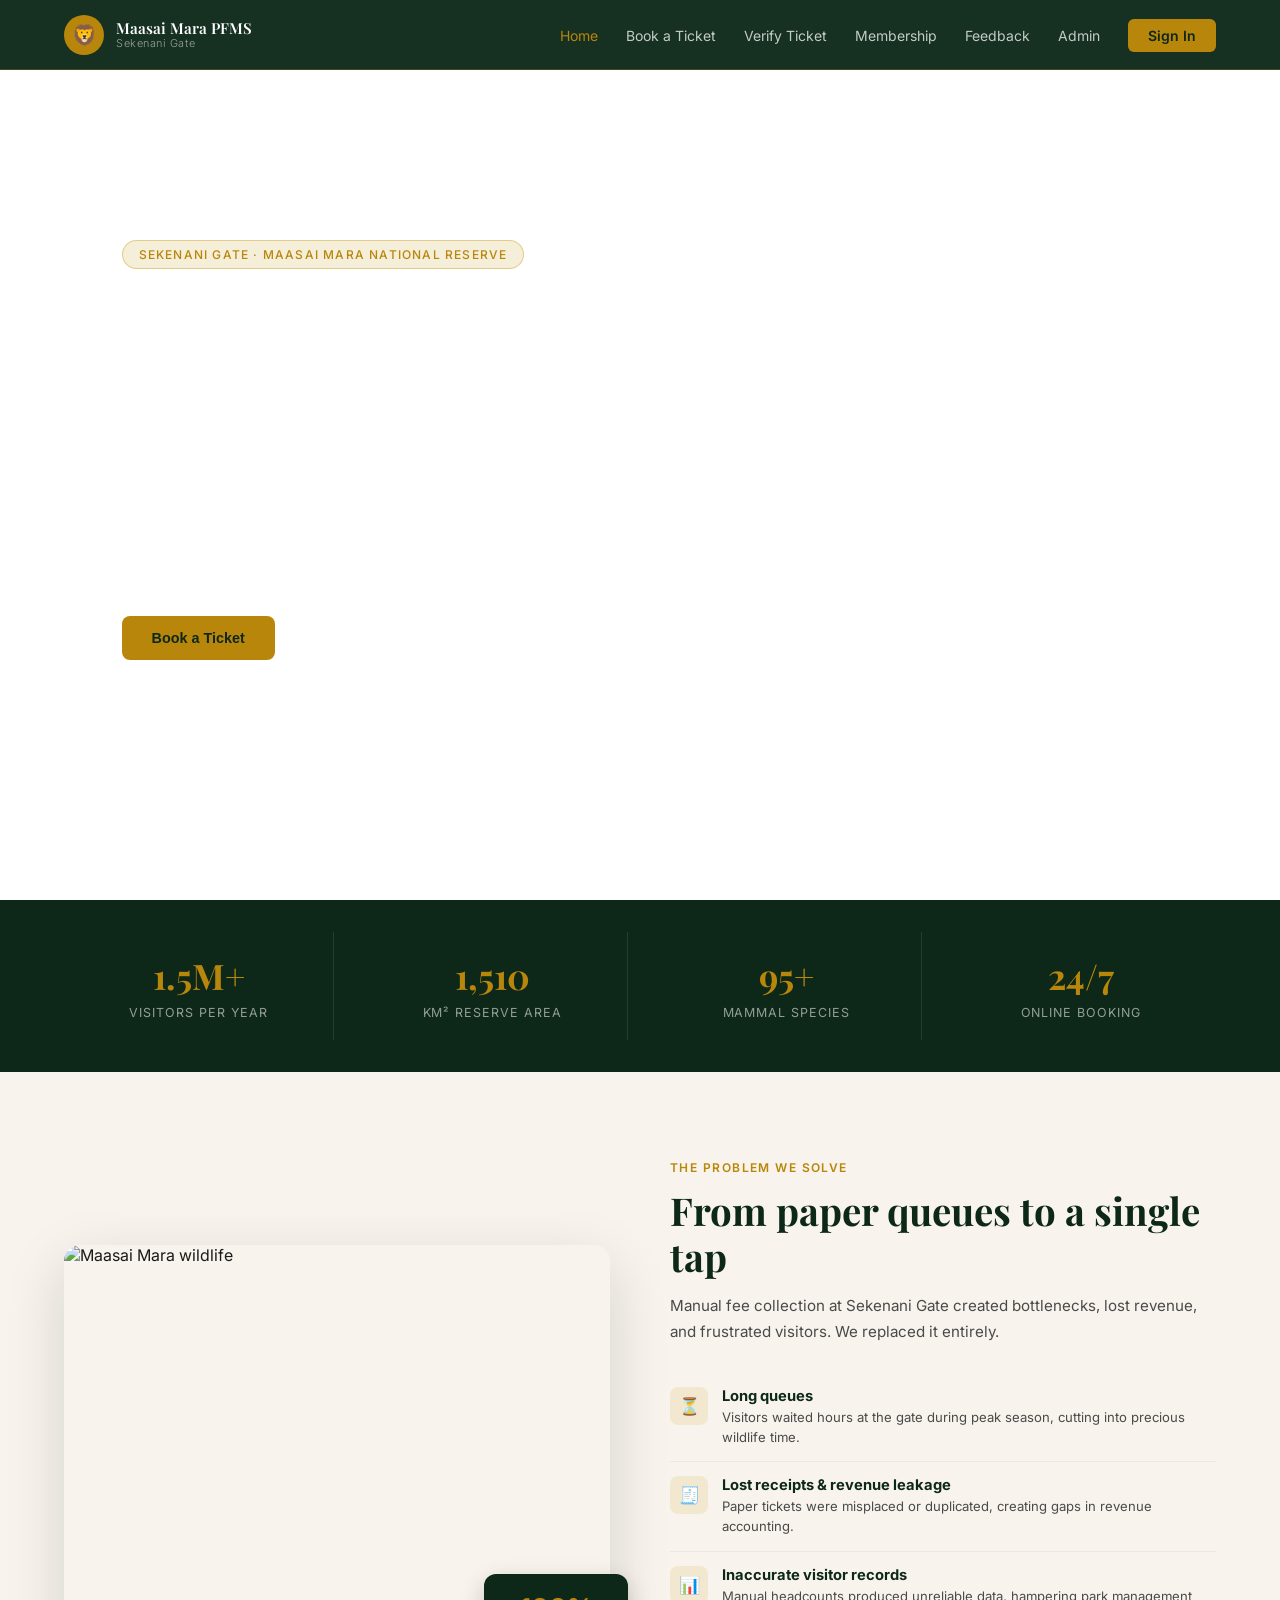
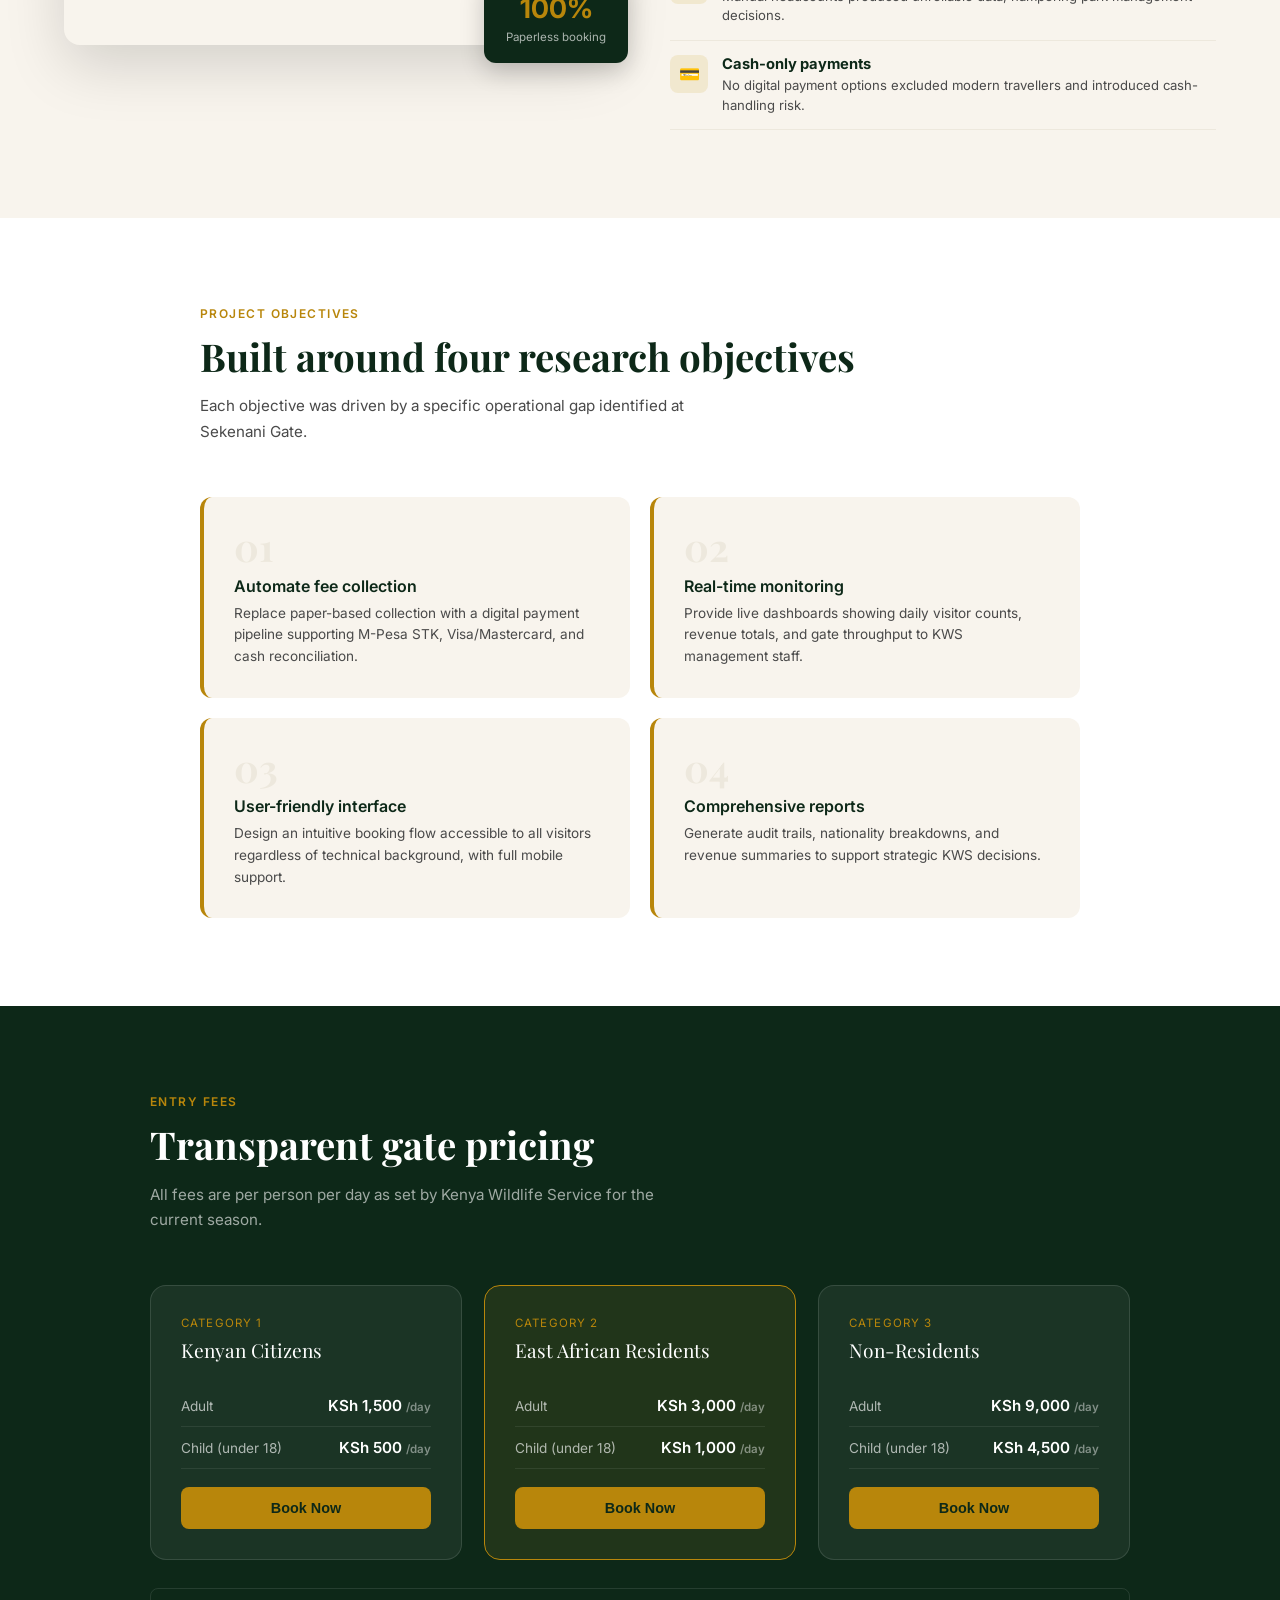
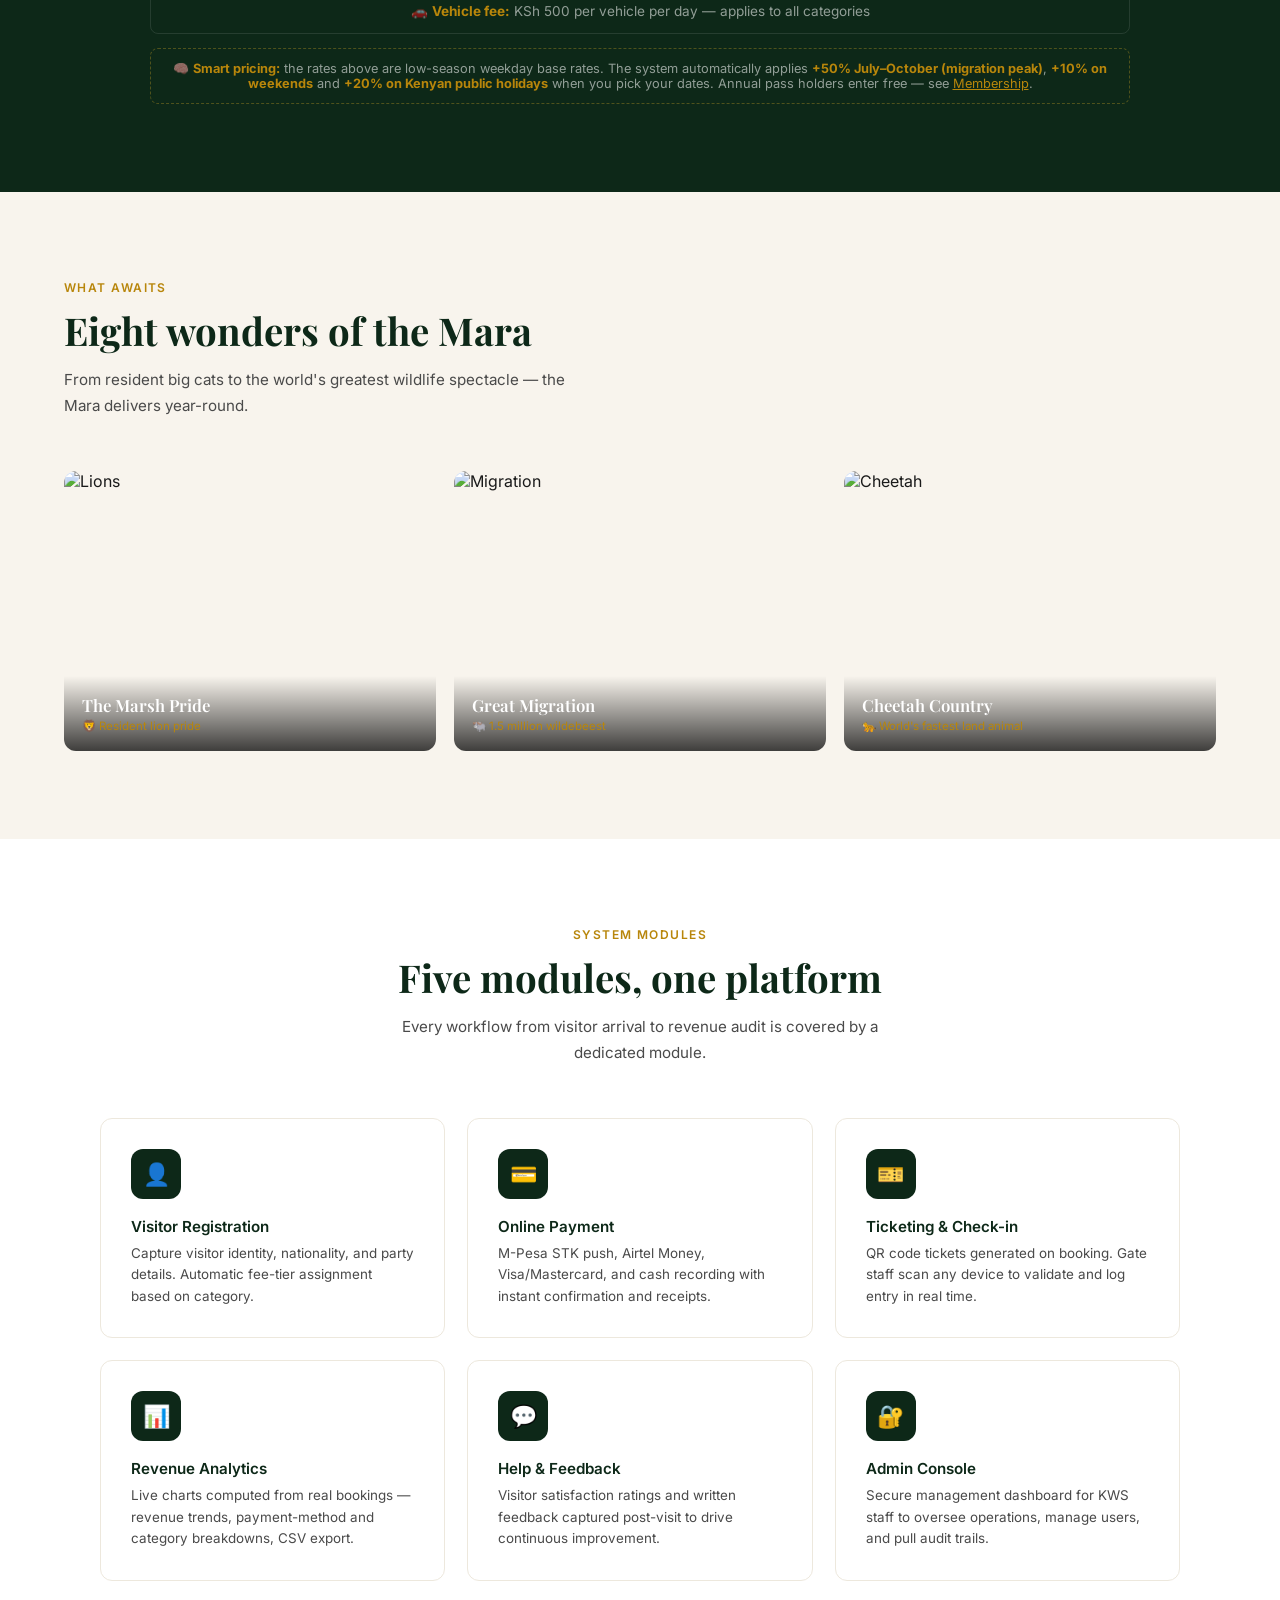
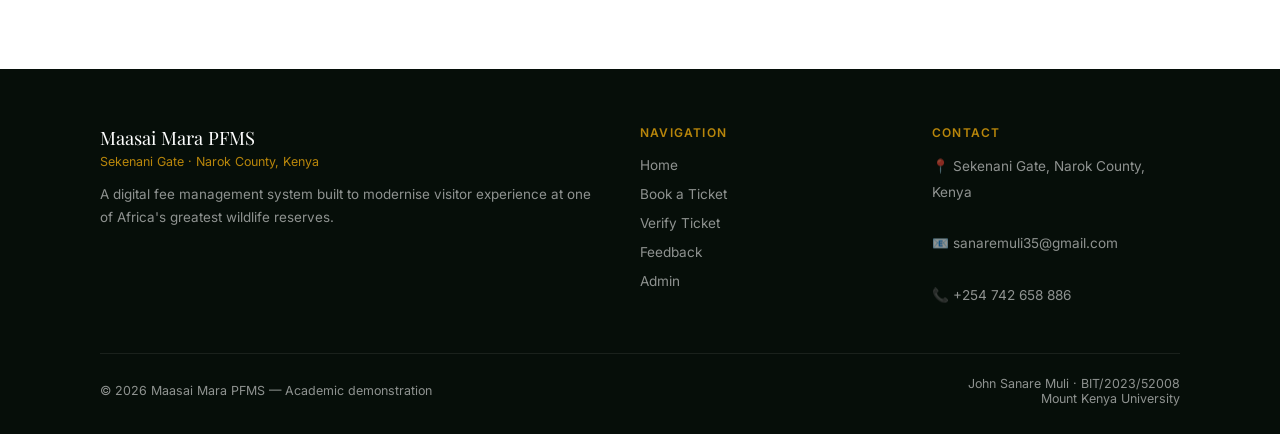
==== commit a2333f0c: "Update index.html" ====
--- a/index.html
+++ b/index.html
@@ -384,7 +384,7 @@
   <section class="hero">
     <div class="hero-bg"></div>
     <div class="hero-content">
-      <div class="hero-badge">🌍 Sekenani Gate · Maasai Mara National Reserve</div>
+      <div class="hero-badge"> Sekenani Gate · Maasai Mara National Reserve</div>
       <h1>Step into the wild without standing in line</h1>
       <p>Book your Maasai Mara entry online in minutes — get your QR ticket instantly and walk straight through the gate.</p>
       <div class="hero-btns">
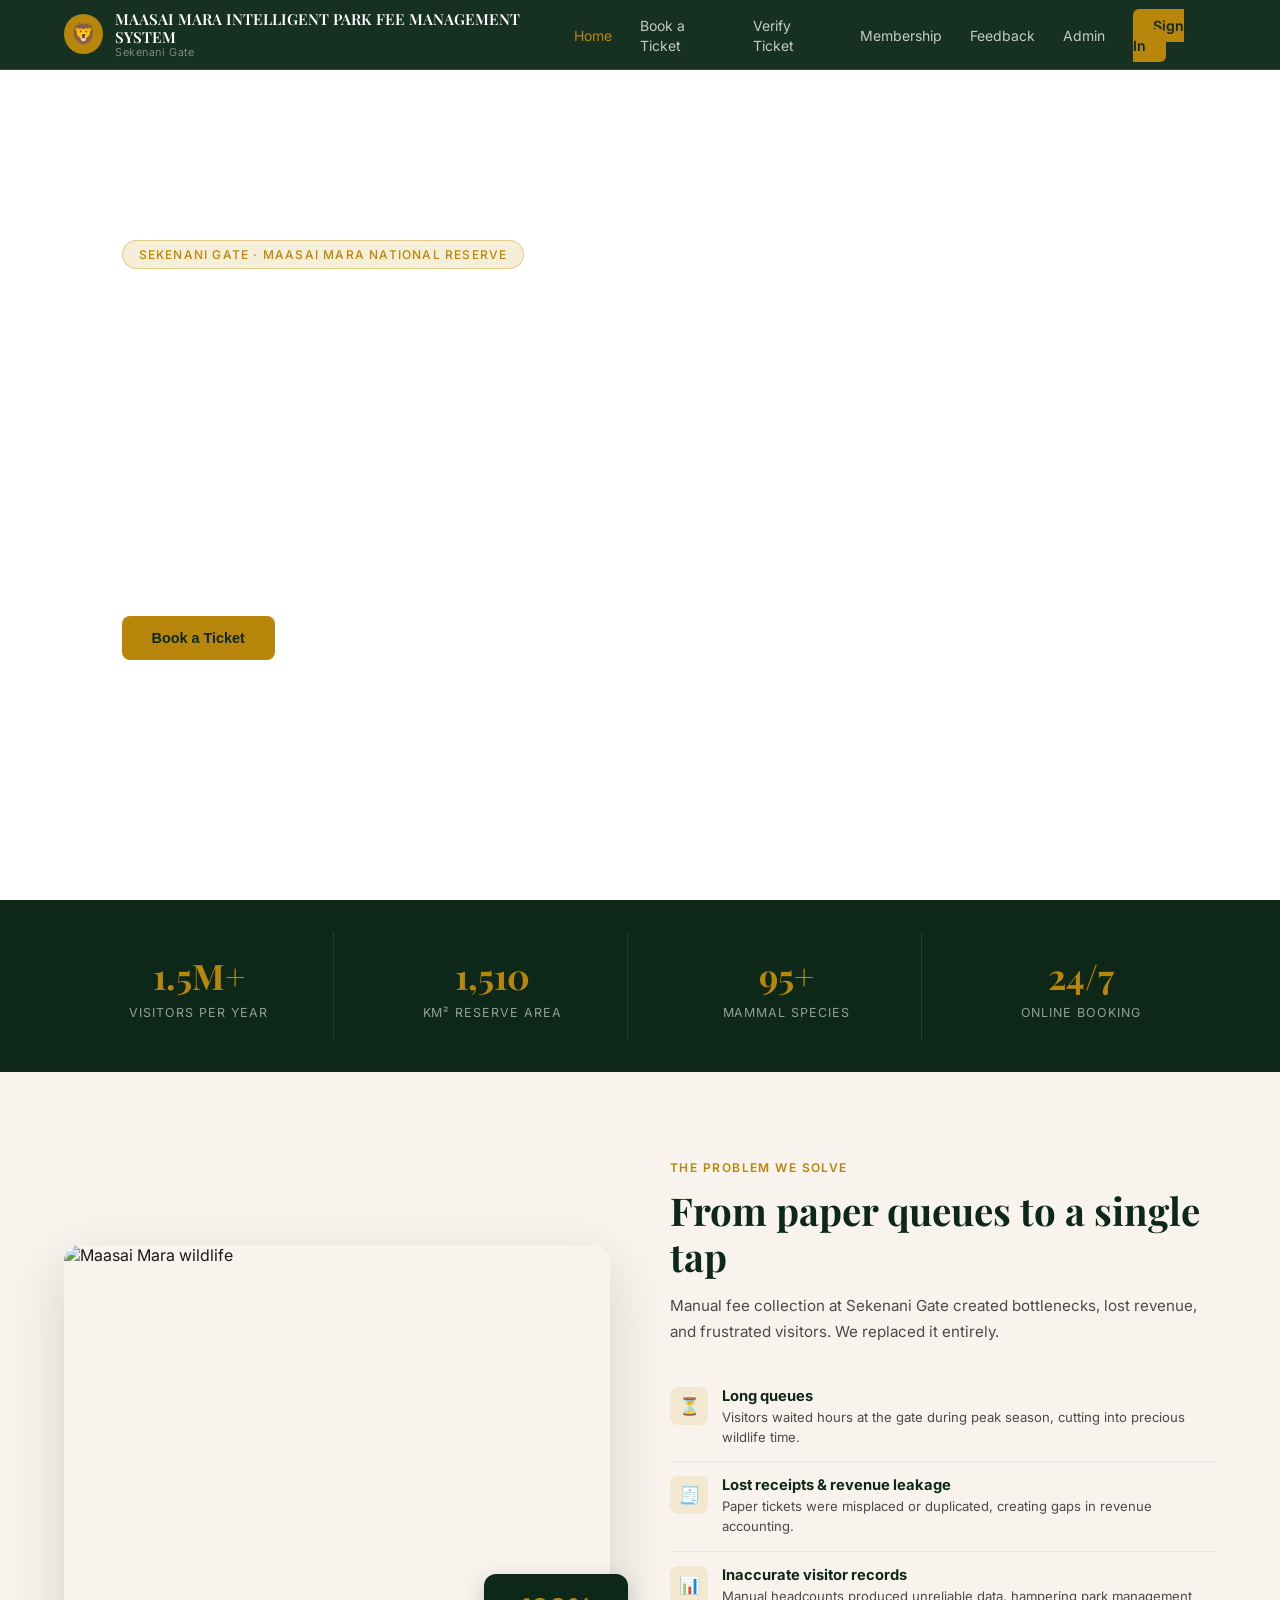
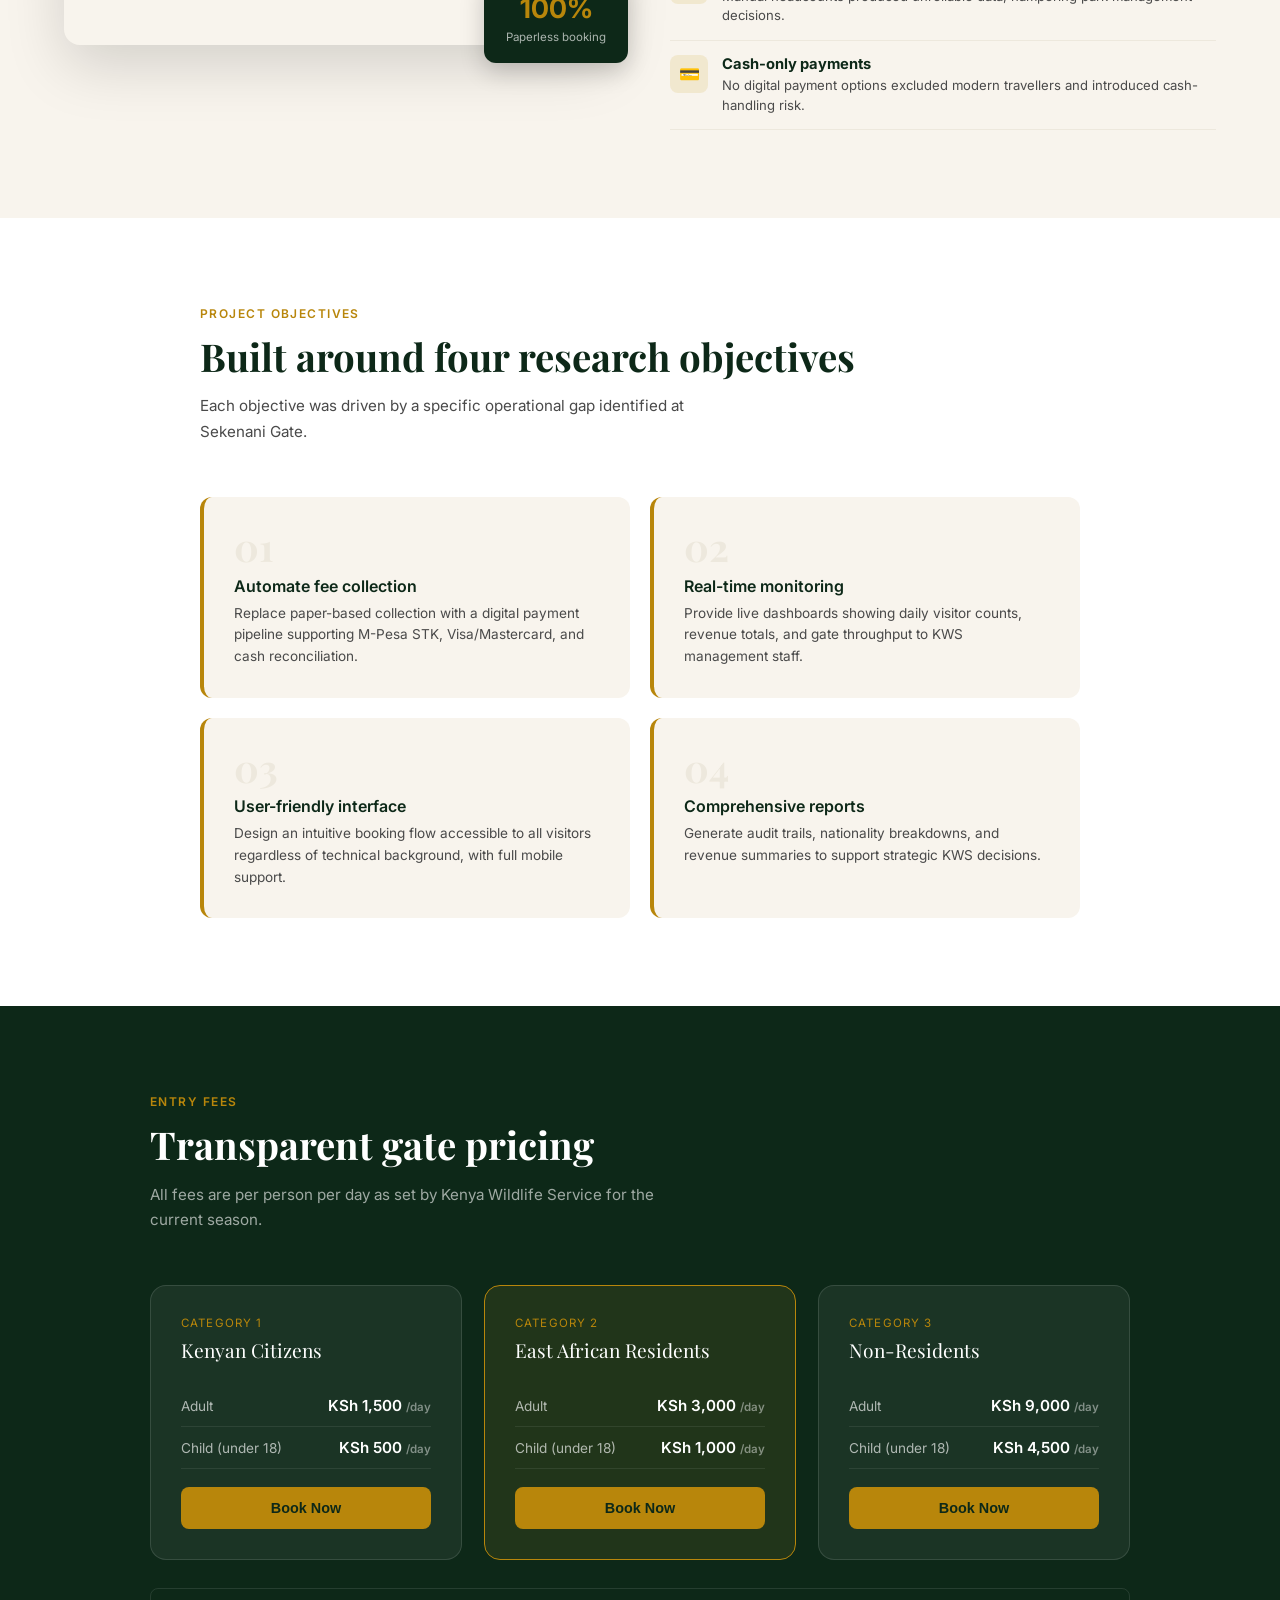
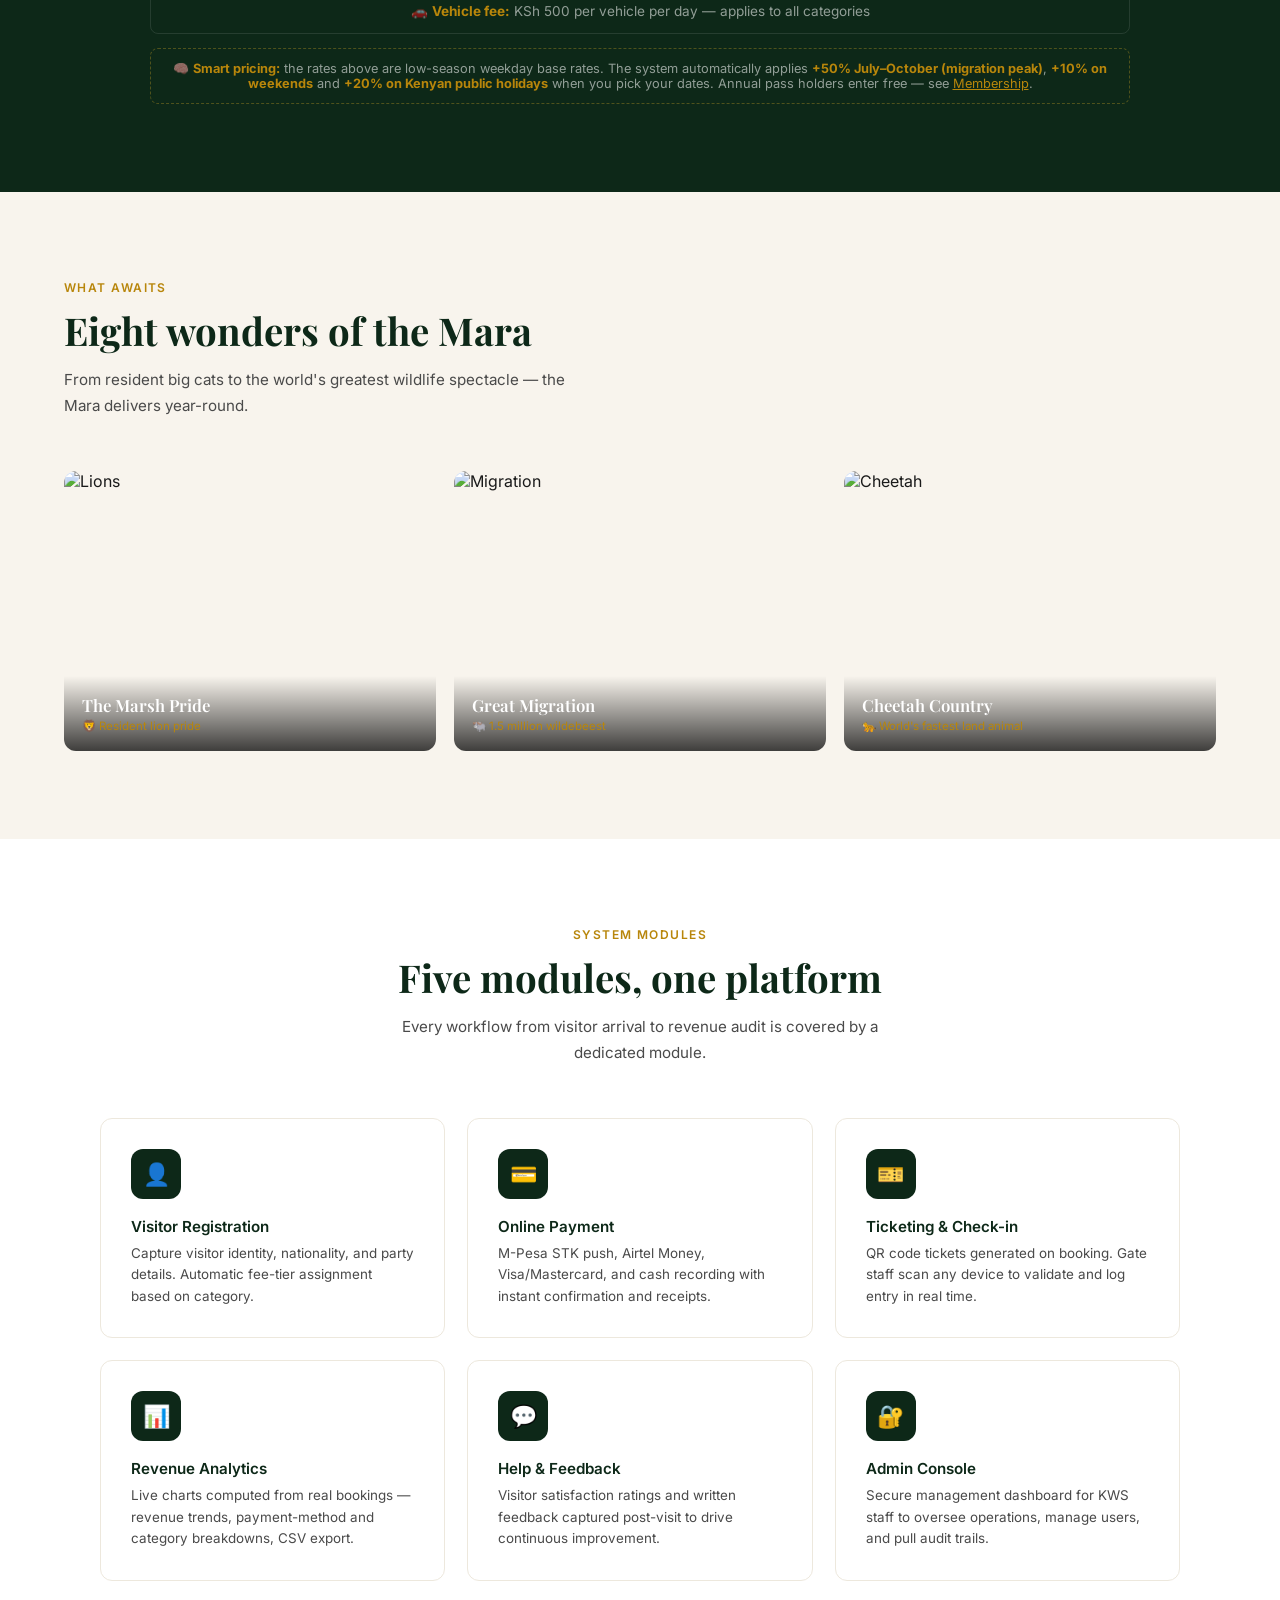
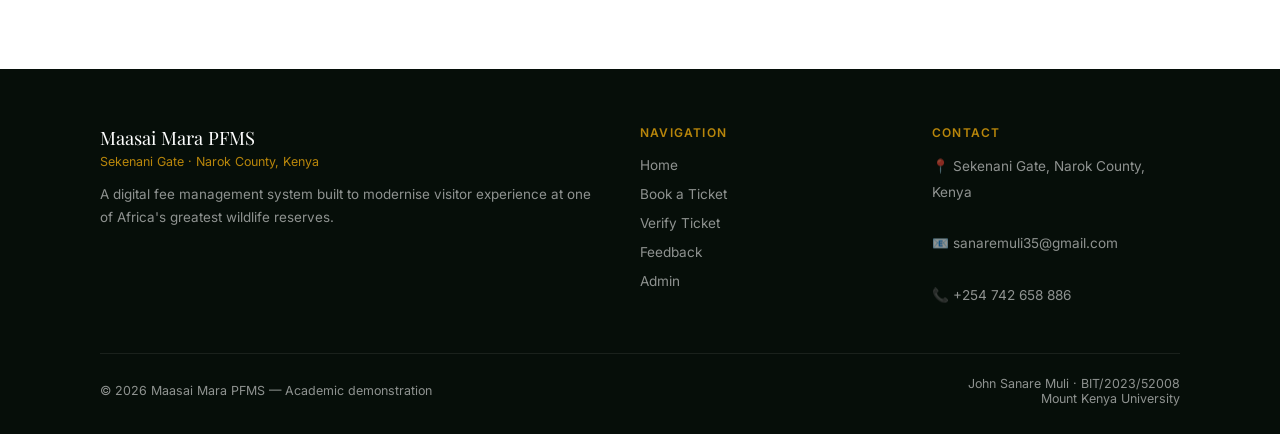
==== commit b11285a6: "Update index.html" ====
--- a/index.html
+++ b/index.html
@@ -361,7 +361,7 @@
 <nav id="navbar">
   <div class="nav-logo" onclick="go('home')">
   <div class="nav-logo-icon">🦁</div>
-    <div class="nav-logo-text">Maasai Mara PFMS<span>Sekenani Gate</span></div>
+    <div class="nav-logo-text">MAASAI MARA INTELLIGENT PARK FEE MANAGEMENT SYSTEM <span>Sekenani Gate</span></div>
   </div>
   <ul class="nav-links" id="navLinks">
     <li><a onclick="go('home')" id="nl-home" class="active">Home</a></li>
